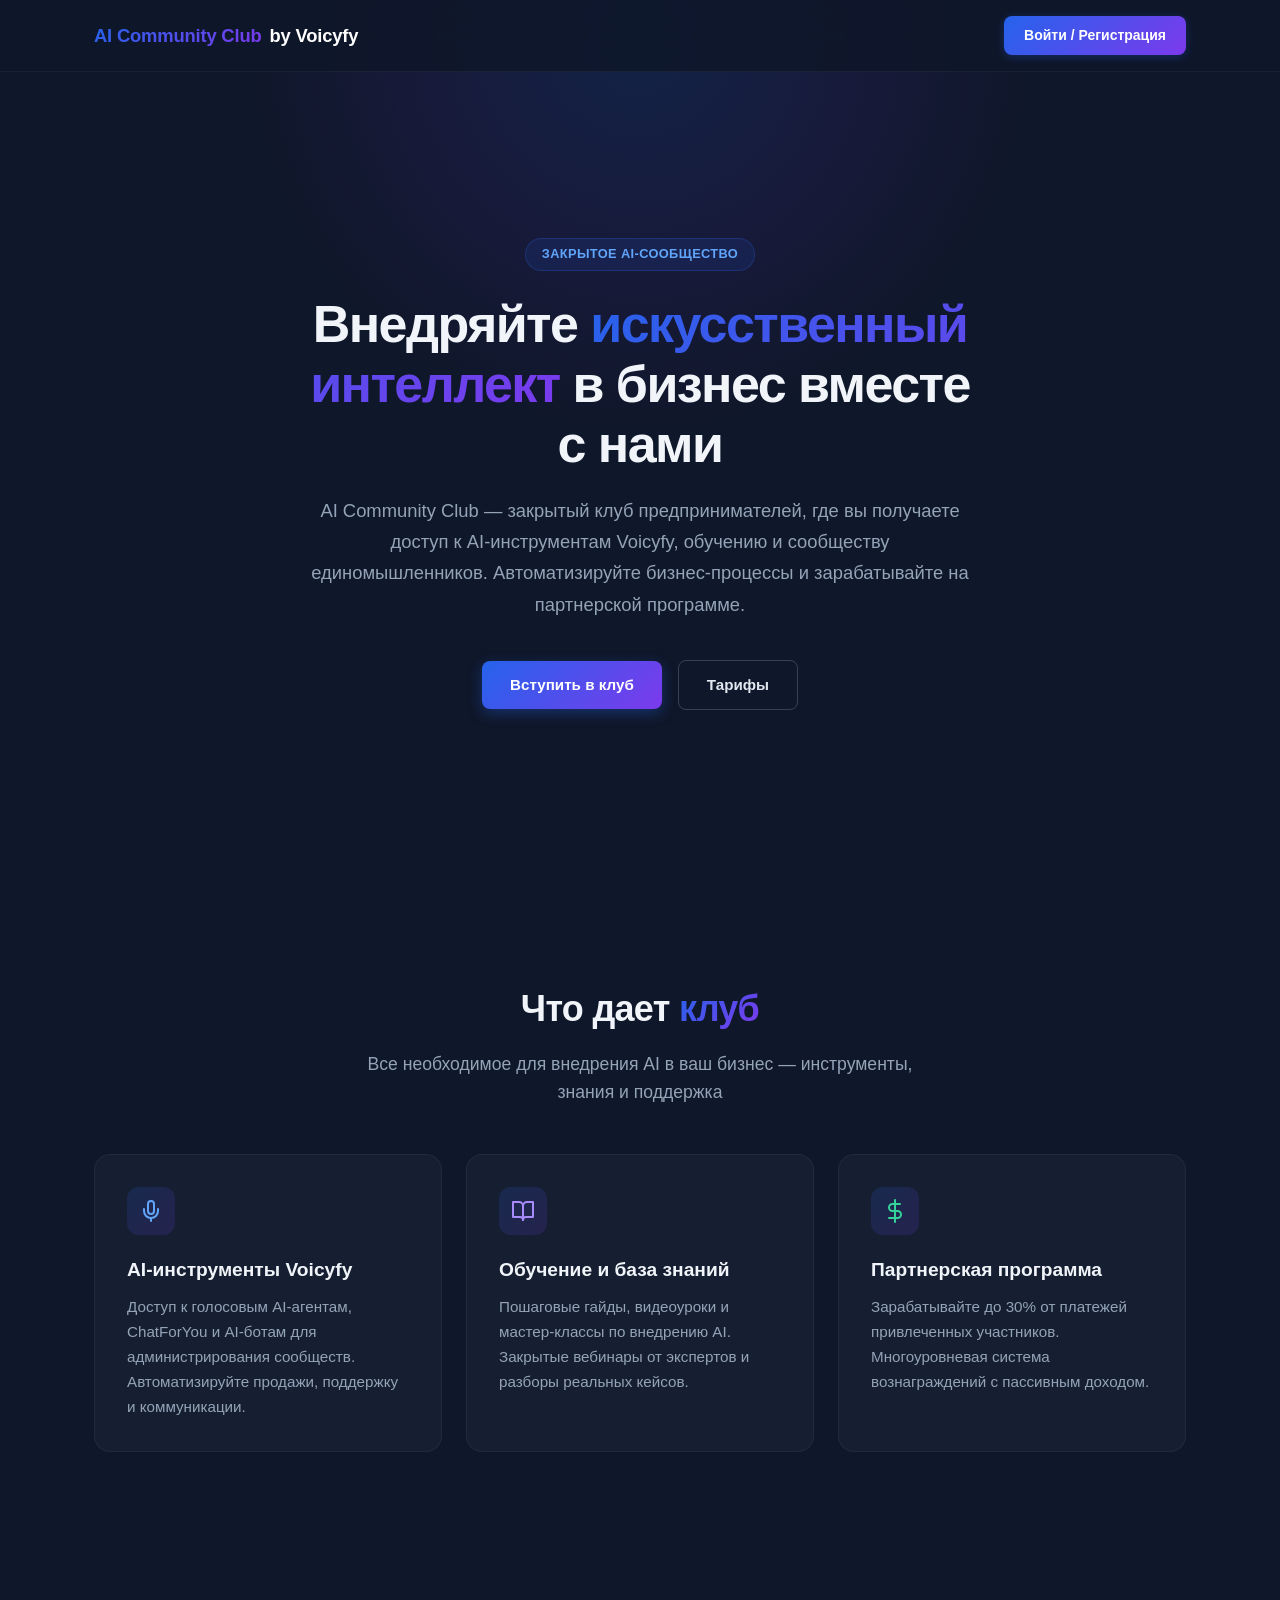
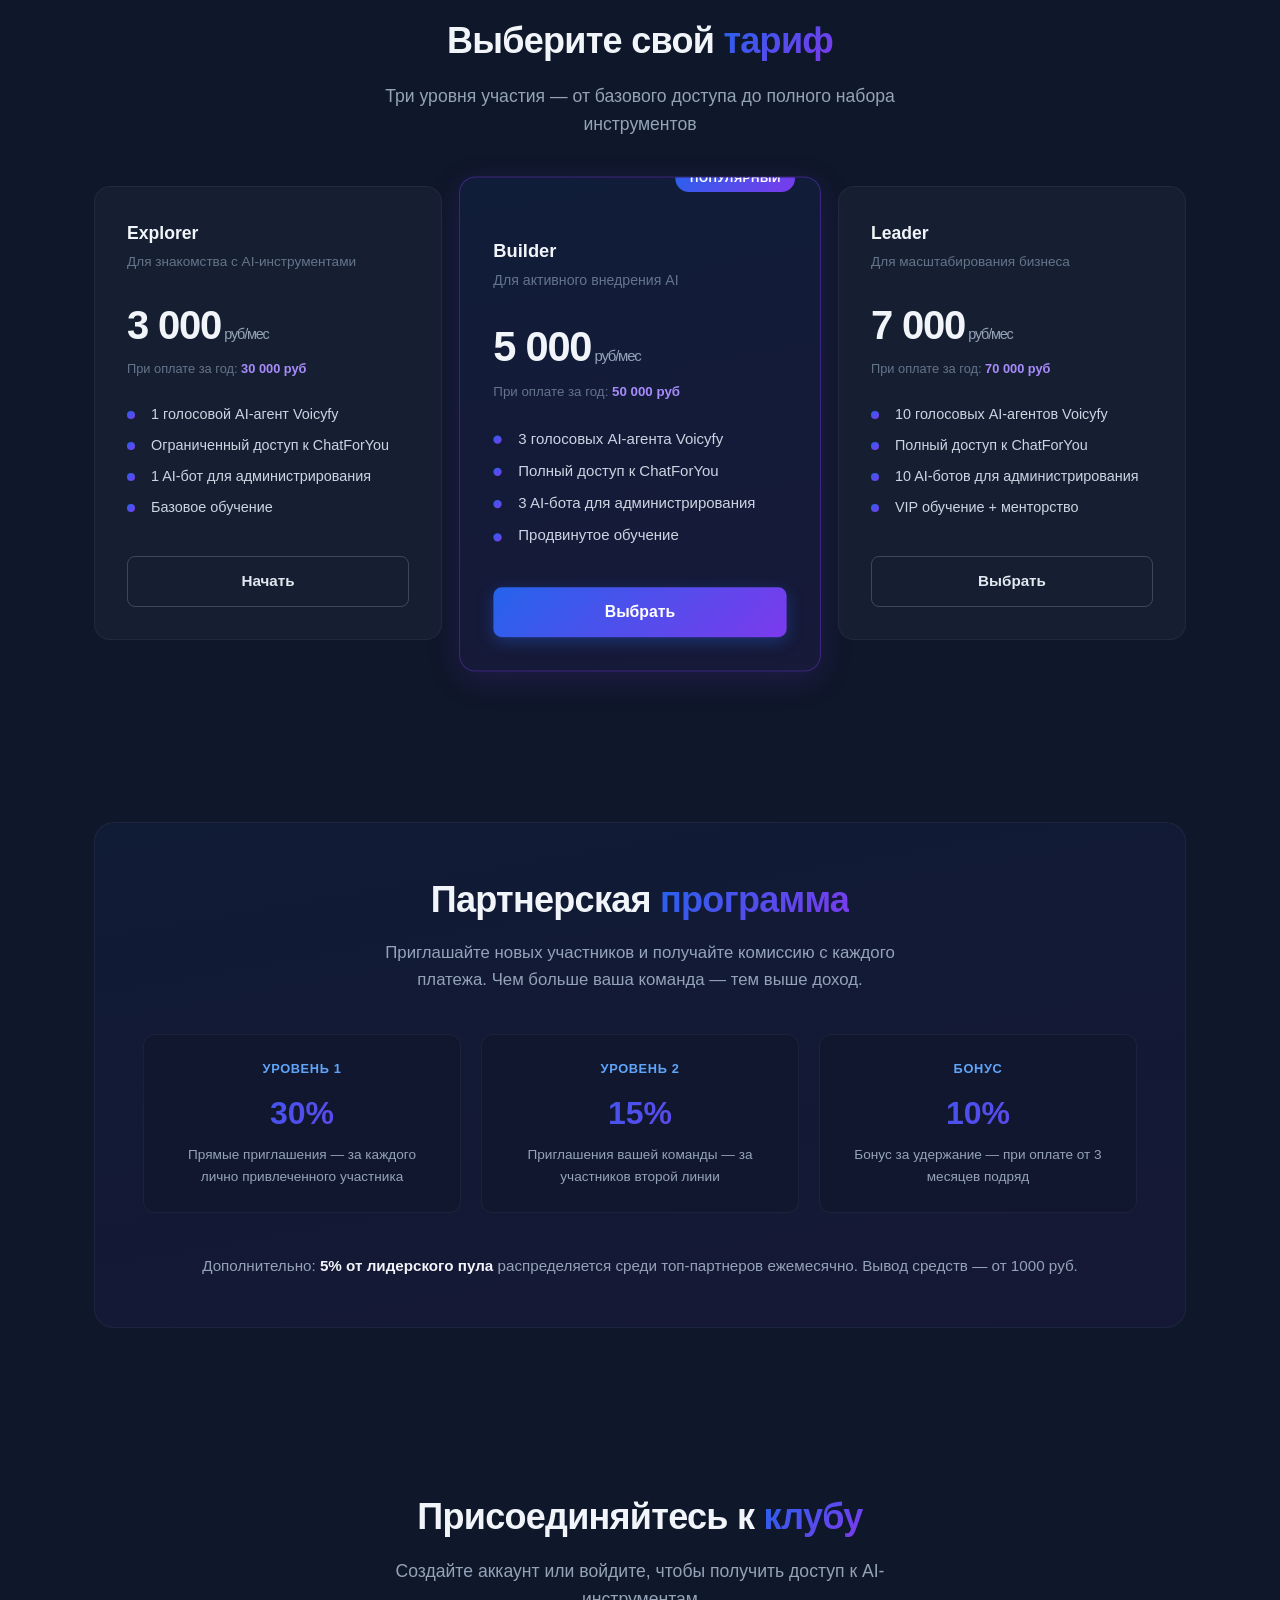
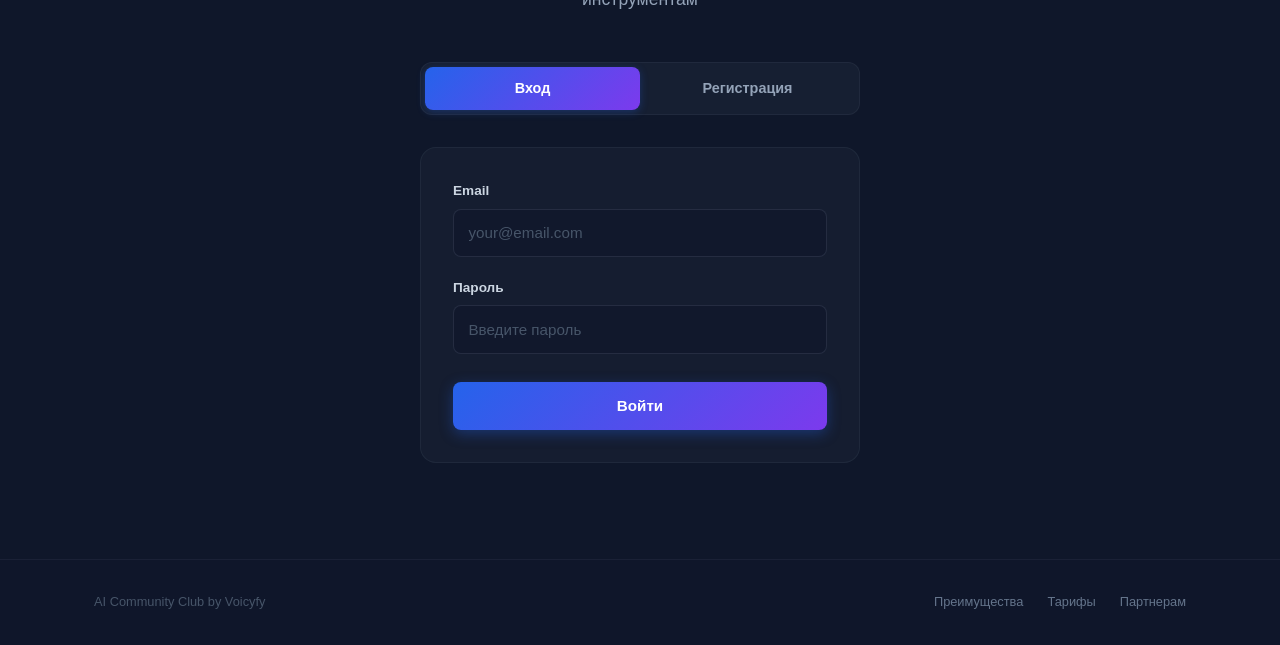
==== static/index.html @ d59add97 "Implement AI Community Club MVP platform Full SaaS platform with multi-level referral system:  Backe" ====
<!DOCTYPE html>
<html lang="ru">
<head>
    <meta charset="UTF-8">
    <meta name="viewport" content="width=device-width, initial-scale=1.0">
    <meta name="description" content="AI Community Club by Voicyfy — закрытое сообщество для предпринимателей, которые внедряют AI в бизнес">
    <title>AI Community Club by Voicyfy</title>
    <link rel="stylesheet" href="/static/css/styles.css">
    <style>
        /* ===== Reset & Base ===== */
        *, *::before, *::after {
            margin: 0;
            padding: 0;
            box-sizing: border-box;
        }

        html {
            scroll-behavior: smooth;
            font-size: 16px;
        }

        body {
            font-family: -apple-system, BlinkMacSystemFont, 'Segoe UI', Roboto, Oxygen,
                         Ubuntu, Cantarell, 'Helvetica Neue', Arial, sans-serif;
            background-color: #0f172a;
            color: #f1f5f9;
            line-height: 1.6;
            min-height: 100vh;
            -webkit-font-smoothing: antialiased;
            -moz-osx-font-smoothing: grayscale;
        }

        a {
            color: inherit;
            text-decoration: none;
        }

        button {
            cursor: pointer;
            border: none;
            background: none;
            font-family: inherit;
            font-size: inherit;
        }

        input {
            font-family: inherit;
            font-size: inherit;
        }

        /* ===== Utility ===== */
        .container {
            max-width: 1140px;
            margin: 0 auto;
            padding: 0 1.5rem;
        }

        .gradient-text {
            background: linear-gradient(135deg, #2563eb, #7c3aed);
            -webkit-background-clip: text;
            -webkit-text-fill-color: transparent;
            background-clip: text;
        }

        .btn-primary {
            display: inline-flex;
            align-items: center;
            justify-content: center;
            padding: 0.75rem 1.75rem;
            background: linear-gradient(135deg, #2563eb, #7c3aed);
            color: #ffffff;
            font-weight: 600;
            font-size: 0.95rem;
            border-radius: 0.5rem;
            transition: opacity 0.2s ease, transform 0.2s ease, box-shadow 0.2s ease;
            box-shadow: 0 4px 14px rgba(37, 99, 235, 0.35);
        }

        .btn-primary:hover {
            opacity: 0.92;
            transform: translateY(-1px);
            box-shadow: 0 6px 20px rgba(37, 99, 235, 0.45);
        }

        .btn-primary:active {
            transform: translateY(0);
        }

        .btn-primary:disabled {
            opacity: 0.5;
            cursor: not-allowed;
            transform: none;
        }

        .btn-outline {
            display: inline-flex;
            align-items: center;
            justify-content: center;
            padding: 0.75rem 1.75rem;
            background: transparent;
            color: #e2e8f0;
            font-weight: 600;
            font-size: 0.95rem;
            border-radius: 0.5rem;
            border: 1px solid rgba(148, 163, 184, 0.3);
            transition: border-color 0.2s ease, background 0.2s ease;
        }

        .btn-outline:hover {
            border-color: #7c3aed;
            background: rgba(124, 58, 237, 0.08);
        }

        .section-title {
            font-size: 2.25rem;
            font-weight: 800;
            text-align: center;
            margin-bottom: 0.75rem;
            letter-spacing: -0.02em;
        }

        .section-subtitle {
            text-align: center;
            color: #94a3b8;
            font-size: 1.1rem;
            max-width: 600px;
            margin: 0 auto 3rem;
        }

        /* ===== Navbar ===== */
        .navbar {
            position: fixed;
            top: 0;
            left: 0;
            right: 0;
            z-index: 1000;
            background: rgba(15, 23, 42, 0.85);
            backdrop-filter: blur(16px);
            -webkit-backdrop-filter: blur(16px);
            border-bottom: 1px solid rgba(148, 163, 184, 0.08);
        }

        .navbar__inner {
            display: flex;
            align-items: center;
            justify-content: space-between;
            height: 4rem;
        }

        .navbar__logo {
            font-size: 1.15rem;
            font-weight: 700;
            letter-spacing: -0.01em;
            white-space: nowrap;
        }

        .navbar__logo span {
            background: linear-gradient(135deg, #2563eb, #7c3aed);
            -webkit-background-clip: text;
            -webkit-text-fill-color: transparent;
            background-clip: text;
        }

        .navbar__auth-btn {
            padding: 0.5rem 1.25rem;
            font-size: 0.875rem;
            border-radius: 0.5rem;
            font-weight: 600;
            color: #ffffff;
            background: linear-gradient(135deg, #2563eb, #7c3aed);
            transition: opacity 0.2s ease, box-shadow 0.2s ease;
            box-shadow: 0 2px 8px rgba(37, 99, 235, 0.3);
        }

        .navbar__auth-btn:hover {
            opacity: 0.9;
            box-shadow: 0 4px 12px rgba(37, 99, 235, 0.45);
        }

        /* ===== Hero ===== */
        .hero {
            position: relative;
            padding: 8rem 0 5rem;
            overflow: hidden;
        }

        .hero::before {
            content: '';
            position: absolute;
            top: -40%;
            left: 50%;
            transform: translateX(-50%);
            width: 800px;
            height: 800px;
            background: radial-gradient(circle, rgba(37, 99, 235, 0.15) 0%, rgba(124, 58, 237, 0.08) 40%, transparent 70%);
            pointer-events: none;
        }

        .hero__content {
            position: relative;
            text-align: center;
            max-width: 720px;
            margin: 0 auto;
        }

        .hero__badge {
            display: inline-block;
            padding: 0.35rem 1rem;
            background: rgba(37, 99, 235, 0.12);
            border: 1px solid rgba(37, 99, 235, 0.25);
            border-radius: 2rem;
            font-size: 0.8rem;
            font-weight: 600;
            color: #60a5fa;
            margin-bottom: 1.5rem;
            letter-spacing: 0.03em;
            text-transform: uppercase;
        }

        .hero__title {
            font-size: 3.25rem;
            font-weight: 800;
            line-height: 1.15;
            letter-spacing: -0.03em;
            margin-bottom: 1.25rem;
        }

        .hero__description {
            font-size: 1.15rem;
            color: #94a3b8;
            line-height: 1.7;
            margin-bottom: 2.5rem;
        }

        .hero__actions {
            display: flex;
            gap: 1rem;
            justify-content: center;
            flex-wrap: wrap;
        }

        /* ===== Benefits ===== */
        .benefits {
            padding: 5rem 0;
        }

        .benefits__grid {
            display: grid;
            grid-template-columns: repeat(3, 1fr);
            gap: 1.5rem;
        }

        .benefit-card {
            position: relative;
            background: rgba(30, 41, 59, 0.5);
            border: 1px solid rgba(148, 163, 184, 0.08);
            border-radius: 1rem;
            padding: 2rem;
            transition: border-color 0.3s ease, transform 0.3s ease, box-shadow 0.3s ease;
        }

        .benefit-card:hover {
            border-color: rgba(124, 58, 237, 0.3);
            transform: translateY(-4px);
            box-shadow: 0 12px 40px rgba(0, 0, 0, 0.25);
        }

        .benefit-card__icon {
            width: 3rem;
            height: 3rem;
            display: flex;
            align-items: center;
            justify-content: center;
            border-radius: 0.75rem;
            background: linear-gradient(135deg, rgba(37, 99, 235, 0.15), rgba(124, 58, 237, 0.15));
            margin-bottom: 1.25rem;
            font-size: 1.35rem;
        }

        .benefit-card__title {
            font-size: 1.2rem;
            font-weight: 700;
            margin-bottom: 0.5rem;
            color: #f1f5f9;
        }

        .benefit-card__text {
            font-size: 0.95rem;
            color: #94a3b8;
            line-height: 1.65;
        }

        /* ===== Pricing ===== */
        .pricing {
            padding: 5rem 0;
        }

        .pricing__grid {
            display: grid;
            grid-template-columns: repeat(3, 1fr);
            gap: 1.5rem;
            align-items: start;
        }

        .pricing-card {
            position: relative;
            background: rgba(30, 41, 59, 0.5);
            border: 1px solid rgba(148, 163, 184, 0.08);
            border-radius: 1rem;
            padding: 2rem;
            transition: border-color 0.3s ease, transform 0.3s ease, box-shadow 0.3s ease;
        }

        .pricing-card:hover {
            border-color: rgba(124, 58, 237, 0.3);
            transform: translateY(-4px);
            box-shadow: 0 12px 40px rgba(0, 0, 0, 0.25);
        }

        .pricing-card--featured {
            border-color: rgba(124, 58, 237, 0.4);
            background: linear-gradient(170deg, rgba(37, 99, 235, 0.08), rgba(124, 58, 237, 0.08));
            box-shadow: 0 8px 32px rgba(124, 58, 237, 0.15);
        }

        .pricing-card__badge {
            position: absolute;
            top: -0.75rem;
            right: 1.5rem;
            padding: 0.25rem 0.85rem;
            background: linear-gradient(135deg, #2563eb, #7c3aed);
            color: #fff;
            font-size: 0.7rem;
            font-weight: 700;
            border-radius: 1rem;
            text-transform: uppercase;
            letter-spacing: 0.05em;
        }

        .pricing-card__name {
            font-size: 1.1rem;
            font-weight: 700;
            color: #f1f5f9;
            margin-bottom: 0.25rem;
        }

        .pricing-card__desc {
            font-size: 0.85rem;
            color: #64748b;
            margin-bottom: 1.25rem;
        }

        .pricing-card__price {
            font-size: 2.5rem;
            font-weight: 800;
            letter-spacing: -0.03em;
            color: #f1f5f9;
            margin-bottom: 0.15rem;
        }

        .pricing-card__price-suffix {
            font-size: 0.9rem;
            font-weight: 400;
            color: #94a3b8;
        }

        .pricing-card__yearly {
            font-size: 0.8rem;
            color: #64748b;
            margin-bottom: 1.5rem;
        }

        .pricing-card__yearly strong {
            color: #a78bfa;
        }

        .pricing-card__features {
            list-style: none;
            margin-bottom: 1.75rem;
        }

        .pricing-card__features li {
            position: relative;
            padding-left: 1.5rem;
            padding-bottom: 0.6rem;
            font-size: 0.9rem;
            color: #cbd5e1;
            line-height: 1.5;
        }

        .pricing-card__features li::before {
            content: '';
            position: absolute;
            left: 0;
            top: 0.45rem;
            width: 0.5rem;
            height: 0.5rem;
            border-radius: 50%;
            background: linear-gradient(135deg, #2563eb, #7c3aed);
        }

        .pricing-card__btn {
            width: 100%;
        }

        /* Skeleton loader for pricing */
        .pricing-skeleton {
            display: grid;
            grid-template-columns: repeat(3, 1fr);
            gap: 1.5rem;
        }

        .skeleton-card {
            background: rgba(30, 41, 59, 0.5);
            border: 1px solid rgba(148, 163, 184, 0.08);
            border-radius: 1rem;
            padding: 2rem;
            min-height: 380px;
        }

        .skeleton-line {
            height: 1rem;
            background: linear-gradient(90deg, rgba(148, 163, 184, 0.08) 25%, rgba(148, 163, 184, 0.15) 50%, rgba(148, 163, 184, 0.08) 75%);
            background-size: 200% 100%;
            animation: shimmer 1.5s infinite;
            border-radius: 0.25rem;
            margin-bottom: 0.75rem;
        }

        .skeleton-line--wide { width: 80%; }
        .skeleton-line--medium { width: 60%; }
        .skeleton-line--narrow { width: 40%; }
        .skeleton-line--price { height: 2.5rem; width: 50%; margin-bottom: 1rem; }

        @keyframes shimmer {
            0% { background-position: 200% 0; }
            100% { background-position: -200% 0; }
        }

        /* ===== Partner Program ===== */
        .partner {
            padding: 5rem 0;
        }

        .partner__wrapper {
            background: linear-gradient(170deg, rgba(37, 99, 235, 0.06), rgba(124, 58, 237, 0.06));
            border: 1px solid rgba(148, 163, 184, 0.08);
            border-radius: 1.25rem;
            padding: 3rem;
        }

        .partner__header {
            text-align: center;
            margin-bottom: 2.5rem;
        }

        .partner__header h2 {
            font-size: 2.25rem;
            font-weight: 800;
            letter-spacing: -0.02em;
            margin-bottom: 0.75rem;
        }

        .partner__header p {
            color: #94a3b8;
            font-size: 1.05rem;
            max-width: 550px;
            margin: 0 auto;
        }

        .partner__levels {
            display: grid;
            grid-template-columns: repeat(3, 1fr);
            gap: 1.25rem;
            margin-bottom: 2.5rem;
        }

        .partner__level {
            background: rgba(15, 23, 42, 0.6);
            border: 1px solid rgba(148, 163, 184, 0.08);
            border-radius: 0.75rem;
            padding: 1.5rem;
            text-align: center;
        }

        .partner__level-name {
            font-size: 0.8rem;
            font-weight: 600;
            text-transform: uppercase;
            letter-spacing: 0.05em;
            color: #60a5fa;
            margin-bottom: 0.5rem;
        }

        .partner__level-pct {
            font-size: 2rem;
            font-weight: 800;
            background: linear-gradient(135deg, #2563eb, #7c3aed);
            -webkit-background-clip: text;
            -webkit-text-fill-color: transparent;
            background-clip: text;
            margin-bottom: 0.35rem;
        }

        .partner__level-desc {
            font-size: 0.85rem;
            color: #94a3b8;
        }

        .partner__note {
            text-align: center;
            font-size: 0.95rem;
            color: #94a3b8;
            line-height: 1.7;
        }

        .partner__note strong {
            color: #f1f5f9;
        }

        /* ===== Auth Section ===== */
        .auth {
            padding: 5rem 0 6rem;
        }

        .auth__wrapper {
            max-width: 440px;
            margin: 0 auto;
        }

        .auth__tabs {
            display: flex;
            background: rgba(30, 41, 59, 0.5);
            border-radius: 0.75rem;
            padding: 0.25rem;
            margin-bottom: 2rem;
            border: 1px solid rgba(148, 163, 184, 0.08);
        }

        .auth__tab {
            flex: 1;
            padding: 0.65rem 1rem;
            text-align: center;
            font-weight: 600;
            font-size: 0.9rem;
            color: #94a3b8;
            border-radius: 0.5rem;
            transition: color 0.2s ease, background 0.2s ease;
        }

        .auth__tab--active {
            background: linear-gradient(135deg, #2563eb, #7c3aed);
            color: #ffffff;
            box-shadow: 0 2px 8px rgba(37, 99, 235, 0.3);
        }

        .auth__tab:not(.auth__tab--active):hover {
            color: #e2e8f0;
        }

        .auth__form-container {
            background: rgba(30, 41, 59, 0.4);
            border: 1px solid rgba(148, 163, 184, 0.08);
            border-radius: 1rem;
            padding: 2rem;
        }

        .auth__form {
            display: none;
        }

        .auth__form--active {
            display: block;
        }

        .auth__referral-banner {
            display: none;
            padding: 0.75rem 1rem;
            background: rgba(37, 99, 235, 0.1);
            border: 1px solid rgba(37, 99, 235, 0.25);
            border-radius: 0.5rem;
            margin-bottom: 1.5rem;
            font-size: 0.85rem;
            color: #60a5fa;
            text-align: center;
        }

        .auth__referral-banner--visible {
            display: block;
        }

        .form-group {
            margin-bottom: 1.25rem;
        }

        .form-group label {
            display: block;
            font-size: 0.85rem;
            font-weight: 600;
            color: #cbd5e1;
            margin-bottom: 0.4rem;
        }

        .form-group input {
            width: 100%;
            padding: 0.7rem 0.9rem;
            background: rgba(15, 23, 42, 0.6);
            border: 1px solid rgba(148, 163, 184, 0.15);
            border-radius: 0.5rem;
            color: #f1f5f9;
            font-size: 0.95rem;
            transition: border-color 0.2s ease, box-shadow 0.2s ease;
            outline: none;
        }

        .form-group input::placeholder {
            color: #475569;
        }

        .form-group input:focus {
            border-color: #2563eb;
            box-shadow: 0 0 0 3px rgba(37, 99, 235, 0.15);
        }

        .form-group__hint {
            font-size: 0.75rem;
            color: #64748b;
            margin-top: 0.3rem;
        }

        .auth__error {
            display: none;
            padding: 0.65rem 1rem;
            background: rgba(239, 68, 68, 0.1);
            border: 1px solid rgba(239, 68, 68, 0.3);
            border-radius: 0.5rem;
            font-size: 0.85rem;
            color: #fca5a5;
            margin-bottom: 1rem;
        }

        .auth__error--visible {
            display: block;
        }

        .auth__submit {
            width: 100%;
            margin-top: 0.5rem;
        }

        .auth__submit--loading {
            pointer-events: none;
            opacity: 0.7;
        }

        /* ===== Footer ===== */
        .footer {
            border-top: 1px solid rgba(148, 163, 184, 0.08);
            padding: 2rem 0;
        }

        .footer__inner {
            display: flex;
            align-items: center;
            justify-content: space-between;
            font-size: 0.8rem;
            color: #475569;
        }

        .footer__links {
            display: flex;
            gap: 1.5rem;
        }

        .footer__links a {
            color: #64748b;
            transition: color 0.2s ease;
        }

        .footer__links a:hover {
            color: #94a3b8;
        }

        /* ===== Responsive ===== */
        @media (max-width: 1024px) {
            .hero__title {
                font-size: 2.5rem;
            }
        }

        @media (max-width: 768px) {
            .hero {
                padding: 7rem 0 3.5rem;
            }

            .hero__title {
                font-size: 2rem;
            }

            .hero__description {
                font-size: 1rem;
            }

            .benefits__grid,
            .pricing__grid,
            .pricing-skeleton,
            .partner__levels {
                grid-template-columns: 1fr;
            }

            .section-title {
                font-size: 1.75rem;
            }

            .partner__wrapper {
                padding: 2rem 1.25rem;
            }

            .partner__header h2 {
                font-size: 1.75rem;
            }

            .footer__inner {
                flex-direction: column;
                gap: 0.75rem;
                text-align: center;
            }
        }

        @media (max-width: 480px) {
            html {
                font-size: 15px;
            }

            .hero__title {
                font-size: 1.75rem;
            }

            .hero__actions {
                flex-direction: column;
                align-items: stretch;
            }

            .auth__form-container {
                padding: 1.5rem;
            }
        }
    </style>
</head>
<body>

    <!-- ====== Navbar ====== -->
    <nav class="navbar" role="navigation" aria-label="main navigation">
        <div class="container navbar__inner">
            <a href="/" class="navbar__logo">
                <span>AI Community Club</span> by Voicyfy
            </a>
            <button class="navbar__auth-btn" id="navAuthBtn" type="button">
                Войти / Регистрация
            </button>
        </div>
    </nav>

    <main>
        <!-- ====== Hero ====== -->
        <section class="hero" id="hero">
            <div class="container hero__content">
                <div class="hero__badge">Закрытое AI-сообщество</div>
                <h1 class="hero__title">
                    Внедряйте <span class="gradient-text">искусственный интеллект</span> в бизнес вместе с нами
                </h1>
                <p class="hero__description">
                    AI Community Club — закрытый клуб предпринимателей, где вы получаете доступ к
                    AI-инструментам Voicyfy, обучению и сообществу единомышленников. Автоматизируйте
                    бизнес-процессы и зарабатывайте на партнерской программе.
                </p>
                <div class="hero__actions">
                    <a href="#auth" class="btn-primary">Вступить в клуб</a>
                    <a href="#pricing" class="btn-outline">Тарифы</a>
                </div>
            </div>
        </section>

        <!-- ====== Benefits ====== -->
        <section class="benefits" id="benefits">
            <div class="container">
                <h2 class="section-title">Что дает <span class="gradient-text">клуб</span></h2>
                <p class="section-subtitle">
                    Все необходимое для внедрения AI в ваш бизнес — инструменты, знания и поддержка
                </p>

                <div class="benefits__grid">
                    <!-- Card 1 -->
                    <article class="benefit-card">
                        <div class="benefit-card__icon" aria-hidden="true">
                            <svg width="24" height="24" viewBox="0 0 24 24" fill="none" stroke="#60a5fa" stroke-width="2" stroke-linecap="round" stroke-linejoin="round">
                                <path d="M12 2a3 3 0 0 0-3 3v7a3 3 0 0 0 6 0V5a3 3 0 0 0-3-3Z"/>
                                <path d="M19 10v2a7 7 0 0 1-14 0v-2"/>
                                <line x1="12" y1="19" x2="12" y2="22"/>
                            </svg>
                        </div>
                        <h3 class="benefit-card__title">AI-инструменты Voicyfy</h3>
                        <p class="benefit-card__text">
                            Доступ к голосовым AI-агентам, ChatForYou и AI-ботам для администрирования
                            сообществ. Автоматизируйте продажи, поддержку и коммуникации.
                        </p>
                    </article>

                    <!-- Card 2 -->
                    <article class="benefit-card">
                        <div class="benefit-card__icon" aria-hidden="true">
                            <svg width="24" height="24" viewBox="0 0 24 24" fill="none" stroke="#a78bfa" stroke-width="2" stroke-linecap="round" stroke-linejoin="round">
                                <path d="M2 3h6a4 4 0 0 1 4 4v14a3 3 0 0 0-3-3H2z"/>
                                <path d="M22 3h-6a4 4 0 0 0-4 4v14a3 3 0 0 1 3-3h7z"/>
                            </svg>
                        </div>
                        <h3 class="benefit-card__title">Обучение и база знаний</h3>
                        <p class="benefit-card__text">
                            Пошаговые гайды, видеоуроки и мастер-классы по внедрению AI.
                            Закрытые вебинары от экспертов и разборы реальных кейсов.
                        </p>
                    </article>

                    <!-- Card 3 -->
                    <article class="benefit-card">
                        <div class="benefit-card__icon" aria-hidden="true">
                            <svg width="24" height="24" viewBox="0 0 24 24" fill="none" stroke="#34d399" stroke-width="2" stroke-linecap="round" stroke-linejoin="round">
                                <line x1="12" y1="1" x2="12" y2="23"/>
                                <path d="M17 5H9.5a3.5 3.5 0 0 0 0 7h5a3.5 3.5 0 0 1 0 7H6"/>
                            </svg>
                        </div>
                        <h3 class="benefit-card__title">Партнерская программа</h3>
                        <p class="benefit-card__text">
                            Зарабатывайте до 30% от платежей привлеченных участников.
                            Многоуровневая система вознаграждений с пассивным доходом.
                        </p>
                    </article>
                </div>
            </div>
        </section>

        <!-- ====== Pricing ====== -->
        <section class="pricing" id="pricing">
            <div class="container">
                <h2 class="section-title">Выберите свой <span class="gradient-text">тариф</span></h2>
                <p class="section-subtitle">
                    Три уровня участия — от базового доступа до полного набора инструментов
                </p>

                <!-- Skeleton loader shown while API loads -->
                <div class="pricing-skeleton" id="pricingSkeleton">
                    <div class="skeleton-card">
                        <div class="skeleton-line skeleton-line--medium"></div>
                        <div class="skeleton-line skeleton-line--narrow"></div>
                        <div class="skeleton-line skeleton-line--price"></div>
                        <div class="skeleton-line skeleton-line--wide"></div>
                        <div class="skeleton-line skeleton-line--wide"></div>
                        <div class="skeleton-line skeleton-line--medium"></div>
                        <div class="skeleton-line skeleton-line--wide"></div>
                    </div>
                    <div class="skeleton-card">
                        <div class="skeleton-line skeleton-line--medium"></div>
                        <div class="skeleton-line skeleton-line--narrow"></div>
                        <div class="skeleton-line skeleton-line--price"></div>
                        <div class="skeleton-line skeleton-line--wide"></div>
                        <div class="skeleton-line skeleton-line--wide"></div>
                        <div class="skeleton-line skeleton-line--medium"></div>
                        <div class="skeleton-line skeleton-line--wide"></div>
                    </div>
                    <div class="skeleton-card">
                        <div class="skeleton-line skeleton-line--medium"></div>
                        <div class="skeleton-line skeleton-line--narrow"></div>
                        <div class="skeleton-line skeleton-line--price"></div>
                        <div class="skeleton-line skeleton-line--wide"></div>
                        <div class="skeleton-line skeleton-line--wide"></div>
                        <div class="skeleton-line skeleton-line--medium"></div>
                        <div class="skeleton-line skeleton-line--wide"></div>
                    </div>
                </div>

                <!-- Pricing cards rendered by JS -->
                <div class="pricing__grid" id="pricingGrid" style="display:none;"></div>

                <!-- Fallback static pricing if API fails -->
                <div class="pricing__grid" id="pricingFallback" style="display:none;">
                    <article class="pricing-card">
                        <h3 class="pricing-card__name">Explorer</h3>
                        <p class="pricing-card__desc">Для знакомства с AI-инструментами</p>
                        <div class="pricing-card__price">3 000 <span class="pricing-card__price-suffix">руб/мес</span></div>
                        <p class="pricing-card__yearly">При оплате за год: <strong>30 000 руб</strong></p>
                        <ul class="pricing-card__features">
                            <li>1 голосовой AI-агент Voicyfy</li>
                            <li>Ограниченный доступ к ChatForYou</li>
                            <li>1 AI-бот для администрирования</li>
                            <li>Базовое обучение</li>
                        </ul>
                        <a href="#auth" class="btn-outline pricing-card__btn">Начать</a>
                    </article>

                    <article class="pricing-card pricing-card--featured">
                        <div class="pricing-card__badge">Популярный</div>
                        <h3 class="pricing-card__name">Builder</h3>
                        <p class="pricing-card__desc">Для активного внедрения AI</p>
                        <div class="pricing-card__price">5 000 <span class="pricing-card__price-suffix">руб/мес</span></div>
                        <p class="pricing-card__yearly">При оплате за год: <strong>50 000 руб</strong></p>
                        <ul class="pricing-card__features">
                            <li>3 голосовых AI-агента Voicyfy</li>
                            <li>Полный доступ к ChatForYou</li>
                            <li>3 AI-бота для администрирования</li>
                            <li>Продвинутое обучение</li>
                        </ul>
                        <a href="#auth" class="btn-primary pricing-card__btn">Выбрать</a>
                    </article>

                    <article class="pricing-card">
                        <h3 class="pricing-card__name">Leader</h3>
                        <p class="pricing-card__desc">Для масштабирования бизнеса</p>
                        <div class="pricing-card__price">7 000 <span class="pricing-card__price-suffix">руб/мес</span></div>
                        <p class="pricing-card__yearly">При оплате за год: <strong>70 000 руб</strong></p>
                        <ul class="pricing-card__features">
                            <li>10 голосовых AI-агентов Voicyfy</li>
                            <li>Полный доступ к ChatForYou</li>
                            <li>10 AI-ботов для администрирования</li>
                            <li>VIP обучение + менторство</li>
                        </ul>
                        <a href="#auth" class="btn-outline pricing-card__btn">Выбрать</a>
                    </article>
                </div>
            </div>
        </section>

        <!-- ====== Partner Program ====== -->
        <section class="partner" id="partner">
            <div class="container">
                <div class="partner__wrapper">
                    <div class="partner__header">
                        <h2>Партнерская <span class="gradient-text">программа</span></h2>
                        <p>
                            Приглашайте новых участников и получайте комиссию с каждого платежа.
                            Чем больше ваша команда — тем выше доход.
                        </p>
                    </div>

                    <div class="partner__levels">
                        <div class="partner__level">
                            <div class="partner__level-name">Уровень 1</div>
                            <div class="partner__level-pct">30%</div>
                            <p class="partner__level-desc">Прямые приглашения — за каждого лично привлеченного участника</p>
                        </div>
                        <div class="partner__level">
                            <div class="partner__level-name">Уровень 2</div>
                            <div class="partner__level-pct">15%</div>
                            <p class="partner__level-desc">Приглашения вашей команды — за участников второй линии</p>
                        </div>
                        <div class="partner__level">
                            <div class="partner__level-name">Бонус</div>
                            <div class="partner__level-pct">10%</div>
                            <p class="partner__level-desc">Бонус за удержание — при оплате от 3 месяцев подряд</p>
                        </div>
                    </div>

                    <p class="partner__note">
                        Дополнительно: <strong>5% от лидерского пула</strong> распределяется среди
                        топ-партнеров ежемесячно. Вывод средств — от 1000 руб.
                    </p>
                </div>
            </div>
        </section>

        <!-- ====== Auth Section ====== -->
        <section class="auth" id="auth">
            <div class="container">
                <h2 class="section-title">Присоединяйтесь к <span class="gradient-text">клубу</span></h2>
                <p class="section-subtitle">
                    Создайте аккаунт или войдите, чтобы получить доступ к AI-инструментам
                </p>

                <div class="auth__wrapper">
                    <!-- Referral banner -->
                    <div class="auth__referral-banner" id="referralBanner">
                        Вас пригласил участник клуба. Реферальный код: <strong id="referralCodeDisplay"></strong>
                    </div>

                    <!-- Tabs -->
                    <div class="auth__tabs" role="tablist">
                        <button class="auth__tab auth__tab--active"
                                id="tabLogin"
                                role="tab"
                                aria-selected="true"
                                aria-controls="formLogin"
                                type="button">
                            Вход
                        </button>
                        <button class="auth__tab"
                                id="tabRegister"
                                role="tab"
                                aria-selected="false"
                                aria-controls="formRegister"
                                type="button">
                            Регистрация
                        </button>
                    </div>

                    <div class="auth__form-container">
                        <!-- Login Form -->
                        <form class="auth__form auth__form--active"
                              id="formLogin"
                              role="tabpanel"
                              aria-labelledby="tabLogin"
                              novalidate>
                            <div class="auth__error" id="loginError" role="alert"></div>

                            <div class="form-group">
                                <label for="loginEmail">Email</label>
                                <input type="email"
                                       id="loginEmail"
                                       name="email"
                                       placeholder="your@email.com"
                                       autocomplete="email"
                                       required>
                            </div>

                            <div class="form-group">
                                <label for="loginPassword">Пароль</label>
                                <input type="password"
                                       id="loginPassword"
                                       name="password"
                                       placeholder="Введите пароль"
                                       autocomplete="current-password"
                                       required>
                            </div>

                            <button type="submit" class="btn-primary auth__submit" id="loginSubmit">
                                Войти
                            </button>
                        </form>

                        <!-- Register Form -->
                        <form class="auth__form"
                              id="formRegister"
                              role="tabpanel"
                              aria-labelledby="tabRegister"
                              novalidate>
                            <div class="auth__error" id="registerError" role="alert"></div>

                            <div class="form-group">
                                <label for="registerName">Имя</label>
                                <input type="text"
                                       id="registerName"
                                       name="first_name"
                                       placeholder="Ваше имя"
                                       autocomplete="given-name">
                            </div>

                            <div class="form-group">
                                <label for="registerEmail">Email</label>
                                <input type="email"
                                       id="registerEmail"
                                       name="email"
                                       placeholder="your@email.com"
                                       autocomplete="email"
                                       required>
                            </div>

                            <div class="form-group">
                                <label for="registerPassword">Пароль</label>
                                <input type="password"
                                       id="registerPassword"
                                       name="password"
                                       placeholder="Минимум 6 символов"
                                       autocomplete="new-password"
                                       minlength="6"
                                       required>
                                <p class="form-group__hint">Минимум 6 символов</p>
                            </div>

                            <div class="form-group">
                                <label for="registerReferral">Реферальный код <span style="color:#64748b;font-weight:400;">(необязательно)</span></label>
                                <input type="text"
                                       id="registerReferral"
                                       name="referral_code"
                                       placeholder="Например: ABC123"
                                       autocomplete="off">
                            </div>

                            <button type="submit" class="btn-primary auth__submit" id="registerSubmit">
                                Создать аккаунт
                            </button>
                        </form>
                    </div>
                </div>
            </div>
        </section>
    </main>

    <!-- ====== Footer ====== -->
    <footer class="footer">
        <div class="container footer__inner">
            <p>AI Community Club by Voicyfy</p>
            <nav class="footer__links" aria-label="footer">
                <a href="#benefits">Преимущества</a>
                <a href="#pricing">Тарифы</a>
                <a href="#partner">Партнерам</a>
            </nav>
        </div>
    </footer>

    <!-- ====== Inline Script (page-specific logic) ====== -->
    <script>
    (function () {
        'use strict';

        /* ---------- Constants ---------- */
        var API_BASE = '/api';
        var TOKEN_KEY = 'token';
        var USER_KEY = 'user';
        var REF_KEY = 'referral_code';
        var DASHBOARD_URL = '/static/dashboard.html';

        /* ---------- DOM refs ---------- */
        var navAuthBtn        = document.getElementById('navAuthBtn');
        var tabLogin          = document.getElementById('tabLogin');
        var tabRegister       = document.getElementById('tabRegister');
        var formLogin         = document.getElementById('formLogin');
        var formRegister      = document.getElementById('formRegister');
        var loginError        = document.getElementById('loginError');
        var registerError     = document.getElementById('registerError');
        var loginSubmit       = document.getElementById('loginSubmit');
        var registerSubmit    = document.getElementById('registerSubmit');
        var referralBanner    = document.getElementById('referralBanner');
        var referralCodeDisp  = document.getElementById('referralCodeDisplay');
        var pricingSkeleton   = document.getElementById('pricingSkeleton');
        var pricingGrid       = document.getElementById('pricingGrid');
        var pricingFallback   = document.getElementById('pricingFallback');
        var registerReferral  = document.getElementById('registerReferral');

        /* ---------- Helpers ---------- */

        /** Simple email validation */
        function isValidEmail(email) {
            return /^[^\s@]+@[^\s@]+\.[^\s@]+$/.test(email);
        }

        /** Show error message in an error element */
        function showError(el, msg) {
            el.textContent = msg;
            el.classList.add('auth__error--visible');
        }

        /** Hide error message */
        function hideError(el) {
            el.textContent = '';
            el.classList.remove('auth__error--visible');
        }

        /** Set loading state on a button */
        function setLoading(btn, loading, originalText) {
            if (loading) {
                btn.dataset.originalText = btn.textContent;
                btn.textContent = 'Подождите...';
                btn.classList.add('auth__submit--loading');
                btn.disabled = true;
            } else {
                btn.textContent = btn.dataset.originalText || originalText || 'Отправить';
                btn.classList.remove('auth__submit--loading');
                btn.disabled = false;
            }
        }

        /** Generic JSON fetch wrapper */
        function apiRequest(method, path, body) {
            var opts = {
                method: method,
                headers: { 'Content-Type': 'application/json' }
            };
            if (body) {
                opts.body = JSON.stringify(body);
            }
            var token = localStorage.getItem(TOKEN_KEY);
            if (token) {
                opts.headers['Authorization'] = 'Bearer ' + token;
            }
            return fetch(API_BASE + path, opts).then(function (res) {
                return res.json().then(function (data) {
                    if (!res.ok) {
                        var errMsg = data.detail || data.message || 'Произошла ошибка';
                        throw new Error(errMsg);
                    }
                    return data;
                });
            });
        }

        /** Save auth data and redirect */
        function handleAuthSuccess(data) {
            localStorage.setItem(TOKEN_KEY, data.token);
            localStorage.setItem(USER_KEY, JSON.stringify(data.user));
            window.location.href = DASHBOARD_URL;
        }

        /** Format number with spaces (e.g. 3000 -> "3 000") */
        function formatPrice(num) {
            return Math.round(num).toString().replace(/\B(?=(\d{3})+(?!\d))/g, ' ');
        }

        /* ---------- Referral code handling ---------- */

        function initReferral() {
            // Read ?ref= from URL
            var params = new URLSearchParams(window.location.search);
            var refFromURL = params.get('ref');

            if (refFromURL) {
                refFromURL = refFromURL.trim().toUpperCase();
                localStorage.setItem(REF_KEY, refFromURL);
            }

            var savedRef = localStorage.getItem(REF_KEY);

            if (savedRef) {
                // Show banner
                referralCodeDisp.textContent = savedRef;
                referralBanner.classList.add('auth__referral-banner--visible');

                // Pre-fill referral input
                if (registerReferral) {
                    registerReferral.value = savedRef;
                }

                // Auto-switch to register tab if coming via referral link
                if (refFromURL) {
                    switchTab('register');
                }
            }
        }

        /* ---------- Auth redirect check ---------- */

        function checkExistingAuth() {
            var token = localStorage.getItem(TOKEN_KEY);
            if (token) {
                window.location.href = DASHBOARD_URL;
            }
        }

        /* ---------- Tab switching ---------- */

        function switchTab(tab) {
            if (tab === 'login') {
                tabLogin.classList.add('auth__tab--active');
                tabLogin.setAttribute('aria-selected', 'true');
                tabRegister.classList.remove('auth__tab--active');
                tabRegister.setAttribute('aria-selected', 'false');
                formLogin.classList.add('auth__form--active');
                formRegister.classList.remove('auth__form--active');
                hideError(loginError);
            } else {
                tabRegister.classList.add('auth__tab--active');
                tabRegister.setAttribute('aria-selected', 'true');
                tabLogin.classList.remove('auth__tab--active');
                tabLogin.setAttribute('aria-selected', 'false');
                formRegister.classList.add('auth__form--active');
                formLogin.classList.remove('auth__form--active');
                hideError(registerError);
            }
        }

        tabLogin.addEventListener('click', function () { switchTab('login'); });
        tabRegister.addEventListener('click', function () { switchTab('register'); });

        /* ---------- Navbar scroll to auth ---------- */

        navAuthBtn.addEventListener('click', function () {
            document.getElementById('auth').scrollIntoView({ behavior: 'smooth' });
        });

        /* ---------- Login form ---------- */

        formLogin.addEventListener('submit', function (e) {
            e.preventDefault();
            hideError(loginError);

            var email = document.getElementById('loginEmail').value.trim();
            var password = document.getElementById('loginPassword').value;

            // Client validation
            if (!email || !isValidEmail(email)) {
                showError(loginError, 'Введите корректный email');
                return;
            }
            if (!password) {
                showError(loginError, 'Введите пароль');
                return;
            }

            setLoading(loginSubmit, true);

            apiRequest('POST', '/auth/login', {
                email: email,
                password: password
            })
            .then(function (data) {
                handleAuthSuccess(data);
            })
            .catch(function (err) {
                setLoading(loginSubmit, false, 'Войти');
                showError(loginError, err.message);
            });
        });

        /* ---------- Register form ---------- */

        formRegister.addEventListener('submit', function (e) {
            e.preventDefault();
            hideError(registerError);

            var firstName = document.getElementById('registerName').value.trim();
            var email = document.getElementById('registerEmail').value.trim();
            var password = document.getElementById('registerPassword').value;
            var referralCode = document.getElementById('registerReferral').value.trim();

            // Client validation
            if (!email || !isValidEmail(email)) {
                showError(registerError, 'Введите корректный email');
                return;
            }
            if (!password || password.length < 6) {
                showError(registerError, 'Пароль должен быть не менее 6 символов');
                return;
            }

            setLoading(registerSubmit, true);

            var body = {
                email: email,
                password: password
            };
            if (firstName) body.first_name = firstName;
            if (referralCode) body.referral_code = referralCode;

            apiRequest('POST', '/auth/register', body)
            .then(function (data) {
                // Clear saved referral code on successful registration
                localStorage.removeItem(REF_KEY);
                handleAuthSuccess(data);
            })
            .catch(function (err) {
                setLoading(registerSubmit, false, 'Создать аккаунт');
                showError(registerError, err.message);
            });
        });

        /* ---------- Load pricing from API ---------- */

        function renderPricingCards(plans) {
            pricingSkeleton.style.display = 'none';

            if (!plans || plans.length === 0) {
                pricingFallback.style.display = 'grid';
                return;
            }

            var html = '';
            plans.forEach(function (plan, idx) {
                var isFeatured = idx === 1 || plan.code === 'builder';
                var cardClass = 'pricing-card' + (isFeatured ? ' pricing-card--featured' : '');

                html += '<article class="' + cardClass + '">';

                if (isFeatured) {
                    html += '<div class="pricing-card__badge">Популярный</div>';
                }

                html += '<h3 class="pricing-card__name">' + escapeHtml(plan.name) + '</h3>';

                if (plan.description) {
                    html += '<p class="pricing-card__desc">' + escapeHtml(plan.description) + '</p>';
                }

                html += '<div class="pricing-card__price">' + formatPrice(plan.price_monthly) + ' <span class="pricing-card__price-suffix">руб/мес</span></div>';

                if (plan.price_yearly) {
                    html += '<p class="pricing-card__yearly">При оплате за год: <strong>' + formatPrice(plan.price_yearly) + ' руб</strong>';
                    if (plan.yearly_savings && plan.yearly_savings > 0) {
                        html += ' (экономия ' + formatPrice(plan.yearly_savings) + ' руб)';
                    }
                    html += '</p>';
                }

                if (plan.features && plan.features.length > 0) {
                    html += '<ul class="pricing-card__features">';
                    plan.features.forEach(function (f) {
                        html += '<li>' + escapeHtml(f) + '</li>';
                    });
                    html += '</ul>';
                } else {
                    // Default features based on limits
                    html += '<ul class="pricing-card__features">';
                    if (plan.max_voicyfy_agents !== undefined) {
                        html += '<li>' + plan.max_voicyfy_agents + ' голосов' + agentSuffix(plan.max_voicyfy_agents) + ' AI-агент' + agentSuffix(plan.max_voicyfy_agents) + ' Voicyfy</li>';
                    }
                    if (plan.max_chatforyou_access) {
                        var accessLabel = plan.max_chatforyou_access === 'full' ? 'Полный' : 'Ограниченный';
                        html += '<li>' + accessLabel + ' доступ к ChatForYou</li>';
                    }
                    if (plan.max_ai_admin_bots !== undefined) {
                        html += '<li>' + plan.max_ai_admin_bots + ' AI-бот' + botSuffix(plan.max_ai_admin_bots) + ' для администрирования</li>';
                    }
                    html += '</ul>';
                }

                var btnClass = isFeatured ? 'btn-primary' : 'btn-outline';
                var btnText = isFeatured ? 'Выбрать' : (idx === 0 ? 'Начать' : 'Выбрать');
                html += '<a href="#auth" class="' + btnClass + ' pricing-card__btn">' + btnText + '</a>';

                html += '</article>';
            });

            pricingGrid.innerHTML = html;
            pricingGrid.style.display = 'grid';
        }

        /** Escape HTML entities */
        function escapeHtml(str) {
            var div = document.createElement('div');
            div.appendChild(document.createTextNode(str));
            return div.innerHTML;
        }

        /** Russian plural suffix helpers */
        function agentSuffix(n) {
            if (n === 1) return '';
            return n >= 2 && n <= 4 ? 'ых' : 'ых';
        }

        function botSuffix(n) {
            if (n === 1) return '';
            if (n >= 2 && n <= 4) return 'а';
            return 'ов';
        }

        function loadPricing() {
            apiRequest('GET', '/subscriptions/plans')
            .then(function (data) {
                renderPricingCards(data.plans);
            })
            .catch(function () {
                // Show fallback static pricing
                pricingSkeleton.style.display = 'none';
                pricingFallback.style.display = 'grid';
            });
        }

        /* ---------- Init ---------- */

        checkExistingAuth();
        initReferral();
        loadPricing();
    })();
    </script>

    <!-- External JS modules -->
    <script src="/static/js/utils.js"></script>
    <script src="/static/js/api.js"></script>
    <script src="/static/js/app.js"></script>
</body>
</html>
---- static/css/styles.css ----
/* ============================================================
   AI Community Club - Main Styles
   Landing page, shared components, auth, pricing, partners
   ============================================================ */

/* ----- Reset / Normalize ----- */
*,
*::before,
*::after {
  margin: 0;
  padding: 0;
  box-sizing: border-box;
}

html {
  scroll-behavior: smooth;
  -webkit-text-size-adjust: 100%;
  font-size: 16px;
}

body {
  font-family: 'Inter', -apple-system, BlinkMacSystemFont, 'Segoe UI', Roboto,
    Oxygen, Ubuntu, Cantarell, 'Helvetica Neue', sans-serif;
  background-color: #0f172a;
  color: #e2e8f0;
  line-height: 1.6;
  min-height: 100vh;
  overflow-x: hidden;
  -webkit-font-smoothing: antialiased;
  -moz-osx-font-smoothing: grayscale;
}

a {
  color: inherit;
  text-decoration: none;
}

ul, ol {
  list-style: none;
}

img, svg {
  display: block;
  max-width: 100%;
  height: auto;
}

button, input, select, textarea {
  font: inherit;
  color: inherit;
  border: none;
  outline: none;
  background: none;
}

button {
  cursor: pointer;
}

/* ----- CSS Custom Properties ----- */
:root {
  /* Colors */
  --color-bg: #0f172a;
  --color-bg-light: #1e293b;
  --color-bg-lighter: #334155;
  --color-surface: rgba(255, 255, 255, 0.05);
  --color-surface-hover: rgba(255, 255, 255, 0.08);
  --color-border: rgba(255, 255, 255, 0.1);
  --color-border-hover: rgba(255, 255, 255, 0.2);
  --color-primary: #2563eb;
  --color-secondary: #7c3aed;
  --color-accent: #06b6d4;
  --color-success: #22c55e;
  --color-error: #ef4444;
  --color-warning: #f59e0b;
  --color-text: #e2e8f0;
  --color-text-muted: #94a3b8;
  --color-text-dim: #64748b;
  --color-white: #ffffff;

  /* Gradients */
  --gradient-primary: linear-gradient(135deg, #2563eb, #7c3aed);
  --gradient-primary-hover: linear-gradient(135deg, #3b82f6, #8b5cf6);
  --gradient-hero: linear-gradient(135deg, #2563eb 0%, #7c3aed 50%, #06b6d4 100%);
  --gradient-bg-radial: radial-gradient(ellipse at 50% 0%, rgba(37, 99, 235, 0.15) 0%, transparent 60%);

  /* Spacing */
  --space-xs: 0.25rem;
  --space-sm: 0.5rem;
  --space-md: 1rem;
  --space-lg: 1.5rem;
  --space-xl: 2rem;
  --space-2xl: 3rem;
  --space-3xl: 4rem;
  --space-4xl: 6rem;

  /* Border Radius */
  --radius-sm: 6px;
  --radius-md: 10px;
  --radius-lg: 12px;
  --radius-xl: 16px;
  --radius-full: 9999px;

  /* Shadows */
  --shadow-sm: 0 1px 2px rgba(0, 0, 0, 0.3);
  --shadow-md: 0 4px 12px rgba(0, 0, 0, 0.3);
  --shadow-lg: 0 8px 30px rgba(0, 0, 0, 0.4);
  --shadow-xl: 0 16px 50px rgba(0, 0, 0, 0.5);
  --shadow-glow: 0 0 40px rgba(37, 99, 235, 0.15);
  --shadow-glow-lg: 0 0 80px rgba(37, 99, 235, 0.2);

  /* Transitions */
  --transition-fast: 150ms ease;
  --transition-base: 250ms ease;
  --transition-slow: 400ms ease;

  /* Layout */
  --navbar-height: 72px;
  --container-max: 1200px;
  --container-narrow: 720px;
}

/* ----- Utility Classes ----- */
.container {
  width: 100%;
  max-width: var(--container-max);
  margin: 0 auto;
  padding: 0 var(--space-lg);
}

.container--narrow {
  max-width: var(--container-narrow);
}

.text-gradient {
  background: var(--gradient-hero);
  -webkit-background-clip: text;
  -webkit-text-fill-color: transparent;
  background-clip: text;
}

.text-center {
  text-align: center;
}

.text-muted {
  color: var(--color-text-muted);
}

.sr-only {
  position: absolute;
  width: 1px;
  height: 1px;
  padding: 0;
  margin: -1px;
  overflow: hidden;
  clip: rect(0, 0, 0, 0);
  white-space: nowrap;
  border: 0;
}

/* ----- Background Decorations ----- */
.bg-glow {
  position: fixed;
  top: 0;
  left: 0;
  width: 100%;
  height: 100%;
  pointer-events: none;
  z-index: -1;
  background: var(--gradient-bg-radial);
}

/* ============================================================
   NAVBAR
   ============================================================ */
.navbar {
  position: fixed;
  top: 0;
  left: 0;
  right: 0;
  height: var(--navbar-height);
  display: flex;
  align-items: center;
  justify-content: space-between;
  padding: 0 var(--space-xl);
  background: rgba(15, 23, 42, 0.85);
  backdrop-filter: blur(16px);
  -webkit-backdrop-filter: blur(16px);
  border-bottom: 1px solid var(--color-border);
  z-index: 1000;
  transition: background var(--transition-base), box-shadow var(--transition-base);
}

.navbar.scrolled {
  background: rgba(15, 23, 42, 0.95);
  box-shadow: var(--shadow-lg);
}

.navbar__logo {
  display: flex;
  align-items: center;
  gap: var(--space-sm);
  font-size: 1.25rem;
  font-weight: 700;
  color: var(--color-white);
  letter-spacing: -0.02em;
}

.navbar__logo-icon {
  width: 36px;
  height: 36px;
  border-radius: var(--radius-md);
  background: var(--gradient-primary);
  display: flex;
  align-items: center;
  justify-content: center;
  font-size: 1.1rem;
}

.navbar__links {
  display: flex;
  align-items: center;
  gap: var(--space-xl);
}

.navbar__link {
  font-size: 0.9rem;
  font-weight: 500;
  color: var(--color-text-muted);
  transition: color var(--transition-fast);
  position: relative;
}

.navbar__link:hover,
.navbar__link.active {
  color: var(--color-white);
}

.navbar__link::after {
  content: '';
  position: absolute;
  bottom: -4px;
  left: 0;
  width: 0;
  height: 2px;
  background: var(--gradient-primary);
  border-radius: var(--radius-full);
  transition: width var(--transition-base);
}

.navbar__link:hover::after,
.navbar__link.active::after {
  width: 100%;
}

.navbar__actions {
  display: flex;
  align-items: center;
  gap: var(--space-md);
}

/* Hamburger toggle for mobile */
.navbar__toggle {
  display: none;
  flex-direction: column;
  gap: 5px;
  padding: var(--space-sm);
}

.navbar__toggle span {
  display: block;
  width: 24px;
  height: 2px;
  background: var(--color-white);
  border-radius: var(--radius-full);
  transition: transform var(--transition-base), opacity var(--transition-fast);
}

.navbar__toggle.open span:nth-child(1) {
  transform: translateY(7px) rotate(45deg);
}

.navbar__toggle.open span:nth-child(2) {
  opacity: 0;
}

.navbar__toggle.open span:nth-child(3) {
  transform: translateY(-7px) rotate(-45deg);
}

/* ============================================================
   BUTTONS
   ============================================================ */
.btn {
  display: inline-flex;
  align-items: center;
  justify-content: center;
  gap: var(--space-sm);
  padding: 0.65rem 1.5rem;
  font-size: 0.9rem;
  font-weight: 600;
  border-radius: var(--radius-md);
  transition: all var(--transition-base);
  white-space: nowrap;
  position: relative;
  overflow: hidden;
}

.btn::before {
  content: '';
  position: absolute;
  inset: 0;
  background: rgba(255, 255, 255, 0);
  transition: background var(--transition-fast);
}

.btn:hover::before {
  background: rgba(255, 255, 255, 0.05);
}

.btn:active {
  transform: scale(0.97);
}

/* Primary - Gradient */
.btn-primary {
  background: var(--gradient-primary);
  color: var(--color-white);
  box-shadow: 0 4px 15px rgba(37, 99, 235, 0.3);
}

.btn-primary:hover {
  background: var(--gradient-primary-hover);
  box-shadow: 0 6px 25px rgba(37, 99, 235, 0.4);
  transform: translateY(-1px);
}

.btn-primary:active {
  transform: translateY(0) scale(0.97);
}

/* Secondary - Outline */
.btn-secondary {
  background: transparent;
  color: var(--color-white);
  border: 1px solid var(--color-border-hover);
}

.btn-secondary:hover {
  border-color: var(--color-primary);
  background: rgba(37, 99, 235, 0.1);
  color: var(--color-white);
  transform: translateY(-1px);
}

/* Ghost */
.btn-ghost {
  background: transparent;
  color: var(--color-text-muted);
}

.btn-ghost:hover {
  color: var(--color-white);
  background: var(--color-surface);
}

/* Sizes */
.btn-sm {
  padding: 0.45rem 1rem;
  font-size: 0.82rem;
}

.btn-lg {
  padding: 0.85rem 2rem;
  font-size: 1rem;
}

.btn-xl {
  padding: 1rem 2.5rem;
  font-size: 1.1rem;
  border-radius: var(--radius-lg);
}

.btn-block {
  width: 100%;
}

/* Danger */
.btn-danger {
  background: var(--color-error);
  color: var(--color-white);
}

.btn-danger:hover {
  background: #dc2626;
  box-shadow: 0 4px 15px rgba(239, 68, 68, 0.3);
}

/* ============================================================
   HERO SECTION
   ============================================================ */
.hero {
  position: relative;
  min-height: 100vh;
  display: flex;
  align-items: center;
  justify-content: center;
  padding: calc(var(--navbar-height) + var(--space-3xl)) var(--space-lg) var(--space-4xl);
  text-align: center;
  overflow: hidden;
}

.hero__bg {
  position: absolute;
  inset: 0;
  z-index: -1;
}

.hero__bg::before {
  content: '';
  position: absolute;
  top: -40%;
  left: 50%;
  transform: translateX(-50%);
  width: 800px;
  height: 800px;
  border-radius: 50%;
  background: radial-gradient(circle, rgba(37, 99, 235, 0.12) 0%, rgba(124, 58, 237, 0.08) 40%, transparent 70%);
  filter: blur(40px);
  animation: heroPulse 8s ease-in-out infinite alternate;
}

@keyframes heroPulse {
  0% { opacity: 0.6; transform: translateX(-50%) scale(1); }
  100% { opacity: 1; transform: translateX(-50%) scale(1.15); }
}

.hero__content {
  max-width: 820px;
  position: relative;
  z-index: 1;
}

.hero__badge {
  display: inline-flex;
  align-items: center;
  gap: var(--space-sm);
  padding: 0.4rem 1rem;
  background: var(--color-surface);
  border: 1px solid var(--color-border);
  border-radius: var(--radius-full);
  font-size: 0.82rem;
  font-weight: 500;
  color: var(--color-text-muted);
  margin-bottom: var(--space-xl);
  animation: fadeInUp 0.6s ease backwards;
}

.hero__badge-dot {
  width: 8px;
  height: 8px;
  border-radius: 50%;
  background: var(--color-success);
  animation: pulse 2s ease-in-out infinite;
}

@keyframes pulse {
  0%, 100% { opacity: 1; }
  50% { opacity: 0.4; }
}

.hero__title {
  font-size: clamp(2.5rem, 6vw, 4.5rem);
  font-weight: 800;
  line-height: 1.1;
  letter-spacing: -0.03em;
  margin-bottom: var(--space-lg);
  animation: fadeInUp 0.6s ease 0.1s backwards;
}

.hero__subtitle {
  font-size: clamp(1rem, 2vw, 1.25rem);
  color: var(--color-text-muted);
  max-width: 600px;
  margin: 0 auto var(--space-2xl);
  line-height: 1.7;
  animation: fadeInUp 0.6s ease 0.2s backwards;
}

.hero__actions {
  display: flex;
  align-items: center;
  justify-content: center;
  gap: var(--space-md);
  flex-wrap: wrap;
  animation: fadeInUp 0.6s ease 0.3s backwards;
}

.hero__stats {
  display: flex;
  align-items: center;
  justify-content: center;
  gap: var(--space-3xl);
  margin-top: var(--space-4xl);
  animation: fadeInUp 0.6s ease 0.4s backwards;
}

.hero__stat {
  text-align: center;
}

.hero__stat-value {
  font-size: 2rem;
  font-weight: 800;
  color: var(--color-white);
}

.hero__stat-label {
  font-size: 0.85rem;
  color: var(--color-text-muted);
  margin-top: var(--space-xs);
}

@keyframes fadeInUp {
  from {
    opacity: 0;
    transform: translateY(24px);
  }
  to {
    opacity: 1;
    transform: translateY(0);
  }
}

/* ============================================================
   SECTIONS (general)
   ============================================================ */
.section {
  padding: var(--space-4xl) var(--space-lg);
  position: relative;
}

.section__header {
  text-align: center;
  max-width: 640px;
  margin: 0 auto var(--space-3xl);
}

.section__label {
  display: inline-block;
  font-size: 0.8rem;
  font-weight: 600;
  text-transform: uppercase;
  letter-spacing: 0.1em;
  color: var(--color-primary);
  margin-bottom: var(--space-md);
}

.section__title {
  font-size: clamp(1.75rem, 4vw, 2.75rem);
  font-weight: 800;
  letter-spacing: -0.02em;
  color: var(--color-white);
  margin-bottom: var(--space-md);
}

.section__description {
  font-size: 1.05rem;
  color: var(--color-text-muted);
  line-height: 1.7;
}

/* ============================================================
   CARDS (generic)
   ============================================================ */
.card {
  background: var(--color-surface);
  border: 1px solid var(--color-border);
  border-radius: var(--radius-xl);
  padding: var(--space-xl);
  transition: all var(--transition-base);
  position: relative;
  overflow: hidden;
}

.card::before {
  content: '';
  position: absolute;
  inset: 0;
  background: linear-gradient(135deg, rgba(37, 99, 235, 0.03), rgba(124, 58, 237, 0.03));
  opacity: 0;
  transition: opacity var(--transition-base);
}

.card:hover {
  border-color: var(--color-border-hover);
  transform: translateY(-4px);
  box-shadow: var(--shadow-lg), var(--shadow-glow);
}

.card:hover::before {
  opacity: 1;
}

.card__icon {
  width: 48px;
  height: 48px;
  border-radius: var(--radius-lg);
  background: var(--gradient-primary);
  display: flex;
  align-items: center;
  justify-content: center;
  font-size: 1.3rem;
  margin-bottom: var(--space-lg);
  position: relative;
  z-index: 1;
}

.card__title {
  font-size: 1.15rem;
  font-weight: 700;
  color: var(--color-white);
  margin-bottom: var(--space-sm);
  position: relative;
  z-index: 1;
}

.card__text {
  font-size: 0.92rem;
  color: var(--color-text-muted);
  line-height: 1.6;
  position: relative;
  z-index: 1;
}

/* Features grid */
.features-grid {
  display: grid;
  grid-template-columns: repeat(auto-fit, minmax(280px, 1fr));
  gap: var(--space-xl);
  max-width: var(--container-max);
  margin: 0 auto;
}

/* ============================================================
   PRICING CARDS
   ============================================================ */
.pricing {
  padding: var(--space-4xl) var(--space-lg);
}

.pricing-grid {
  display: grid;
  grid-template-columns: repeat(3, 1fr);
  gap: var(--space-xl);
  max-width: 1080px;
  margin: 0 auto;
  align-items: stretch;
}

.pricing-card {
  background: var(--color-surface);
  border: 1px solid var(--color-border);
  border-radius: var(--radius-xl);
  padding: var(--space-2xl);
  display: flex;
  flex-direction: column;
  transition: all var(--transition-base);
  position: relative;
  overflow: hidden;
}

.pricing-card:hover {
  border-color: var(--color-border-hover);
  transform: translateY(-4px);
  box-shadow: var(--shadow-lg);
}

/* Highlighted / Featured tier */
.pricing-card--featured {
  border-color: rgba(37, 99, 235, 0.4);
  background: rgba(37, 99, 235, 0.06);
  transform: scale(1.04);
  box-shadow: var(--shadow-xl), var(--shadow-glow-lg);
}

.pricing-card--featured:hover {
  transform: scale(1.04) translateY(-4px);
}

.pricing-card__popular {
  position: absolute;
  top: 0;
  left: 0;
  right: 0;
  padding: 0.35rem;
  text-align: center;
  background: var(--gradient-primary);
  font-size: 0.75rem;
  font-weight: 700;
  text-transform: uppercase;
  letter-spacing: 0.08em;
  color: var(--color-white);
}

.pricing-card__name {
  font-size: 1.1rem;
  font-weight: 600;
  color: var(--color-text-muted);
  margin-bottom: var(--space-md);
}

.pricing-card--featured .pricing-card__name {
  margin-top: var(--space-lg);
}

.pricing-card__price {
  display: flex;
  align-items: baseline;
  gap: 0.2rem;
  margin-bottom: var(--space-sm);
}

.pricing-card__currency {
  font-size: 1.4rem;
  font-weight: 700;
  color: var(--color-white);
}

.pricing-card__amount {
  font-size: 3rem;
  font-weight: 800;
  color: var(--color-white);
  line-height: 1;
  letter-spacing: -0.03em;
}

.pricing-card__period {
  font-size: 0.9rem;
  color: var(--color-text-dim);
  font-weight: 400;
}

.pricing-card__description {
  font-size: 0.9rem;
  color: var(--color-text-muted);
  margin-bottom: var(--space-xl);
  line-height: 1.5;
}

.pricing-card__features {
  flex: 1;
  margin-bottom: var(--space-xl);
}

.pricing-card__feature {
  display: flex;
  align-items: center;
  gap: var(--space-sm);
  padding: var(--space-sm) 0;
  font-size: 0.9rem;
  color: var(--color-text);
}

.pricing-card__feature-check {
  width: 20px;
  height: 20px;
  border-radius: 50%;
  background: rgba(34, 197, 94, 0.15);
  color: var(--color-success);
  display: flex;
  align-items: center;
  justify-content: center;
  font-size: 0.7rem;
  flex-shrink: 0;
}

.pricing-card__cta {
  margin-top: auto;
}

/* ============================================================
   FORMS
   ============================================================ */
.form-group {
  margin-bottom: var(--space-lg);
}

.form-label {
  display: block;
  font-size: 0.85rem;
  font-weight: 600;
  color: var(--color-text);
  margin-bottom: var(--space-sm);
}

.form-input,
.form-select,
.form-textarea {
  width: 100%;
  padding: 0.75rem 1rem;
  background: var(--color-bg-light);
  border: 1px solid var(--color-border);
  border-radius: var(--radius-md);
  color: var(--color-white);
  font-size: 0.92rem;
  transition: border-color var(--transition-fast), box-shadow var(--transition-fast);
}

.form-input::placeholder,
.form-textarea::placeholder {
  color: var(--color-text-dim);
}

.form-input:focus,
.form-select:focus,
.form-textarea:focus {
  border-color: var(--color-primary);
  box-shadow: 0 0 0 3px rgba(37, 99, 235, 0.15);
}

.form-input.error,
.form-textarea.error {
  border-color: var(--color-error);
  box-shadow: 0 0 0 3px rgba(239, 68, 68, 0.1);
}

.form-textarea {
  resize: vertical;
  min-height: 120px;
}

.form-select {
  appearance: none;
  background-image: url("data:image/svg+xml,%3Csvg xmlns='http://www.w3.org/2000/svg' width='12' height='12' fill='%2394a3b8' viewBox='0 0 16 16'%3E%3Cpath d='M8 11L3 6h10l-5 5z'/%3E%3C/svg%3E");
  background-repeat: no-repeat;
  background-position: right 1rem center;
  padding-right: 2.5rem;
}

.form-hint {
  font-size: 0.8rem;
  color: var(--color-text-dim);
  margin-top: var(--space-xs);
}

.form-error {
  font-size: 0.8rem;
  color: var(--color-error);
  margin-top: var(--space-xs);
}

.form-check {
  display: flex;
  align-items: center;
  gap: var(--space-sm);
  font-size: 0.9rem;
  color: var(--color-text-muted);
  cursor: pointer;
}

.form-check input[type="checkbox"] {
  width: 18px;
  height: 18px;
  accent-color: var(--color-primary);
  cursor: pointer;
}

/* ============================================================
   AUTH SECTION (Login / Register with Tabs)
   ============================================================ */
.auth-section {
  min-height: 100vh;
  display: flex;
  align-items: center;
  justify-content: center;
  padding: calc(var(--navbar-height) + var(--space-2xl)) var(--space-lg) var(--space-2xl);
}

.auth-card {
  width: 100%;
  max-width: 440px;
  background: var(--color-surface);
  border: 1px solid var(--color-border);
  border-radius: var(--radius-xl);
  padding: var(--space-2xl);
  backdrop-filter: blur(12px);
  -webkit-backdrop-filter: blur(12px);
  box-shadow: var(--shadow-xl);
}

.auth-card__header {
  text-align: center;
  margin-bottom: var(--space-xl);
}

.auth-card__title {
  font-size: 1.5rem;
  font-weight: 700;
  color: var(--color-white);
  margin-bottom: var(--space-xs);
}

.auth-card__subtitle {
  font-size: 0.9rem;
  color: var(--color-text-muted);
}

/* Tab switches for Login/Register */
.auth-tabs {
  display: flex;
  background: var(--color-bg);
  border-radius: var(--radius-md);
  padding: 4px;
  margin-bottom: var(--space-xl);
}

.auth-tab {
  flex: 1;
  padding: 0.6rem;
  text-align: center;
  font-size: 0.88rem;
  font-weight: 600;
  color: var(--color-text-muted);
  border-radius: var(--radius-sm);
  transition: all var(--transition-fast);
  cursor: pointer;
}

.auth-tab:hover {
  color: var(--color-text);
}

.auth-tab.active {
  background: var(--gradient-primary);
  color: var(--color-white);
  box-shadow: var(--shadow-sm);
}

.auth-form {
  display: none;
}

.auth-form.active {
  display: block;
  animation: fadeInUp 0.3s ease;
}

.auth-divider {
  display: flex;
  align-items: center;
  gap: var(--space-md);
  margin: var(--space-xl) 0;
  color: var(--color-text-dim);
  font-size: 0.82rem;
}

.auth-divider::before,
.auth-divider::after {
  content: '';
  flex: 1;
  height: 1px;
  background: var(--color-border);
}

.auth-footer {
  text-align: center;
  margin-top: var(--space-xl);
  font-size: 0.85rem;
  color: var(--color-text-muted);
}

.auth-footer a {
  color: var(--color-primary);
  font-weight: 600;
  transition: color var(--transition-fast);
}

.auth-footer a:hover {
  color: #3b82f6;
}

/* ============================================================
   PARTNER PROGRAM SECTION
   ============================================================ */
.partner-section {
  padding: var(--space-4xl) var(--space-lg);
  background: linear-gradient(180deg, transparent 0%, rgba(37, 99, 235, 0.04) 50%, transparent 100%);
}

.partner-grid {
  display: grid;
  grid-template-columns: repeat(auto-fit, minmax(260px, 1fr));
  gap: var(--space-xl);
  max-width: var(--container-max);
  margin: 0 auto;
}

.partner-card {
  background: var(--color-surface);
  border: 1px solid var(--color-border);
  border-radius: var(--radius-xl);
  padding: var(--space-xl);
  text-align: center;
  transition: all var(--transition-base);
}

.partner-card:hover {
  border-color: var(--color-border-hover);
  transform: translateY(-4px);
  box-shadow: var(--shadow-lg);
}

.partner-card__step {
  width: 44px;
  height: 44px;
  border-radius: 50%;
  background: var(--gradient-primary);
  color: var(--color-white);
  font-size: 1.1rem;
  font-weight: 800;
  display: flex;
  align-items: center;
  justify-content: center;
  margin: 0 auto var(--space-lg);
}

.partner-card__title {
  font-size: 1.1rem;
  font-weight: 700;
  color: var(--color-white);
  margin-bottom: var(--space-sm);
}

.partner-card__text {
  font-size: 0.9rem;
  color: var(--color-text-muted);
  line-height: 1.6;
}

/* Partner tiers */
.partner-tiers {
  display: grid;
  grid-template-columns: repeat(auto-fit, minmax(200px, 1fr));
  gap: var(--space-lg);
  max-width: var(--container-max);
  margin: var(--space-3xl) auto 0;
}

.partner-tier {
  background: var(--color-surface);
  border: 1px solid var(--color-border);
  border-radius: var(--radius-lg);
  padding: var(--space-xl);
  text-align: center;
  transition: all var(--transition-base);
}

.partner-tier:hover {
  transform: translateY(-2px);
  box-shadow: var(--shadow-md);
}

.partner-tier__name {
  font-size: 0.9rem;
  font-weight: 700;
  text-transform: uppercase;
  letter-spacing: 0.06em;
  margin-bottom: var(--space-sm);
}

.partner-tier--bronze .partner-tier__name { color: #cd7f32; }
.partner-tier--silver .partner-tier__name { color: #c0c0c0; }
.partner-tier--gold .partner-tier__name { color: #ffd700; }
.partner-tier--platinum .partner-tier__name { color: #e5e4e2; }

.partner-tier__commission {
  font-size: 2rem;
  font-weight: 800;
  color: var(--color-white);
  line-height: 1;
}

.partner-tier__desc {
  font-size: 0.82rem;
  color: var(--color-text-dim);
  margin-top: var(--space-sm);
}

/* ============================================================
   NOTIFICATIONS / TOASTS
   ============================================================ */
.toast-container {
  position: fixed;
  top: calc(var(--navbar-height) + var(--space-md));
  right: var(--space-lg);
  z-index: 9999;
  display: flex;
  flex-direction: column;
  gap: var(--space-sm);
  pointer-events: none;
}

.toast {
  display: flex;
  align-items: center;
  gap: var(--space-md);
  padding: 0.85rem 1.25rem;
  border-radius: var(--radius-md);
  background: var(--color-bg-light);
  border: 1px solid var(--color-border);
  box-shadow: var(--shadow-lg);
  font-size: 0.9rem;
  font-weight: 500;
  color: var(--color-text);
  pointer-events: auto;
  animation: toastIn 0.35s ease forwards;
  max-width: 400px;
}

.toast.removing {
  animation: toastOut 0.3s ease forwards;
}

.toast--success {
  border-left: 3px solid var(--color-success);
}

.toast--success .toast__icon {
  color: var(--color-success);
}

.toast--error {
  border-left: 3px solid var(--color-error);
}

.toast--error .toast__icon {
  color: var(--color-error);
}

.toast--warning {
  border-left: 3px solid var(--color-warning);
}

.toast--warning .toast__icon {
  color: var(--color-warning);
}

.toast__icon {
  font-size: 1.1rem;
  flex-shrink: 0;
}

.toast__message {
  flex: 1;
}

.toast__close {
  padding: var(--space-xs);
  color: var(--color-text-dim);
  transition: color var(--transition-fast);
  flex-shrink: 0;
}

.toast__close:hover {
  color: var(--color-white);
}

@keyframes toastIn {
  from {
    opacity: 0;
    transform: translateX(40px);
  }
  to {
    opacity: 1;
    transform: translateX(0);
  }
}

@keyframes toastOut {
  from {
    opacity: 1;
    transform: translateX(0);
  }
  to {
    opacity: 0;
    transform: translateX(40px);
  }
}

/* ============================================================
   FOOTER
   ============================================================ */
.footer {
  padding: var(--space-3xl) var(--space-lg) var(--space-xl);
  border-top: 1px solid var(--color-border);
  background: rgba(15, 23, 42, 0.6);
}

.footer__grid {
  display: grid;
  grid-template-columns: 2fr repeat(3, 1fr);
  gap: var(--space-2xl);
  max-width: var(--container-max);
  margin: 0 auto var(--space-2xl);
}

.footer__brand-desc {
  font-size: 0.9rem;
  color: var(--color-text-muted);
  margin-top: var(--space-md);
  line-height: 1.6;
  max-width: 300px;
}

.footer__col-title {
  font-size: 0.82rem;
  font-weight: 700;
  text-transform: uppercase;
  letter-spacing: 0.08em;
  color: var(--color-text);
  margin-bottom: var(--space-lg);
}

.footer__link {
  display: block;
  font-size: 0.9rem;
  color: var(--color-text-muted);
  padding: var(--space-xs) 0;
  transition: color var(--transition-fast);
}

.footer__link:hover {
  color: var(--color-white);
}

.footer__bottom {
  max-width: var(--container-max);
  margin: 0 auto;
  padding-top: var(--space-xl);
  border-top: 1px solid var(--color-border);
  display: flex;
  align-items: center;
  justify-content: space-between;
  font-size: 0.82rem;
  color: var(--color-text-dim);
}

.footer__socials {
  display: flex;
  gap: var(--space-md);
}

.footer__social {
  width: 36px;
  height: 36px;
  border-radius: 50%;
  background: var(--color-surface);
  border: 1px solid var(--color-border);
  display: flex;
  align-items: center;
  justify-content: center;
  font-size: 0.9rem;
  color: var(--color-text-muted);
  transition: all var(--transition-fast);
}

.footer__social:hover {
  background: var(--gradient-primary);
  border-color: transparent;
  color: var(--color-white);
  transform: translateY(-2px);
}

/* ============================================================
   ALERT / INLINE MESSAGES
   ============================================================ */
.alert {
  padding: var(--space-md) var(--space-lg);
  border-radius: var(--radius-md);
  font-size: 0.9rem;
  font-weight: 500;
  display: flex;
  align-items: center;
  gap: var(--space-sm);
  margin-bottom: var(--space-lg);
}

.alert--success {
  background: rgba(34, 197, 94, 0.1);
  border: 1px solid rgba(34, 197, 94, 0.25);
  color: var(--color-success);
}

.alert--error {
  background: rgba(239, 68, 68, 0.1);
  border: 1px solid rgba(239, 68, 68, 0.25);
  color: var(--color-error);
}

.alert--warning {
  background: rgba(245, 158, 11, 0.1);
  border: 1px solid rgba(245, 158, 11, 0.25);
  color: var(--color-warning);
}

.alert--info {
  background: rgba(6, 182, 212, 0.1);
  border: 1px solid rgba(6, 182, 212, 0.25);
  color: var(--color-accent);
}

/* ============================================================
   LOADING SPINNER
   ============================================================ */
.spinner {
  width: 20px;
  height: 20px;
  border: 2px solid var(--color-border);
  border-top-color: var(--color-primary);
  border-radius: 50%;
  animation: spin 0.7s linear infinite;
}

.spinner--lg {
  width: 40px;
  height: 40px;
  border-width: 3px;
}

@keyframes spin {
  to { transform: rotate(360deg); }
}

.loading-overlay {
  position: fixed;
  inset: 0;
  background: rgba(15, 23, 42, 0.8);
  display: flex;
  align-items: center;
  justify-content: center;
  z-index: 9998;
  backdrop-filter: blur(4px);
}

/* ============================================================
   MODAL
   ============================================================ */
.modal-backdrop {
  position: fixed;
  inset: 0;
  background: rgba(0, 0, 0, 0.6);
  z-index: 5000;
  display: flex;
  align-items: center;
  justify-content: center;
  padding: var(--space-lg);
  opacity: 0;
  visibility: hidden;
  transition: all var(--transition-base);
}

.modal-backdrop.open {
  opacity: 1;
  visibility: visible;
}

.modal {
  background: var(--color-bg-light);
  border: 1px solid var(--color-border);
  border-radius: var(--radius-xl);
  padding: var(--space-2xl);
  max-width: 520px;
  width: 100%;
  max-height: 90vh;
  overflow-y: auto;
  transform: translateY(16px) scale(0.97);
  transition: transform var(--transition-base);
  box-shadow: var(--shadow-xl);
}

.modal-backdrop.open .modal {
  transform: translateY(0) scale(1);
}

.modal__header {
  display: flex;
  align-items: center;
  justify-content: space-between;
  margin-bottom: var(--space-xl);
}

.modal__title {
  font-size: 1.25rem;
  font-weight: 700;
  color: var(--color-white);
}

.modal__close {
  width: 32px;
  height: 32px;
  border-radius: 50%;
  display: flex;
  align-items: center;
  justify-content: center;
  color: var(--color-text-muted);
  transition: all var(--transition-fast);
}

.modal__close:hover {
  background: var(--color-surface);
  color: var(--color-white);
}

/* ============================================================
   RESPONSIVE - Tablet (768px)
   ============================================================ */
@media (max-width: 768px) {
  :root {
    --navbar-height: 64px;
  }

  .navbar__links {
    display: none;
    position: fixed;
    top: var(--navbar-height);
    left: 0;
    right: 0;
    bottom: 0;
    flex-direction: column;
    background: rgba(15, 23, 42, 0.98);
    backdrop-filter: blur(16px);
    padding: var(--space-2xl);
    gap: var(--space-lg);
    align-items: flex-start;
  }

  .navbar__links.open {
    display: flex;
    animation: fadeInUp 0.3s ease;
  }

  .navbar__link {
    font-size: 1.1rem;
    width: 100%;
    padding: var(--space-sm) 0;
  }

  .navbar__toggle {
    display: flex;
  }

  .hero__stats {
    gap: var(--space-xl);
  }

  .hero__stat-value {
    font-size: 1.5rem;
  }

  .pricing-grid {
    grid-template-columns: 1fr;
    max-width: 420px;
  }

  .pricing-card--featured {
    transform: none;
  }

  .pricing-card--featured:hover {
    transform: translateY(-4px);
  }

  .footer__grid {
    grid-template-columns: 1fr 1fr;
    gap: var(--space-xl);
  }

  .footer__bottom {
    flex-direction: column;
    gap: var(--space-md);
    text-align: center;
  }

  .toast-container {
    left: var(--space-md);
    right: var(--space-md);
  }

  .toast {
    max-width: 100%;
  }
}

/* ============================================================
   RESPONSIVE - Desktop (1024px)
   ============================================================ */
@media (max-width: 1024px) {
  .pricing-grid {
    grid-template-columns: repeat(auto-fit, minmax(280px, 1fr));
  }

  .features-grid {
    grid-template-columns: repeat(auto-fit, minmax(260px, 1fr));
  }

  .partner-tiers {
    grid-template-columns: repeat(2, 1fr);
  }
}

/* Small mobile */
@media (max-width: 480px) {
  .hero__actions {
    flex-direction: column;
    width: 100%;
  }

  .hero__actions .btn {
    width: 100%;
  }

  .hero__stats {
    flex-direction: column;
    gap: var(--space-lg);
  }

  .auth-card {
    padding: var(--space-xl);
  }

  .partner-grid {
    grid-template-columns: 1fr;
  }

  .partner-tiers {
    grid-template-columns: 1fr;
  }

  .footer__grid {
    grid-template-columns: 1fr;
  }
}

/* ============================================================
   SCROLLBAR (WebKit)
   ============================================================ */
::-webkit-scrollbar {
  width: 8px;
  height: 8px;
}

::-webkit-scrollbar-track {
  background: var(--color-bg);
}

::-webkit-scrollbar-thumb {
  background: var(--color-bg-lighter);
  border-radius: var(--radius-full);
}

::-webkit-scrollbar-thumb:hover {
  background: var(--color-text-dim);
}

/* Firefox scrollbar */
* {
  scrollbar-width: thin;
  scrollbar-color: var(--color-bg-lighter) var(--color-bg);
}

/* ============================================================
   SELECTION
   ============================================================ */
::selection {
  background: rgba(37, 99, 235, 0.3);
  color: var(--color-white);
}
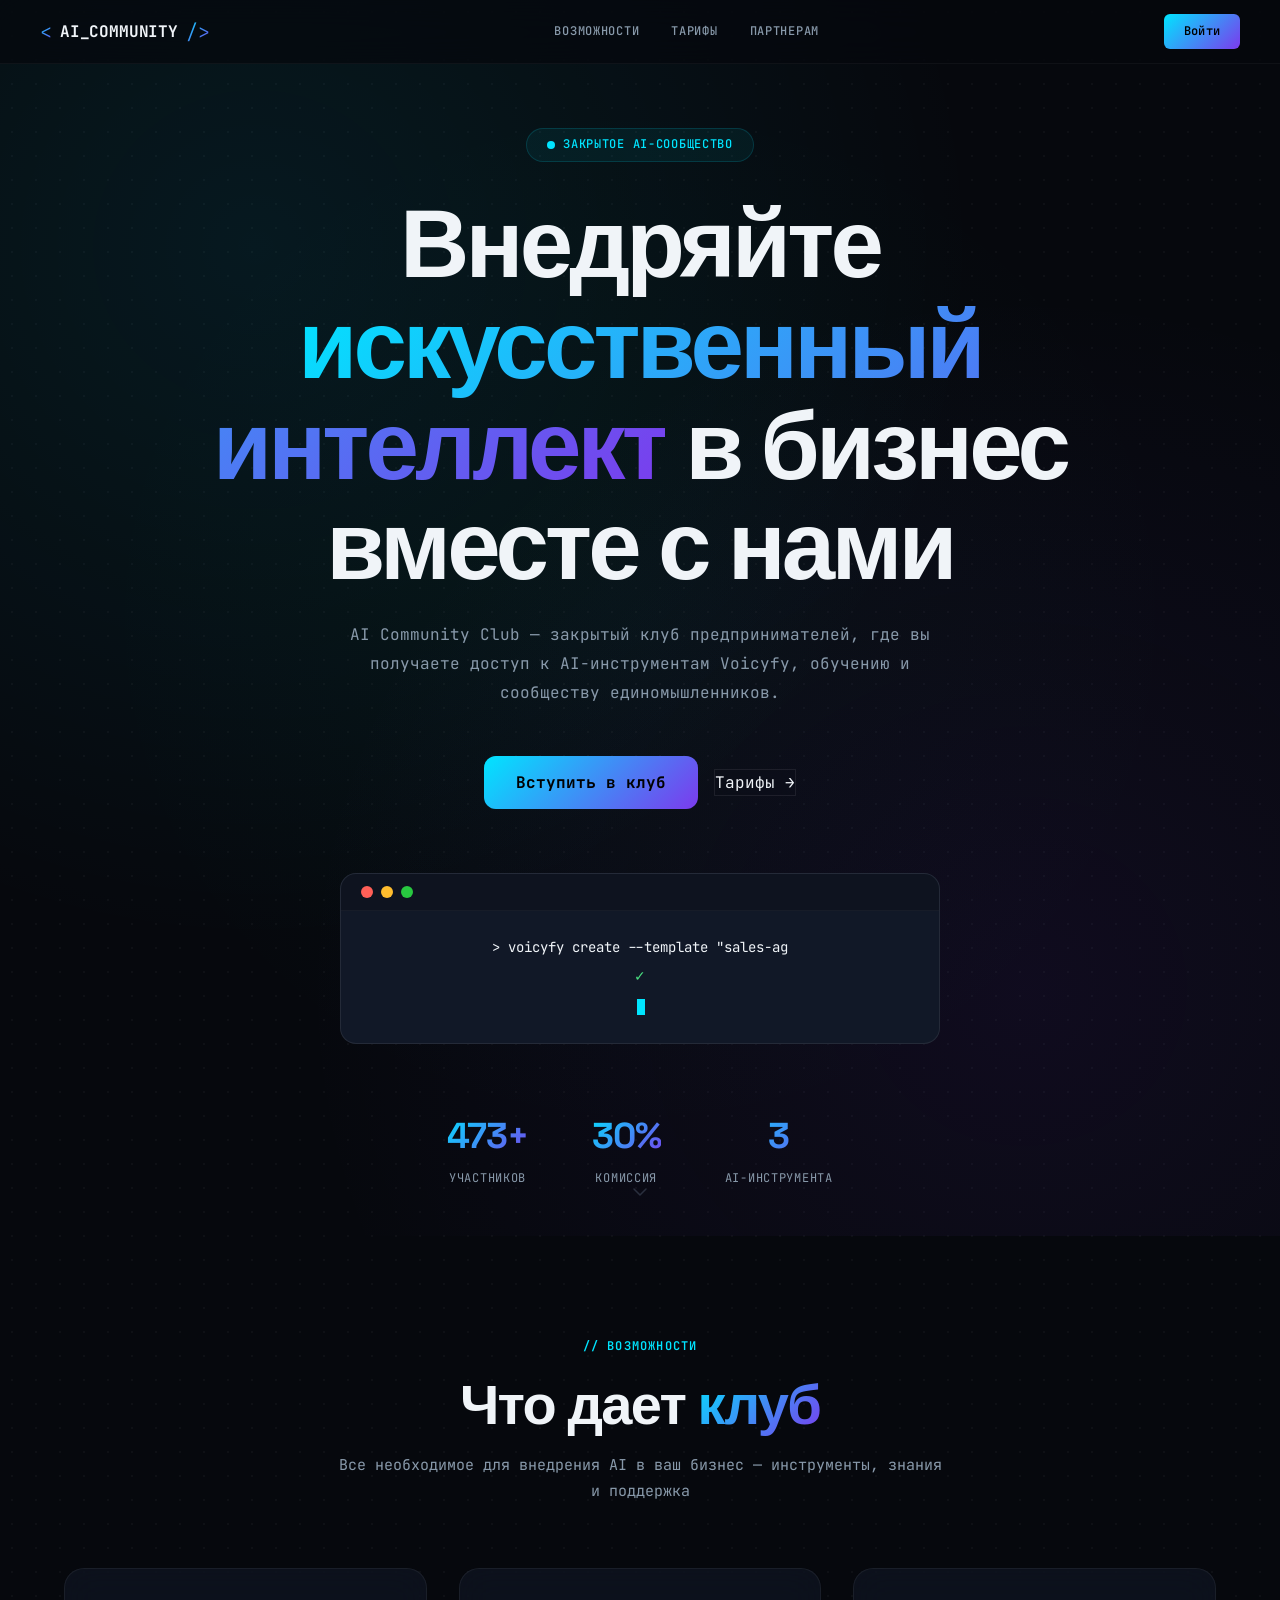
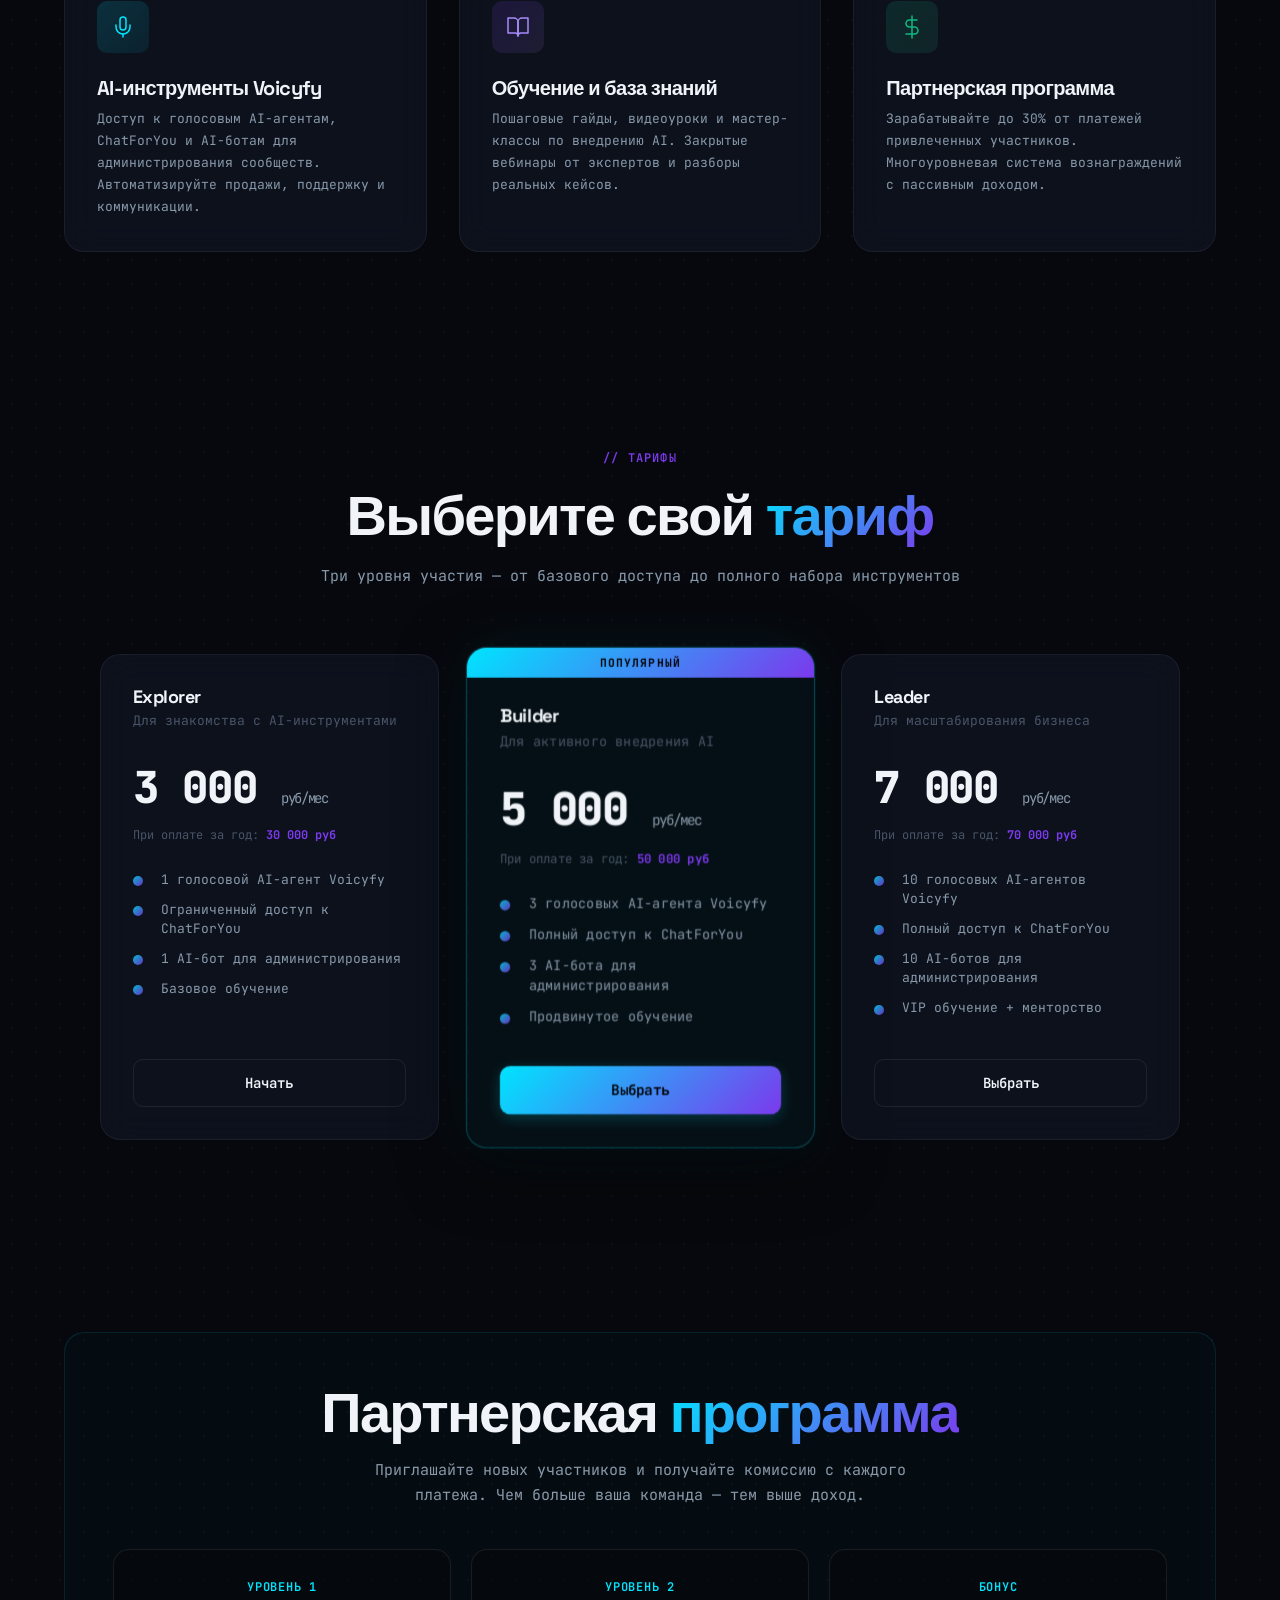
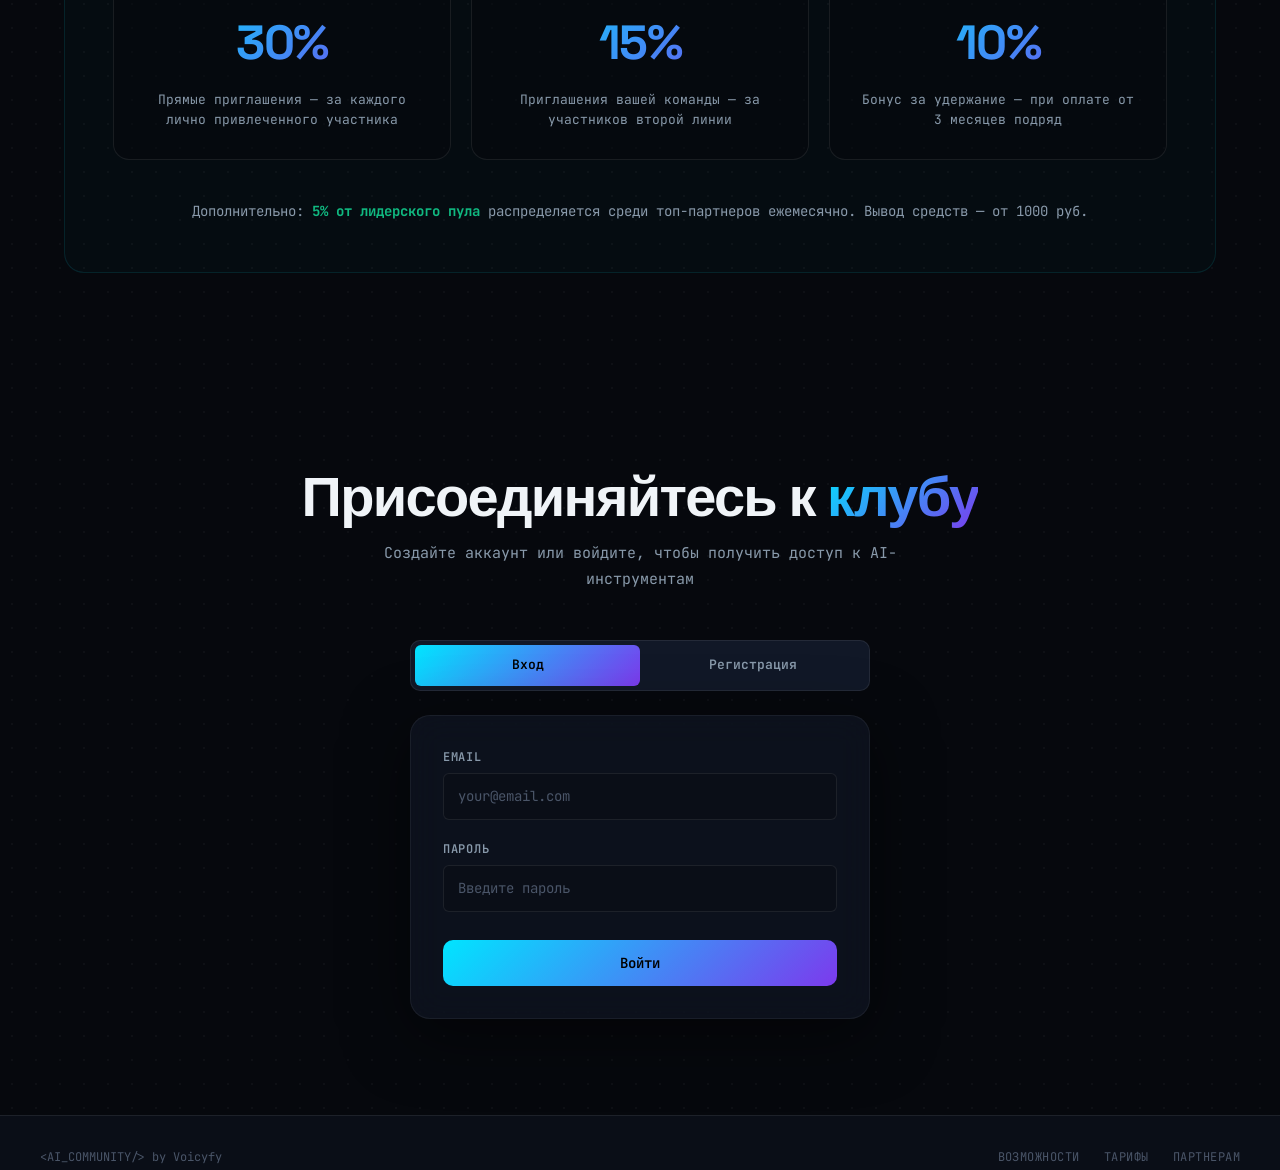
==== commit a5e8d53f: "feat: premium frontend redesign with Terminal of the Future design system Complete visual overhaul o" ====
--- a/static/index.html
+++ b/static/index.html
@@ -5,795 +5,130 @@
     <meta name="viewport" content="width=device-width, initial-scale=1.0">
     <meta name="description" content="AI Community Club by Voicyfy — закрытое сообщество для предпринимателей, которые внедряют AI в бизнес">
     <title>AI Community Club by Voicyfy</title>
-    <link rel="stylesheet" href="/static/css/styles.css">
-    <style>
-        /* ===== Reset & Base ===== */
-        *, *::before, *::after {
-            margin: 0;
-            padding: 0;
-            box-sizing: border-box;
-        }
-
-        html {
-            scroll-behavior: smooth;
-            font-size: 16px;
-        }
-
-        body {
-            font-family: -apple-system, BlinkMacSystemFont, 'Segoe UI', Roboto, Oxygen,
-                         Ubuntu, Cantarell, 'Helvetica Neue', Arial, sans-serif;
-            background-color: #0f172a;
-            color: #f1f5f9;
-            line-height: 1.6;
-            min-height: 100vh;
-            -webkit-font-smoothing: antialiased;
-            -moz-osx-font-smoothing: grayscale;
-        }
-
-        a {
-            color: inherit;
-            text-decoration: none;
-        }
-
-        button {
-            cursor: pointer;
-            border: none;
-            background: none;
-            font-family: inherit;
-            font-size: inherit;
-        }
-
-        input {
-            font-family: inherit;
-            font-size: inherit;
-        }
-
-        /* ===== Utility ===== */
-        .container {
-            max-width: 1140px;
-            margin: 0 auto;
-            padding: 0 1.5rem;
-        }
-
-        .gradient-text {
-            background: linear-gradient(135deg, #2563eb, #7c3aed);
-            -webkit-background-clip: text;
-            -webkit-text-fill-color: transparent;
-            background-clip: text;
-        }
-
-        .btn-primary {
-            display: inline-flex;
-            align-items: center;
-            justify-content: center;
-            padding: 0.75rem 1.75rem;
-            background: linear-gradient(135deg, #2563eb, #7c3aed);
-            color: #ffffff;
-            font-weight: 600;
-            font-size: 0.95rem;
-            border-radius: 0.5rem;
-            transition: opacity 0.2s ease, transform 0.2s ease, box-shadow 0.2s ease;
-            box-shadow: 0 4px 14px rgba(37, 99, 235, 0.35);
-        }
-
-        .btn-primary:hover {
-            opacity: 0.92;
-            transform: translateY(-1px);
-            box-shadow: 0 6px 20px rgba(37, 99, 235, 0.45);
-        }
-
-        .btn-primary:active {
-            transform: translateY(0);
-        }
-
-        .btn-primary:disabled {
-            opacity: 0.5;
-            cursor: not-allowed;
-            transform: none;
-        }
-
-        .btn-outline {
-            display: inline-flex;
-            align-items: center;
-            justify-content: center;
-            padding: 0.75rem 1.75rem;
-            background: transparent;
-            color: #e2e8f0;
-            font-weight: 600;
-            font-size: 0.95rem;
-            border-radius: 0.5rem;
-            border: 1px solid rgba(148, 163, 184, 0.3);
-            transition: border-color 0.2s ease, background 0.2s ease;
-        }
-
-        .btn-outline:hover {
-            border-color: #7c3aed;
-            background: rgba(124, 58, 237, 0.08);
-        }
-
-        .section-title {
-            font-size: 2.25rem;
-            font-weight: 800;
-            text-align: center;
-            margin-bottom: 0.75rem;
-            letter-spacing: -0.02em;
-        }
-
-        .section-subtitle {
-            text-align: center;
-            color: #94a3b8;
-            font-size: 1.1rem;
-            max-width: 600px;
-            margin: 0 auto 3rem;
-        }
-
-        /* ===== Navbar ===== */
-        .navbar {
-            position: fixed;
-            top: 0;
-            left: 0;
-            right: 0;
-            z-index: 1000;
-            background: rgba(15, 23, 42, 0.85);
-            backdrop-filter: blur(16px);
-            -webkit-backdrop-filter: blur(16px);
-            border-bottom: 1px solid rgba(148, 163, 184, 0.08);
-        }
-
-        .navbar__inner {
-            display: flex;
-            align-items: center;
-            justify-content: space-between;
-            height: 4rem;
-        }
-
-        .navbar__logo {
-            font-size: 1.15rem;
-            font-weight: 700;
-            letter-spacing: -0.01em;
-            white-space: nowrap;
-        }
-
-        .navbar__logo span {
-            background: linear-gradient(135deg, #2563eb, #7c3aed);
-            -webkit-background-clip: text;
-            -webkit-text-fill-color: transparent;
-            background-clip: text;
-        }
-
-        .navbar__auth-btn {
-            padding: 0.5rem 1.25rem;
-            font-size: 0.875rem;
-            border-radius: 0.5rem;
-            font-weight: 600;
-            color: #ffffff;
-            background: linear-gradient(135deg, #2563eb, #7c3aed);
-            transition: opacity 0.2s ease, box-shadow 0.2s ease;
-            box-shadow: 0 2px 8px rgba(37, 99, 235, 0.3);
-        }
-
-        .navbar__auth-btn:hover {
-            opacity: 0.9;
-            box-shadow: 0 4px 12px rgba(37, 99, 235, 0.45);
-        }
-
-        /* ===== Hero ===== */
-        .hero {
-            position: relative;
-            padding: 8rem 0 5rem;
-            overflow: hidden;
-        }
-
-        .hero::before {
-            content: '';
-            position: absolute;
-            top: -40%;
-            left: 50%;
-            transform: translateX(-50%);
-            width: 800px;
-            height: 800px;
-            background: radial-gradient(circle, rgba(37, 99, 235, 0.15) 0%, rgba(124, 58, 237, 0.08) 40%, transparent 70%);
-            pointer-events: none;
-        }
-
-        .hero__content {
-            position: relative;
-            text-align: center;
-            max-width: 720px;
-            margin: 0 auto;
-        }
-
-        .hero__badge {
-            display: inline-block;
-            padding: 0.35rem 1rem;
-            background: rgba(37, 99, 235, 0.12);
-            border: 1px solid rgba(37, 99, 235, 0.25);
-            border-radius: 2rem;
-            font-size: 0.8rem;
-            font-weight: 600;
-            color: #60a5fa;
-            margin-bottom: 1.5rem;
-            letter-spacing: 0.03em;
-            text-transform: uppercase;
-        }
-
-        .hero__title {
-            font-size: 3.25rem;
-            font-weight: 800;
-            line-height: 1.15;
-            letter-spacing: -0.03em;
-            margin-bottom: 1.25rem;
-        }
-
-        .hero__description {
-            font-size: 1.15rem;
-            color: #94a3b8;
-            line-height: 1.7;
-            margin-bottom: 2.5rem;
-        }
-
-        .hero__actions {
-            display: flex;
-            gap: 1rem;
-            justify-content: center;
-            flex-wrap: wrap;
-        }
-
-        /* ===== Benefits ===== */
-        .benefits {
-            padding: 5rem 0;
-        }
-
-        .benefits__grid {
-            display: grid;
-            grid-template-columns: repeat(3, 1fr);
-            gap: 1.5rem;
-        }
-
-        .benefit-card {
-            position: relative;
-            background: rgba(30, 41, 59, 0.5);
-            border: 1px solid rgba(148, 163, 184, 0.08);
-            border-radius: 1rem;
-            padding: 2rem;
-            transition: border-color 0.3s ease, transform 0.3s ease, box-shadow 0.3s ease;
-        }
-
-        .benefit-card:hover {
-            border-color: rgba(124, 58, 237, 0.3);
-            transform: translateY(-4px);
-            box-shadow: 0 12px 40px rgba(0, 0, 0, 0.25);
-        }
-
-        .benefit-card__icon {
-            width: 3rem;
-            height: 3rem;
-            display: flex;
-            align-items: center;
-            justify-content: center;
-            border-radius: 0.75rem;
-            background: linear-gradient(135deg, rgba(37, 99, 235, 0.15), rgba(124, 58, 237, 0.15));
-            margin-bottom: 1.25rem;
-            font-size: 1.35rem;
-        }
-
-        .benefit-card__title {
-            font-size: 1.2rem;
-            font-weight: 700;
-            margin-bottom: 0.5rem;
-            color: #f1f5f9;
-        }
-
-        .benefit-card__text {
-            font-size: 0.95rem;
-            color: #94a3b8;
-            line-height: 1.65;
-        }
-
-        /* ===== Pricing ===== */
-        .pricing {
-            padding: 5rem 0;
-        }
-
-        .pricing__grid {
-            display: grid;
-            grid-template-columns: repeat(3, 1fr);
-            gap: 1.5rem;
-            align-items: start;
-        }
-
-        .pricing-card {
-            position: relative;
-            background: rgba(30, 41, 59, 0.5);
-            border: 1px solid rgba(148, 163, 184, 0.08);
-            border-radius: 1rem;
-            padding: 2rem;
-            transition: border-color 0.3s ease, transform 0.3s ease, box-shadow 0.3s ease;
-        }
-
-        .pricing-card:hover {
-            border-color: rgba(124, 58, 237, 0.3);
-            transform: translateY(-4px);
-            box-shadow: 0 12px 40px rgba(0, 0, 0, 0.25);
-        }
-
-        .pricing-card--featured {
-            border-color: rgba(124, 58, 237, 0.4);
-            background: linear-gradient(170deg, rgba(37, 99, 235, 0.08), rgba(124, 58, 237, 0.08));
-            box-shadow: 0 8px 32px rgba(124, 58, 237, 0.15);
-        }
-
-        .pricing-card__badge {
-            position: absolute;
-            top: -0.75rem;
-            right: 1.5rem;
-            padding: 0.25rem 0.85rem;
-            background: linear-gradient(135deg, #2563eb, #7c3aed);
-            color: #fff;
-            font-size: 0.7rem;
-            font-weight: 700;
-            border-radius: 1rem;
-            text-transform: uppercase;
-            letter-spacing: 0.05em;
-        }
-
-        .pricing-card__name {
-            font-size: 1.1rem;
-            font-weight: 700;
-            color: #f1f5f9;
-            margin-bottom: 0.25rem;
-        }
-
-        .pricing-card__desc {
-            font-size: 0.85rem;
-            color: #64748b;
-            margin-bottom: 1.25rem;
-        }
-
-        .pricing-card__price {
-            font-size: 2.5rem;
-            font-weight: 800;
-            letter-spacing: -0.03em;
-            color: #f1f5f9;
-            margin-bottom: 0.15rem;
-        }
-
-        .pricing-card__price-suffix {
-            font-size: 0.9rem;
-            font-weight: 400;
-            color: #94a3b8;
-        }
-
-        .pricing-card__yearly {
-            font-size: 0.8rem;
-            color: #64748b;
-            margin-bottom: 1.5rem;
-        }
-
-        .pricing-card__yearly strong {
-            color: #a78bfa;
-        }
-
-        .pricing-card__features {
-            list-style: none;
-            margin-bottom: 1.75rem;
-        }
-
-        .pricing-card__features li {
-            position: relative;
-            padding-left: 1.5rem;
-            padding-bottom: 0.6rem;
-            font-size: 0.9rem;
-            color: #cbd5e1;
-            line-height: 1.5;
-        }
-
-        .pricing-card__features li::before {
-            content: '';
-            position: absolute;
-            left: 0;
-            top: 0.45rem;
-            width: 0.5rem;
-            height: 0.5rem;
-            border-radius: 50%;
-            background: linear-gradient(135deg, #2563eb, #7c3aed);
-        }
-
-        .pricing-card__btn {
-            width: 100%;
-        }
-
-        /* Skeleton loader for pricing */
-        .pricing-skeleton {
-            display: grid;
-            grid-template-columns: repeat(3, 1fr);
-            gap: 1.5rem;
-        }
-
-        .skeleton-card {
-            background: rgba(30, 41, 59, 0.5);
-            border: 1px solid rgba(148, 163, 184, 0.08);
-            border-radius: 1rem;
-            padding: 2rem;
-            min-height: 380px;
-        }
-
-        .skeleton-line {
-            height: 1rem;
-            background: linear-gradient(90deg, rgba(148, 163, 184, 0.08) 25%, rgba(148, 163, 184, 0.15) 50%, rgba(148, 163, 184, 0.08) 75%);
-            background-size: 200% 100%;
-            animation: shimmer 1.5s infinite;
-            border-radius: 0.25rem;
-            margin-bottom: 0.75rem;
-        }
-
-        .skeleton-line--wide { width: 80%; }
-        .skeleton-line--medium { width: 60%; }
-        .skeleton-line--narrow { width: 40%; }
-        .skeleton-line--price { height: 2.5rem; width: 50%; margin-bottom: 1rem; }
-
-        @keyframes shimmer {
-            0% { background-position: 200% 0; }
-            100% { background-position: -200% 0; }
-        }
-
-        /* ===== Partner Program ===== */
-        .partner {
-            padding: 5rem 0;
-        }
-
-        .partner__wrapper {
-            background: linear-gradient(170deg, rgba(37, 99, 235, 0.06), rgba(124, 58, 237, 0.06));
-            border: 1px solid rgba(148, 163, 184, 0.08);
-            border-radius: 1.25rem;
-            padding: 3rem;
-        }
-
-        .partner__header {
-            text-align: center;
-            margin-bottom: 2.5rem;
-        }
-
-        .partner__header h2 {
-            font-size: 2.25rem;
-            font-weight: 800;
-            letter-spacing: -0.02em;
-            margin-bottom: 0.75rem;
-        }
-
-        .partner__header p {
-            color: #94a3b8;
-            font-size: 1.05rem;
-            max-width: 550px;
-            margin: 0 auto;
-        }
-
-        .partner__levels {
-            display: grid;
-            grid-template-columns: repeat(3, 1fr);
-            gap: 1.25rem;
-            margin-bottom: 2.5rem;
-        }
-
-        .partner__level {
-            background: rgba(15, 23, 42, 0.6);
-            border: 1px solid rgba(148, 163, 184, 0.08);
-            border-radius: 0.75rem;
-            padding: 1.5rem;
-            text-align: center;
-        }
-
-        .partner__level-name {
-            font-size: 0.8rem;
-            font-weight: 600;
-            text-transform: uppercase;
-            letter-spacing: 0.05em;
-            color: #60a5fa;
-            margin-bottom: 0.5rem;
-        }
-
-        .partner__level-pct {
-            font-size: 2rem;
-            font-weight: 800;
-            background: linear-gradient(135deg, #2563eb, #7c3aed);
-            -webkit-background-clip: text;
-            -webkit-text-fill-color: transparent;
-            background-clip: text;
-            margin-bottom: 0.35rem;
-        }
-
-        .partner__level-desc {
-            font-size: 0.85rem;
-            color: #94a3b8;
-        }
-
-        .partner__note {
-            text-align: center;
-            font-size: 0.95rem;
-            color: #94a3b8;
-            line-height: 1.7;
-        }
-
-        .partner__note strong {
-            color: #f1f5f9;
-        }
-
-        /* ===== Auth Section ===== */
-        .auth {
-            padding: 5rem 0 6rem;
-        }
-
-        .auth__wrapper {
-            max-width: 440px;
-            margin: 0 auto;
-        }
-
-        .auth__tabs {
-            display: flex;
-            background: rgba(30, 41, 59, 0.5);
-            border-radius: 0.75rem;
-            padding: 0.25rem;
-            margin-bottom: 2rem;
-            border: 1px solid rgba(148, 163, 184, 0.08);
-        }
-
-        .auth__tab {
-            flex: 1;
-            padding: 0.65rem 1rem;
-            text-align: center;
-            font-weight: 600;
-            font-size: 0.9rem;
-            color: #94a3b8;
-            border-radius: 0.5rem;
-            transition: color 0.2s ease, background 0.2s ease;
-        }
-
-        .auth__tab--active {
-            background: linear-gradient(135deg, #2563eb, #7c3aed);
-            color: #ffffff;
-            box-shadow: 0 2px 8px rgba(37, 99, 235, 0.3);
-        }
-
-        .auth__tab:not(.auth__tab--active):hover {
-            color: #e2e8f0;
-        }
-
-        .auth__form-container {
-            background: rgba(30, 41, 59, 0.4);
-            border: 1px solid rgba(148, 163, 184, 0.08);
-            border-radius: 1rem;
-            padding: 2rem;
-        }
-
-        .auth__form {
-            display: none;
-        }
-
-        .auth__form--active {
-            display: block;
-        }
-
-        .auth__referral-banner {
-            display: none;
-            padding: 0.75rem 1rem;
-            background: rgba(37, 99, 235, 0.1);
-            border: 1px solid rgba(37, 99, 235, 0.25);
-            border-radius: 0.5rem;
-            margin-bottom: 1.5rem;
-            font-size: 0.85rem;
-            color: #60a5fa;
-            text-align: center;
-        }
-
-        .auth__referral-banner--visible {
-            display: block;
-        }
-
-        .form-group {
-            margin-bottom: 1.25rem;
-        }
-
-        .form-group label {
-            display: block;
-            font-size: 0.85rem;
-            font-weight: 600;
-            color: #cbd5e1;
-            margin-bottom: 0.4rem;
-        }
-
-        .form-group input {
-            width: 100%;
-            padding: 0.7rem 0.9rem;
-            background: rgba(15, 23, 42, 0.6);
-            border: 1px solid rgba(148, 163, 184, 0.15);
-            border-radius: 0.5rem;
-            color: #f1f5f9;
-            font-size: 0.95rem;
-            transition: border-color 0.2s ease, box-shadow 0.2s ease;
-            outline: none;
-        }
-
-        .form-group input::placeholder {
-            color: #475569;
-        }
-
-        .form-group input:focus {
-            border-color: #2563eb;
-            box-shadow: 0 0 0 3px rgba(37, 99, 235, 0.15);
-        }
-
-        .form-group__hint {
-            font-size: 0.75rem;
-            color: #64748b;
-            margin-top: 0.3rem;
-        }
-
-        .auth__error {
-            display: none;
-            padding: 0.65rem 1rem;
-            background: rgba(239, 68, 68, 0.1);
-            border: 1px solid rgba(239, 68, 68, 0.3);
-            border-radius: 0.5rem;
-            font-size: 0.85rem;
-            color: #fca5a5;
-            margin-bottom: 1rem;
-        }
-
-        .auth__error--visible {
-            display: block;
-        }
-
-        .auth__submit {
-            width: 100%;
-            margin-top: 0.5rem;
-        }
-
-        .auth__submit--loading {
-            pointer-events: none;
-            opacity: 0.7;
-        }
-
-        /* ===== Footer ===== */
-        .footer {
-            border-top: 1px solid rgba(148, 163, 184, 0.08);
-            padding: 2rem 0;
-        }
-
-        .footer__inner {
-            display: flex;
-            align-items: center;
-            justify-content: space-between;
-            font-size: 0.8rem;
-            color: #475569;
-        }
-
-        .footer__links {
-            display: flex;
-            gap: 1.5rem;
-        }
-
-        .footer__links a {
-            color: #64748b;
-            transition: color 0.2s ease;
-        }
-
-        .footer__links a:hover {
-            color: #94a3b8;
-        }
-
-        /* ===== Responsive ===== */
-        @media (max-width: 1024px) {
-            .hero__title {
-                font-size: 2.5rem;
-            }
-        }
-
-        @media (max-width: 768px) {
-            .hero {
-                padding: 7rem 0 3.5rem;
-            }
-
-            .hero__title {
-                font-size: 2rem;
-            }
-
-            .hero__description {
-                font-size: 1rem;
-            }
-
-            .benefits__grid,
-            .pricing__grid,
-            .pricing-skeleton,
-            .partner__levels {
-                grid-template-columns: 1fr;
-            }
-
-            .section-title {
-                font-size: 1.75rem;
-            }
-
-            .partner__wrapper {
-                padding: 2rem 1.25rem;
-            }
-
-            .partner__header h2 {
-                font-size: 1.75rem;
-            }
-
-            .footer__inner {
-                flex-direction: column;
-                gap: 0.75rem;
-                text-align: center;
-            }
-        }
-
-        @media (max-width: 480px) {
-            html {
-                font-size: 15px;
-            }
-
-            .hero__title {
-                font-size: 1.75rem;
-            }
-
-            .hero__actions {
-                flex-direction: column;
-                align-items: stretch;
-            }
-
-            .auth__form-container {
-                padding: 1.5rem;
-            }
-        }
-    </style>
+
+    <!-- Fonts -->
+    <link rel="preconnect" href="https://fonts.googleapis.com">
+    <link rel="preconnect" href="https://fonts.gstatic.com" crossorigin>
+    <link href="https://fonts.googleapis.com/css2?family=JetBrains+Mono:wght@300;400;500;600;700;800&family=Space+Grotesk:wght@400;500;600;700&display=swap" rel="stylesheet">
+
+    <!-- Styles -->
+    <link rel="stylesheet" href="/static/css/variables.css">
+    <link rel="stylesheet" href="/static/css/base.css">
+    <link rel="stylesheet" href="/static/css/components.css">
+    <link rel="stylesheet" href="/static/css/animations.css">
+    <link rel="stylesheet" href="/static/css/landing.css">
 </head>
-<body>
+<body class="noise-overlay dot-grid">
 
     <!-- ====== Navbar ====== -->
     <nav class="navbar" role="navigation" aria-label="main navigation">
-        <div class="container navbar__inner">
+        <div class="navbar__inner">
             <a href="/" class="navbar__logo">
-                <span>AI Community Club</span> by Voicyfy
+                <span class="navbar__logo-bracket">&lt;</span>AI_COMMUNITY<span class="navbar__logo-bracket">/&gt;</span>
             </a>
-            <button class="navbar__auth-btn" id="navAuthBtn" type="button">
-                Войти / Регистрация
-            </button>
+
+            <div class="navbar__links">
+                <a href="#benefits" class="navbar__link">Возможности</a>
+                <a href="#pricing" class="navbar__link">Тарифы</a>
+                <a href="#partner" class="navbar__link">Партнерам</a>
+            </div>
+
+            <div class="navbar__actions">
+                <button class="navbar__auth-btn" id="navAuthBtn" type="button">
+                    Войти
+                </button>
+                <button class="navbar__toggle" aria-label="Меню" type="button">
+                    <span></span>
+                    <span></span>
+                    <span></span>
+                </button>
+            </div>
         </div>
     </nav>
 
     <main>
         <!-- ====== Hero ====== -->
         <section class="hero" id="hero">
-            <div class="container hero__content">
-                <div class="hero__badge">Закрытое AI-сообщество</div>
-                <h1 class="hero__title">
-                    Внедряйте <span class="gradient-text">искусственный интеллект</span> в бизнес вместе с нами
+            <div class="hero__bg" aria-hidden="true"></div>
+
+            <div class="hero__content">
+                <div class="hero__badge animate-fade-in">
+                    <span class="hero__badge-dot" aria-hidden="true"></span>
+                    Закрытое AI-сообщество
+                </div>
+
+                <h1 class="hero__title animate-fade-in animate-delay-1">
+                    Внедряйте <span class="gradient-text">искусственный интеллект</span> в бизнес вместе&nbsp;с&nbsp;нами
                 </h1>
-                <p class="hero__description">
+
+                <p class="hero__description animate-fade-in animate-delay-2">
                     AI Community Club — закрытый клуб предпринимателей, где вы получаете доступ к
-                    AI-инструментам Voicyfy, обучению и сообществу единомышленников. Автоматизируйте
-                    бизнес-процессы и зарабатывайте на партнерской программе.
+                    AI-инструментам Voicyfy, обучению и сообществу единомышленников.
                 </p>
-                <div class="hero__actions">
-                    <a href="#auth" class="btn-primary">Вступить в клуб</a>
-                    <a href="#pricing" class="btn-outline">Тарифы</a>
-                </div>
+
+                <div class="hero__actions animate-fade-in animate-delay-3">
+                    <a href="#auth" class="btn-cta">Вступить в клуб</a>
+                    <a href="#pricing" class="btn-ghost">Тарифы &rarr;</a>
+                </div>
+
+                <!-- Terminal demo card -->
+                <div class="hero__terminal">
+                    <div class="terminal-card">
+                        <div class="terminal-card__header">
+                            <div class="terminal-card__dot terminal-card__dot--red"></div>
+                            <div class="terminal-card__dot terminal-card__dot--yellow"></div>
+                            <div class="terminal-card__dot terminal-card__dot--green"></div>
+                        </div>
+                        <div class="terminal-card__body" data-typewriter>
+                            <span class="terminal-card__line tw-line" data-text="> voicyfy create --template &quot;sales-agent&quot;" data-speed="25" data-delay="200"><span class="terminal-card__prompt">> voicyfy create --template "sales-agent"</span></span>
+                            <span class="terminal-card__line tw-line terminal-card__success" data-text="✓ Шаблон загружен и настроен" data-speed="20" data-delay="600"></span>
+                            <span class="terminal-card__line tw-line terminal-card__success" data-text="✓ Голосовой AI-агент создан" data-speed="20" data-delay="400"></span>
+                            <span class="terminal-card__line tw-line terminal-card__success" data-text="✓ Номер подключён: +7 (999) ***-**-**" data-speed="20" data-delay="400"></span>
+                            <span class="terminal-card__line tw-line terminal-card__cyan" data-text="> Ваш AI-ассистент готов к работе" data-speed="30" data-delay="500"></span>
+                            <span class="terminal-card__cursor" aria-hidden="true"></span>
+                        </div>
+                    </div>
+                </div>
+
+                <!-- Stats -->
+                <div class="hero__stats">
+                    <div class="hero__stat">
+                        <div class="hero__stat-value gradient-text" data-count-to="500" data-count-suffix="+">0</div>
+                        <div class="hero__stat-label">участников</div>
+                    </div>
+                    <div class="hero__stat">
+                        <div class="hero__stat-value gradient-text">30%</div>
+                        <div class="hero__stat-label">комиссия</div>
+                    </div>
+                    <div class="hero__stat">
+                        <div class="hero__stat-value gradient-text">3</div>
+                        <div class="hero__stat-label">AI-инструмента</div>
+                    </div>
+                </div>
+            </div>
+
+            <!-- Scroll indicator -->
+            <div class="hero__scroll-indicator scroll-indicator" aria-hidden="true">
+                <svg viewBox="0 0 24 24"><polyline points="6 9 12 15 18 9"></polyline></svg>
             </div>
         </section>
 
         <!-- ====== Benefits ====== -->
         <section class="benefits" id="benefits">
             <div class="container">
-                <h2 class="section-title">Что дает <span class="gradient-text">клуб</span></h2>
-                <p class="section-subtitle">
-                    Все необходимое для внедрения AI в ваш бизнес — инструменты, знания и поддержка
-                </p>
-
-                <div class="benefits__grid">
+                <div class="benefits__header reveal">
+                    <span class="benefits__label">// возможности</span>
+                    <h2 class="benefits__title">Что дает <span class="gradient-text">клуб</span></h2>
+                    <p class="benefits__subtitle">
+                        Все необходимое для внедрения AI в ваш бизнес — инструменты, знания и&nbsp;поддержка
+                    </p>
+                </div>
+
+                <div class="benefits__grid stagger-children reveal">
                     <!-- Card 1 -->
                     <article class="benefit-card">
-                        <div class="benefit-card__icon" aria-hidden="true">
-                            <svg width="24" height="24" viewBox="0 0 24 24" fill="none" stroke="#60a5fa" stroke-width="2" stroke-linecap="round" stroke-linejoin="round">
+                        <div class="benefit-card__icon benefit-card__icon--cyan" aria-hidden="true">
+                            <svg viewBox="0 0 24 24" stroke="#00e5ff">
                                 <path d="M12 2a3 3 0 0 0-3 3v7a3 3 0 0 0 6 0V5a3 3 0 0 0-3-3Z"/>
                                 <path d="M19 10v2a7 7 0 0 1-14 0v-2"/>
                                 <line x1="12" y1="19" x2="12" y2="22"/>
@@ -808,8 +143,8 @@
 
                     <!-- Card 2 -->
                     <article class="benefit-card">
-                        <div class="benefit-card__icon" aria-hidden="true">
-                            <svg width="24" height="24" viewBox="0 0 24 24" fill="none" stroke="#a78bfa" stroke-width="2" stroke-linecap="round" stroke-linejoin="round">
+                        <div class="benefit-card__icon benefit-card__icon--purple" aria-hidden="true">
+                            <svg viewBox="0 0 24 24" stroke="#a78bfa">
                                 <path d="M2 3h6a4 4 0 0 1 4 4v14a3 3 0 0 0-3-3H2z"/>
                                 <path d="M22 3h-6a4 4 0 0 0-4 4v14a3 3 0 0 1 3-3h7z"/>
                             </svg>
@@ -823,8 +158,8 @@
 
                     <!-- Card 3 -->
                     <article class="benefit-card">
-                        <div class="benefit-card__icon" aria-hidden="true">
-                            <svg width="24" height="24" viewBox="0 0 24 24" fill="none" stroke="#34d399" stroke-width="2" stroke-linecap="round" stroke-linejoin="round">
+                        <div class="benefit-card__icon benefit-card__icon--emerald" aria-hidden="true">
+                            <svg viewBox="0 0 24 24" stroke="#10b981">
                                 <line x1="12" y1="1" x2="12" y2="23"/>
                                 <path d="M17 5H9.5a3.5 3.5 0 0 0 0 7h5a3.5 3.5 0 0 1 0 7H6"/>
                             </svg>
@@ -842,10 +177,13 @@
         <!-- ====== Pricing ====== -->
         <section class="pricing" id="pricing">
             <div class="container">
-                <h2 class="section-title">Выберите свой <span class="gradient-text">тариф</span></h2>
-                <p class="section-subtitle">
-                    Три уровня участия — от базового доступа до полного набора инструментов
-                </p>
+                <div class="pricing__header reveal">
+                    <span class="pricing__label">// тарифы</span>
+                    <h2 class="pricing__title">Выберите свой <span class="gradient-text">тариф</span></h2>
+                    <p class="pricing__subtitle">
+                        Три уровня участия — от базового доступа до полного набора инструментов
+                    </p>
+                </div>
 
                 <!-- Skeleton loader shown while API loads -->
                 <div class="pricing-skeleton" id="pricingSkeleton">
@@ -930,7 +268,7 @@
         </section>
 
         <!-- ====== Partner Program ====== -->
-        <section class="partner" id="partner">
+        <section class="partner reveal" id="partner">
             <div class="container">
                 <div class="partner__wrapper">
                     <div class="partner__header">
@@ -941,7 +279,7 @@
                         </p>
                     </div>
 
-                    <div class="partner__levels">
+                    <div class="partner__levels stagger-children revealed">
                         <div class="partner__level">
                             <div class="partner__level-name">Уровень 1</div>
                             <div class="partner__level-pct">30%</div>
@@ -970,12 +308,12 @@
         <!-- ====== Auth Section ====== -->
         <section class="auth" id="auth">
             <div class="container">
-                <h2 class="section-title">Присоединяйтесь к <span class="gradient-text">клубу</span></h2>
-                <p class="section-subtitle">
+                <h2 class="section-title reveal">Присоединяйтесь к <span class="gradient-text">клубу</span></h2>
+                <p class="section-subtitle reveal">
                     Создайте аккаунт или войдите, чтобы получить доступ к AI-инструментам
                 </p>
 
-                <div class="auth__wrapper">
+                <div class="auth__wrapper reveal">
                     <!-- Referral banner -->
                     <div class="auth__referral-banner" id="referralBanner">
                         Вас пригласил участник клуба. Реферальный код: <strong id="referralCodeDisplay"></strong>
@@ -1030,7 +368,7 @@
                                        required>
                             </div>
 
-                            <button type="submit" class="btn-primary auth__submit" id="loginSubmit">
+                            <button type="submit" class="auth__submit" id="loginSubmit">
                                 Войти
                             </button>
                         </form>
@@ -1075,7 +413,7 @@
                             </div>
 
                             <div class="form-group">
-                                <label for="registerReferral">Реферальный код <span style="color:#64748b;font-weight:400;">(необязательно)</span></label>
+                                <label for="registerReferral">Реферальный код <span style="color:var(--text-muted);font-weight:400;">(необязательно)</span></label>
                                 <input type="text"
                                        id="registerReferral"
                                        name="referral_code"
@@ -1083,7 +421,7 @@
                                        autocomplete="off">
                             </div>
 
-                            <button type="submit" class="btn-primary auth__submit" id="registerSubmit">
+                            <button type="submit" class="auth__submit" id="registerSubmit">
                                 Создать аккаунт
                             </button>
                         </form>
@@ -1095,10 +433,10 @@
 
     <!-- ====== Footer ====== -->
     <footer class="footer">
-        <div class="container footer__inner">
-            <p>AI Community Club by Voicyfy</p>
+        <div class="footer__inner">
+            <p>&lt;AI_COMMUNITY/&gt; by Voicyfy</p>
             <nav class="footer__links" aria-label="footer">
-                <a href="#benefits">Преимущества</a>
+                <a href="#benefits">Возможности</a>
                 <a href="#pricing">Тарифы</a>
                 <a href="#partner">Партнерам</a>
             </nav>
@@ -1136,24 +474,20 @@
 
         /* ---------- Helpers ---------- */
 
-        /** Simple email validation */
         function isValidEmail(email) {
             return /^[^\s@]+@[^\s@]+\.[^\s@]+$/.test(email);
         }
 
-        /** Show error message in an error element */
         function showError(el, msg) {
             el.textContent = msg;
             el.classList.add('auth__error--visible');
         }
 
-        /** Hide error message */
         function hideError(el) {
             el.textContent = '';
             el.classList.remove('auth__error--visible');
         }
 
-        /** Set loading state on a button */
         function setLoading(btn, loading, originalText) {
             if (loading) {
                 btn.dataset.originalText = btn.textContent;
@@ -1167,7 +501,6 @@
             }
         }
 
-        /** Generic JSON fetch wrapper */
         function apiRequest(method, path, body) {
             var opts = {
                 method: method,
@@ -1191,14 +524,12 @@
             });
         }
 
-        /** Save auth data and redirect */
         function handleAuthSuccess(data) {
             localStorage.setItem(TOKEN_KEY, data.token);
             localStorage.setItem(USER_KEY, JSON.stringify(data.user));
             window.location.href = DASHBOARD_URL;
         }
 
-        /** Format number with spaces (e.g. 3000 -> "3 000") */
         function formatPrice(num) {
             return Math.round(num).toString().replace(/\B(?=(\d{3})+(?!\d))/g, ' ');
         }
@@ -1206,7 +537,6 @@
         /* ---------- Referral code handling ---------- */
 
         function initReferral() {
-            // Read ?ref= from URL
             var params = new URLSearchParams(window.location.search);
             var refFromURL = params.get('ref');
 
@@ -1218,16 +548,13 @@
             var savedRef = localStorage.getItem(REF_KEY);
 
             if (savedRef) {
-                // Show banner
                 referralCodeDisp.textContent = savedRef;
                 referralBanner.classList.add('auth__referral-banner--visible');
 
-                // Pre-fill referral input
                 if (registerReferral) {
                     registerReferral.value = savedRef;
                 }
 
-                // Auto-switch to register tab if coming via referral link
                 if (refFromURL) {
                     switchTab('register');
                 }
@@ -1283,7 +610,6 @@
             var email = document.getElementById('loginEmail').value.trim();
             var password = document.getElementById('loginPassword').value;
 
-            // Client validation
             if (!email || !isValidEmail(email)) {
                 showError(loginError, 'Введите корректный email');
                 return;
@@ -1319,7 +645,6 @@
             var password = document.getElementById('registerPassword').value;
             var referralCode = document.getElementById('registerReferral').value.trim();
 
-            // Client validation
             if (!email || !isValidEmail(email)) {
                 showError(registerError, 'Введите корректный email');
                 return;
@@ -1340,7 +665,6 @@
 
             apiRequest('POST', '/auth/register', body)
             .then(function (data) {
-                // Clear saved referral code on successful registration
                 localStorage.removeItem(REF_KEY);
                 handleAuthSuccess(data);
             })
@@ -1394,7 +718,6 @@
                     });
                     html += '</ul>';
                 } else {
-                    // Default features based on limits
                     html += '<ul class="pricing-card__features">';
                     if (plan.max_voicyfy_agents !== undefined) {
                         html += '<li>' + plan.max_voicyfy_agents + ' голосов' + agentSuffix(plan.max_voicyfy_agents) + ' AI-агент' + agentSuffix(plan.max_voicyfy_agents) + ' Voicyfy</li>';
@@ -1420,14 +743,12 @@
             pricingGrid.style.display = 'grid';
         }
 
-        /** Escape HTML entities */
         function escapeHtml(str) {
             var div = document.createElement('div');
             div.appendChild(document.createTextNode(str));
             return div.innerHTML;
         }
 
-        /** Russian plural suffix helpers */
         function agentSuffix(n) {
             if (n === 1) return '';
             return n >= 2 && n <= 4 ? 'ых' : 'ых';
@@ -1445,7 +766,6 @@
                 renderPricingCards(data.plans);
             })
             .catch(function () {
-                // Show fallback static pricing
                 pricingSkeleton.style.display = 'none';
                 pricingFallback.style.display = 'grid';
             });
@@ -1463,5 +783,6 @@
     <script src="/static/js/utils.js"></script>
     <script src="/static/js/api.js"></script>
     <script src="/static/js/app.js"></script>
+    <script src="/static/js/animations.js"></script>
 </body>
 </html>
--- a/static/css/variables.css
+++ b/static/css/variables.css
@@ -0,0 +1,108 @@
+/* ============================================================
+   AI Community Club — Design Tokens
+   "Terminal of the Future" — Coder Aesthetic + Luxury Tech
+   ============================================================ */
+
+/* ─── Fonts ─── */
+@import url('https://fonts.googleapis.com/css2?family=JetBrains+Mono:wght@300;400;500;600;700;800&family=Space+Grotesk:wght@400;500;600;700&display=swap');
+
+:root {
+  /* ─── Typography ─── */
+  --font-mono:    'JetBrains Mono', 'Fira Code', 'SF Mono', 'Cascadia Code', monospace;
+  --font-display: 'Space Grotesk', 'Inter', -apple-system, BlinkMacSystemFont, sans-serif;
+
+  /* ─── Type Scale ─── */
+  --text-hero:    clamp(3rem, 8vw, 6rem);
+  --text-section: clamp(2rem, 5vw, 3.5rem);
+  --text-card:    1.25rem;
+  --text-body:    0.9375rem;
+  --text-code:    0.875rem;
+  --text-small:   0.75rem;
+
+  /* ─── Backgrounds ─── */
+  --bg-void:      #06080d;
+  --bg-primary:   #0a0e17;
+  --bg-secondary: #111827;
+  --bg-tertiary:  #1a2235;
+  --bg-elevated:  #1f2a3d;
+
+  /* ─── Glass / Frosted ─── */
+  --glass-bg:     rgba(17, 24, 39, 0.6);
+  --glass-border: rgba(255, 255, 255, 0.06);
+  --glass-hover:  rgba(255, 255, 255, 0.08);
+
+  /* ─── Accent — Electric Cyan + Violet ─── */
+  --accent-primary:   #00e5ff;
+  --accent-secondary: #7c3aed;
+  --accent-tertiary:  #10b981;
+
+  /* ─── Gradient Accents ─── */
+  --gradient-accent:  linear-gradient(135deg, #00e5ff, #7c3aed);
+  --gradient-warm:    linear-gradient(135deg, #f59e0b, #ef4444);
+  --gradient-cool:    linear-gradient(135deg, #06b6d4, #8b5cf6);
+  --gradient-emerald: linear-gradient(135deg, #10b981, #06b6d4);
+  --gradient-mesh:    linear-gradient(135deg, #00e5ff 0%, #7c3aed 50%, #10b981 100%);
+
+  /* ─── Text ─── */
+  --text-primary:   #f0f4f8;
+  --text-secondary: #8899aa;
+  --text-muted:     #4a5568;
+  --text-accent:    #00e5ff;
+
+  /* ─── Borders ─── */
+  --border-subtle:  rgba(255, 255, 255, 0.04);
+  --border-default: rgba(255, 255, 255, 0.08);
+  --border-hover:   rgba(255, 255, 255, 0.15);
+  --border-accent:  rgba(0, 229, 255, 0.3);
+
+  /* ─── Terminal Colors ─── */
+  --terminal-green:  #4ade80;
+  --terminal-cyan:   #22d3ee;
+  --terminal-yellow: #fbbf24;
+  --terminal-red:    #f87171;
+  --terminal-prompt: #a78bfa;
+
+  /* ─── Glow / Shadows ─── */
+  --glow-cyan:      0 0 60px rgba(0, 229, 255, 0.15);
+  --glow-purple:    0 0 60px rgba(124, 58, 237, 0.15);
+  --glow-card:      0 8px 32px rgba(0, 0, 0, 0.4);
+  --shadow-elevated: 0 16px 64px rgba(0, 0, 0, 0.5), 0 0 1px rgba(255, 255, 255, 0.05);
+  --shadow-sm:      0 1px 3px rgba(0, 0, 0, 0.3);
+  --shadow-md:      0 4px 12px rgba(0, 0, 0, 0.3);
+  --shadow-lg:      0 8px 32px rgba(0, 0, 0, 0.4);
+
+  /* ─── Status Colors ─── */
+  --color-success:  #10b981;
+  --color-warning:  #f59e0b;
+  --color-error:    #ef4444;
+  --color-info:     #3b82f6;
+
+  /* ─── Spacing ─── */
+  --space-xs:  0.25rem;
+  --space-sm:  0.5rem;
+  --space-md:  1rem;
+  --space-lg:  1.5rem;
+  --space-xl:  2rem;
+  --space-2xl: 3rem;
+  --space-3xl: 4rem;
+  --space-4xl: 6rem;
+
+  /* ─── Radii ─── */
+  --radius-sm:   6px;
+  --radius-md:   10px;
+  --radius-lg:   16px;
+  --radius-xl:   20px;
+  --radius-full: 9999px;
+
+  /* ─── Layout ─── */
+  --navbar-height:  64px;
+  --sidebar-width:  260px;
+  --container-max:  1200px;
+
+  /* ─── Transitions ─── */
+  --ease-out-expo: cubic-bezier(0.16, 1, 0.3, 1);
+  --ease-smooth:   cubic-bezier(0.4, 0, 0.2, 1);
+  --duration-fast:  200ms;
+  --duration-base:  300ms;
+  --duration-slow:  500ms;
+}
--- a/static/css/base.css
+++ b/static/css/base.css
@@ -0,0 +1,172 @@
+/* ============================================================
+   AI Community Club — Base Reset & Typography
+   ============================================================ */
+
+/* ─── Reset ─── */
+*, *::before, *::after {
+  margin: 0;
+  padding: 0;
+  box-sizing: border-box;
+}
+
+html {
+  scroll-behavior: smooth;
+  font-size: 16px;
+  -webkit-text-size-adjust: 100%;
+}
+
+body {
+  font-family: var(--font-mono);
+  background-color: var(--bg-void);
+  color: var(--text-primary);
+  line-height: 1.6;
+  min-height: 100vh;
+  overflow-x: hidden;
+  -webkit-font-smoothing: antialiased;
+  -moz-osx-font-smoothing: grayscale;
+}
+
+a {
+  color: inherit;
+  text-decoration: none;
+}
+
+ul, ol {
+  list-style: none;
+}
+
+img, svg {
+  display: block;
+  max-width: 100%;
+  height: auto;
+}
+
+button, input, select, textarea {
+  font: inherit;
+  color: inherit;
+  border: none;
+  outline: none;
+  background: none;
+}
+
+button {
+  cursor: pointer;
+}
+
+table {
+  width: 100%;
+  border-collapse: collapse;
+}
+
+/* ─── Scrollbar ─── */
+::-webkit-scrollbar {
+  width: 6px;
+  height: 6px;
+}
+::-webkit-scrollbar-track {
+  background: var(--bg-primary);
+}
+::-webkit-scrollbar-thumb {
+  background: var(--bg-elevated);
+  border-radius: var(--radius-full);
+}
+::-webkit-scrollbar-thumb:hover {
+  background: var(--text-muted);
+}
+* {
+  scrollbar-width: thin;
+  scrollbar-color: var(--bg-elevated) var(--bg-primary);
+}
+
+/* ─── Selection ─── */
+::selection {
+  background: rgba(0, 229, 255, 0.25);
+  color: var(--text-primary);
+}
+
+/* ─── Typography ─── */
+h1, h2, h3, h4, h5, h6 {
+  font-family: var(--font-display);
+  font-weight: 700;
+  line-height: 1.15;
+  letter-spacing: -0.03em;
+  color: var(--text-primary);
+}
+
+.mono {
+  font-family: var(--font-mono);
+}
+
+.display {
+  font-family: var(--font-display);
+}
+
+/* ─── Utility Classes ─── */
+.container {
+  width: 100%;
+  max-width: var(--container-max);
+  margin: 0 auto;
+  padding: 0 var(--space-lg);
+}
+
+.gradient-text {
+  background: var(--gradient-accent);
+  -webkit-background-clip: text;
+  -webkit-text-fill-color: transparent;
+  background-clip: text;
+}
+
+.gradient-text-mesh {
+  background: var(--gradient-mesh);
+  -webkit-background-clip: text;
+  -webkit-text-fill-color: transparent;
+  background-clip: text;
+}
+
+.text-center { text-align: center; }
+.text-right  { text-align: right; }
+
+.sr-only {
+  position: absolute;
+  width: 1px;
+  height: 1px;
+  padding: 0;
+  margin: -1px;
+  overflow: hidden;
+  clip: rect(0, 0, 0, 0);
+  white-space: nowrap;
+  border: 0;
+}
+
+/* ─── Noise Overlay ─── */
+.noise-overlay::after {
+  content: '';
+  position: fixed;
+  inset: 0;
+  background-image: url("data:image/svg+xml,%3Csvg viewBox='0 0 256 256' xmlns='http://www.w3.org/2000/svg'%3E%3Cfilter id='noiseFilter'%3E%3CfeTurbulence type='fractalNoise' baseFrequency='0.65' numOctaves='3' stitchTiles='stitch'/%3E%3C/filter%3E%3Crect width='100%25' height='100%25' filter='url(%23noiseFilter)' opacity='0.03'/%3E%3C/svg%3E");
+  opacity: 0.03;
+  pointer-events: none;
+  z-index: 9999;
+}
+
+/* ─── Dot Grid Background ─── */
+.dot-grid {
+  background-image: radial-gradient(rgba(255, 255, 255, 0.03) 1px, transparent 1px);
+  background-size: 24px 24px;
+}
+
+/* ─── Accessibility ─── */
+@media (prefers-reduced-motion: reduce) {
+  *, *::before, *::after {
+    animation-duration: 0.01ms !important;
+    animation-iteration-count: 1 !important;
+    transition-duration: 0.01ms !important;
+    scroll-behavior: auto !important;
+  }
+}
+
+/* Focus ring for keyboard navigation */
+:focus-visible {
+  outline: 2px solid var(--accent-primary);
+  outline-offset: 2px;
+}
--- a/static/css/components.css
+++ b/static/css/components.css
@@ -0,0 +1,812 @@
+/* ============================================================
+   AI Community Club — Component Library
+   Buttons, Cards, Forms, Badges, Tables, Terminal Blocks
+   ============================================================ */
+
+/* ═══════════════════════════════════════════════════════════
+   BUTTONS
+   ═══════════════════════════════════════════════════════════ */
+
+.btn {
+  display: inline-flex;
+  align-items: center;
+  justify-content: center;
+  gap: var(--space-sm);
+  font-family: var(--font-mono);
+  font-weight: 600;
+  font-size: 0.875rem;
+  border-radius: var(--radius-md);
+  padding: 0.75rem 1.5rem;
+  white-space: nowrap;
+  position: relative;
+  overflow: hidden;
+  transition: all var(--duration-base) var(--ease-smooth);
+  cursor: pointer;
+  border: none;
+  outline: none;
+}
+
+.btn svg {
+  width: 16px;
+  height: 16px;
+  stroke: currentColor;
+  fill: none;
+  stroke-width: 1.5;
+  stroke-linecap: round;
+  stroke-linejoin: round;
+}
+
+/* Primary CTA — gradient with glow */
+.btn-cta {
+  background: var(--gradient-accent);
+  color: #000;
+  font-family: var(--font-mono);
+  font-weight: 700;
+  padding: 0.875rem 2rem;
+  border-radius: 12px;
+  position: relative;
+  overflow: hidden;
+  transition: all var(--duration-base) var(--ease-smooth);
+}
+
+.btn-cta::before {
+  content: '';
+  position: absolute;
+  inset: -2px;
+  background: var(--gradient-accent);
+  border-radius: 14px;
+  z-index: -1;
+  filter: blur(12px);
+  opacity: 0.4;
+  transition: opacity var(--duration-base) var(--ease-smooth);
+}
+
+.btn-cta:hover {
+  transform: translateY(-2px);
+}
+
+.btn-cta:hover::before {
+  opacity: 0.7;
+}
+
+.btn-cta:active {
+  transform: translateY(0) scale(0.98);
+}
+
+/* Primary standard */
+.btn-primary {
+  background: var(--gradient-accent);
+  color: #000;
+  font-weight: 600;
+  box-shadow: 0 4px 15px rgba(0, 229, 255, 0.2);
+}
+
+.btn-primary:hover {
+  transform: translateY(-1px);
+  box-shadow: 0 6px 25px rgba(0, 229, 255, 0.35);
+}
+
+.btn-primary:active {
+  transform: translateY(0) scale(0.97);
+}
+
+.btn-primary:disabled {
+  opacity: 0.5;
+  cursor: not-allowed;
+  transform: none;
+}
+
+/* Ghost / outline */
+.btn-ghost {
+  background: transparent;
+  border: 1px solid var(--border-default);
+  color: var(--text-primary);
+  backdrop-filter: blur(8px);
+}
+
+.btn-ghost:hover {
+  border-color: var(--accent-primary);
+  background: rgba(0, 229, 255, 0.05);
+  color: var(--accent-primary);
+}
+
+/* Secondary */
+.btn-secondary {
+  background: var(--bg-tertiary);
+  color: var(--text-primary);
+  border: 1px solid var(--border-default);
+}
+
+.btn-secondary:hover {
+  background: var(--bg-elevated);
+  border-color: var(--border-hover);
+}
+
+/* Danger */
+.btn-danger {
+  background: rgba(239, 68, 68, 0.12);
+  color: var(--terminal-red);
+  border: 1px solid rgba(239, 68, 68, 0.2);
+}
+
+.btn-danger:hover {
+  background: rgba(239, 68, 68, 0.2);
+}
+
+/* Sizes */
+.btn-sm {
+  padding: 0.375rem 0.875rem;
+  font-size: 0.8125rem;
+}
+
+.btn-lg {
+  padding: 1rem 2.25rem;
+  font-size: 0.9375rem;
+}
+
+.btn-block {
+  width: 100%;
+}
+
+.btn:disabled {
+  opacity: 0.5;
+  cursor: not-allowed;
+  transform: none;
+}
+
+/* ═══════════════════════════════════════════════════════════
+   GLASS CARDS
+   ═══════════════════════════════════════════════════════════ */
+
+.glass-card {
+  background: var(--glass-bg);
+  backdrop-filter: blur(20px);
+  -webkit-backdrop-filter: blur(20px);
+  border: 1px solid var(--glass-border);
+  border-radius: var(--radius-xl);
+  box-shadow: var(--glow-card),
+              inset 0 1px 0 rgba(255, 255, 255, 0.05);
+  transition: all 0.4s var(--ease-out-expo);
+}
+
+.glass-card:hover {
+  border-color: rgba(0, 229, 255, 0.2);
+  box-shadow: 0 16px 64px rgba(0, 0, 0, 0.4),
+              0 0 40px rgba(0, 229, 255, 0.08);
+  transform: translateY(-4px);
+}
+
+/* ═══════════════════════════════════════════════════════════
+   TERMINAL CARDS (Signature Component)
+   ═══════════════════════════════════════════════════════════ */
+
+.terminal-card {
+  background: var(--bg-secondary);
+  border: 1px solid var(--border-default);
+  border-radius: var(--radius-lg);
+  overflow: hidden;
+  transition: all 0.4s var(--ease-out-expo);
+}
+
+.terminal-card:hover {
+  border-color: rgba(0, 229, 255, 0.15);
+  box-shadow: var(--glow-card), var(--glow-cyan);
+}
+
+.terminal-card__header {
+  display: flex;
+  align-items: center;
+  gap: 8px;
+  padding: 0.75rem 1.25rem;
+  background: rgba(0, 0, 0, 0.2);
+  border-bottom: 1px solid var(--border-subtle);
+}
+
+.terminal-card__dot {
+  width: 12px;
+  height: 12px;
+  border-radius: 50%;
+}
+
+.terminal-card__dot--red    { background: #ff5f57; }
+.terminal-card__dot--yellow { background: #ffbd2e; }
+.terminal-card__dot--green  { background: #28c840; }
+
+.terminal-card__body {
+  padding: 1.5rem;
+  font-family: var(--font-mono);
+  font-size: var(--text-code);
+  line-height: 1.8;
+}
+
+.terminal-card__line {
+  display: block;
+  margin-bottom: 0.25rem;
+}
+
+.terminal-card__prompt {
+  color: var(--terminal-prompt);
+}
+
+.terminal-card__success {
+  color: var(--terminal-green);
+}
+
+.terminal-card__cyan {
+  color: var(--terminal-cyan);
+}
+
+.terminal-card__cursor {
+  display: inline-block;
+  width: 8px;
+  height: 1.1em;
+  background: var(--accent-primary);
+  vertical-align: text-bottom;
+  animation: cursorBlink 0.8s infinite step-end;
+  margin-left: 2px;
+}
+
+@keyframes cursorBlink {
+  50% { opacity: 0; }
+}
+
+/* ═══════════════════════════════════════════════════════════
+   STAT CARDS
+   ═══════════════════════════════════════════════════════════ */
+
+.stat-card {
+  background: var(--glass-bg);
+  backdrop-filter: blur(12px);
+  -webkit-backdrop-filter: blur(12px);
+  border: 1px solid var(--glass-border);
+  border-radius: var(--radius-md);
+  padding: 1.25rem;
+  transition: all var(--duration-base) var(--ease-smooth);
+}
+
+.stat-card:hover {
+  border-color: var(--border-hover);
+  transform: translateY(-2px);
+}
+
+.stat-card__icon {
+  width: 40px;
+  height: 40px;
+  border-radius: var(--radius-sm);
+  display: flex;
+  align-items: center;
+  justify-content: center;
+  margin-bottom: 0.75rem;
+}
+
+.stat-card__icon svg {
+  width: 20px;
+  height: 20px;
+  stroke: currentColor;
+  fill: none;
+  stroke-width: 1.5;
+  stroke-linecap: round;
+  stroke-linejoin: round;
+}
+
+.stat-card__icon--cyan    { background: rgba(0, 229, 255, 0.12); color: var(--accent-primary); }
+.stat-card__icon--purple  { background: rgba(124, 58, 237, 0.12); color: var(--accent-secondary); }
+.stat-card__icon--emerald { background: rgba(16, 185, 129, 0.12); color: var(--accent-tertiary); }
+.stat-card__icon--yellow  { background: rgba(251, 191, 36, 0.12); color: var(--terminal-yellow); }
+.stat-card__icon--red     { background: rgba(248, 113, 113, 0.12); color: var(--terminal-red); }
+/* Legacy compatibility */
+.stat-card__icon.blue   { background: rgba(0, 229, 255, 0.12); color: var(--accent-primary); }
+.stat-card__icon.green  { background: rgba(16, 185, 129, 0.12); color: var(--accent-tertiary); }
+.stat-card__icon.yellow { background: rgba(251, 191, 36, 0.12); color: var(--terminal-yellow); }
+.stat-card__icon.purple { background: rgba(124, 58, 237, 0.12); color: var(--accent-secondary); }
+.stat-card__icon.red    { background: rgba(248, 113, 113, 0.12); color: var(--terminal-red); }
+
+.stat-card__label {
+  font-size: var(--text-small);
+  font-weight: 500;
+  color: var(--text-muted);
+  text-transform: uppercase;
+  letter-spacing: 0.06em;
+  margin-bottom: 0.25rem;
+  font-family: var(--font-mono);
+}
+
+.stat-card__value {
+  font-size: 1.5rem;
+  font-weight: 700;
+  font-family: var(--font-mono);
+  color: var(--text-primary);
+}
+
+/* ═══════════════════════════════════════════════════════════
+   BADGES
+   ═══════════════════════════════════════════════════════════ */
+
+.badge {
+  display: inline-flex;
+  align-items: center;
+  padding: 0.1875rem 0.625rem;
+  border-radius: var(--radius-full);
+  font-family: var(--font-mono);
+  font-size: 0.6875rem;
+  font-weight: 600;
+  text-transform: uppercase;
+  letter-spacing: 0.04em;
+}
+
+.badge-active   { background: rgba(16, 185, 129, 0.12); color: var(--accent-tertiary); }
+.badge-inactive { background: rgba(74, 85, 104, 0.2);   color: var(--text-muted); }
+.badge-pending  { background: rgba(251, 191, 36, 0.12);  color: var(--terminal-yellow); }
+.badge-paid     { background: rgba(16, 185, 129, 0.12); color: var(--accent-tertiary); }
+.badge-accrued  { background: rgba(0, 229, 255, 0.12);  color: var(--accent-primary); }
+.badge-none     { background: rgba(74, 85, 104, 0.2);   color: var(--text-muted); }
+.badge-bronze   { background: rgba(205, 127, 50, 0.15); color: #cd7f32; }
+.badge-silver   { background: rgba(192, 192, 192, 0.15); color: #c0c0c0; }
+.badge-gold     { background: rgba(255, 215, 0, 0.15);  color: #ffd700; }
+.badge-platinum { background: rgba(167, 139, 250, 0.15); color: #a78bfa; }
+
+/* ═══════════════════════════════════════════════════════════
+   FORMS
+   ═══════════════════════════════════════════════════════════ */
+
+.form-group {
+  display: flex;
+  flex-direction: column;
+  margin-bottom: 1.25rem;
+}
+
+.form-group.full-width {
+  grid-column: 1 / -1;
+}
+
+.form-label {
+  font-family: var(--font-mono);
+  font-size: var(--text-small);
+  font-weight: 600;
+  color: var(--text-secondary);
+  text-transform: uppercase;
+  letter-spacing: 0.06em;
+  margin-bottom: 0.375rem;
+}
+
+.form-input,
+.form-select {
+  width: 100%;
+  padding: 0.7rem 0.9rem;
+  background: var(--bg-primary);
+  border: 1px solid var(--border-default);
+  border-radius: var(--radius-sm);
+  color: var(--text-primary);
+  font-family: var(--font-mono);
+  font-size: var(--text-code);
+  transition: border-color var(--duration-fast), box-shadow var(--duration-fast);
+  outline: none;
+}
+
+.form-input::placeholder {
+  color: var(--text-muted);
+}
+
+.form-input:focus,
+.form-select:focus {
+  border-color: var(--accent-primary);
+  box-shadow: 0 0 0 3px rgba(0, 229, 255, 0.1), var(--glow-cyan);
+}
+
+.form-input:read-only {
+  opacity: 0.6;
+  cursor: not-allowed;
+}
+
+textarea.form-input {
+  resize: vertical;
+  min-height: 80px;
+}
+
+.form-hint {
+  font-size: var(--text-small);
+  color: var(--text-muted);
+  margin-top: 0.25rem;
+  font-family: var(--font-mono);
+}
+
+.form-select {
+  appearance: none;
+  cursor: pointer;
+  background-image: url("data:image/svg+xml,%3Csvg xmlns='http://www.w3.org/2000/svg' width='12' height='12' viewBox='0 0 24 24' fill='none' stroke='%238899aa' stroke-width='2' stroke-linecap='round' stroke-linejoin='round'%3E%3Cpolyline points='6 9 12 15 18 9'%3E%3C/polyline%3E%3C/svg%3E");
+  background-repeat: no-repeat;
+  background-position: right 0.875rem center;
+  padding-right: 2.5rem;
+}
+
+.form-select option {
+  background: var(--bg-secondary);
+  color: var(--text-primary);
+}
+
+.form-grid {
+  display: grid;
+  grid-template-columns: 1fr 1fr;
+  gap: 1rem;
+}
+
+.form-actions {
+  grid-column: 1 / -1;
+  display: flex;
+  gap: 0.75rem;
+  margin-top: 0.5rem;
+}
+
+.form-message {
+  grid-column: 1 / -1;
+  padding: 0.75rem;
+  border-radius: var(--radius-sm);
+  font-size: 0.8125rem;
+  font-family: var(--font-mono);
+  display: none;
+}
+
+.form-message.success {
+  display: block;
+  background: rgba(16, 185, 129, 0.1);
+  color: var(--accent-tertiary);
+  border: 1px solid rgba(16, 185, 129, 0.2);
+}
+
+.form-message.error {
+  display: block;
+  background: rgba(239, 68, 68, 0.1);
+  color: var(--terminal-red);
+  border: 1px solid rgba(239, 68, 68, 0.2);
+}
+
+/* ═══════════════════════════════════════════════════════════
+   TABLES
+   ═══════════════════════════════════════════════════════════ */
+
+.table-container {
+  background: var(--glass-bg);
+  backdrop-filter: blur(12px);
+  -webkit-backdrop-filter: blur(12px);
+  border: 1px solid var(--glass-border);
+  border-radius: var(--radius-lg);
+  overflow: hidden;
+}
+
+.table-header {
+  display: flex;
+  align-items: center;
+  justify-content: space-between;
+  padding: 1rem 1.25rem;
+  border-bottom: 1px solid var(--border-default);
+  flex-wrap: wrap;
+  gap: 0.75rem;
+}
+
+.table-header-title {
+  font-family: var(--font-mono);
+  font-size: 0.9375rem;
+  font-weight: 600;
+  color: var(--text-primary);
+}
+
+.table-filters {
+  display: flex;
+  align-items: center;
+  gap: 0.5rem;
+}
+
+.table-filter-select {
+  background: var(--bg-primary);
+  border: 1px solid var(--border-default);
+  border-radius: var(--radius-sm);
+  padding: 0.375rem 0.625rem;
+  font-family: var(--font-mono);
+  font-size: 0.8125rem;
+  color: var(--text-primary);
+  outline: none;
+  transition: border-color var(--duration-fast);
+}
+
+.table-filter-select:focus {
+  border-color: var(--accent-primary);
+}
+
+.table-scroll {
+  overflow-x: auto;
+}
+
+.data-table {
+  min-width: 600px;
+  font-family: var(--font-mono);
+}
+
+.data-table th {
+  padding: 0.75rem 1.25rem;
+  text-align: left;
+  font-size: 0.6875rem;
+  font-weight: 600;
+  color: var(--text-muted);
+  text-transform: uppercase;
+  letter-spacing: 0.08em;
+  background: rgba(6, 8, 13, 0.4);
+  border-bottom: 1px solid var(--border-default);
+  white-space: nowrap;
+}
+
+.data-table td {
+  padding: 0.75rem 1.25rem;
+  font-size: 0.8125rem;
+  color: var(--text-secondary);
+  border-bottom: 1px solid var(--border-subtle);
+  white-space: nowrap;
+}
+
+.data-table tbody tr {
+  transition: background var(--duration-fast);
+}
+
+.data-table tbody tr:hover {
+  background: rgba(0, 229, 255, 0.03);
+  border-left: 2px solid var(--accent-primary);
+}
+
+.data-table tbody tr:last-child td {
+  border-bottom: none;
+}
+
+.table-empty {
+  padding: 3rem 1.25rem;
+  text-align: center;
+  color: var(--text-muted);
+  font-size: 0.875rem;
+}
+
+.table-footer {
+  display: flex;
+  align-items: center;
+  justify-content: space-between;
+  padding: 0.75rem 1.25rem;
+  border-top: 1px solid var(--border-default);
+  font-family: var(--font-mono);
+  font-size: 0.8125rem;
+  color: var(--text-muted);
+  flex-wrap: wrap;
+  gap: 0.5rem;
+}
+
+.table-footer-total {
+  font-weight: 600;
+  color: var(--accent-tertiary);
+}
+
+/* ─── Pagination ─── */
+.pagination {
+  display: flex;
+  align-items: center;
+  gap: 0.25rem;
+}
+
+.pagination-btn {
+  padding: 0.375rem 0.625rem;
+  border-radius: var(--radius-sm);
+  font-family: var(--font-mono);
+  font-size: 0.8125rem;
+  color: var(--text-secondary);
+  transition: all var(--duration-fast);
+  cursor: pointer;
+  border: none;
+  background: none;
+}
+
+.pagination-btn:hover:not(:disabled) {
+  background: var(--bg-tertiary);
+  color: var(--text-primary);
+}
+
+.pagination-btn.active {
+  background: var(--gradient-accent);
+  color: #000;
+  font-weight: 600;
+}
+
+.pagination-btn:disabled {
+  opacity: 0.3;
+  cursor: default;
+}
+
+/* ═══════════════════════════════════════════════════════════
+   TABS
+   ═══════════════════════════════════════════════════════════ */
+
+.tabs {
+  display: flex;
+  gap: 0.25rem;
+  padding: 0.25rem;
+  background: var(--bg-secondary);
+  border: 1px solid var(--border-default);
+  border-radius: var(--radius-md);
+  margin-bottom: 1.5rem;
+  width: fit-content;
+}
+
+.tab-btn {
+  padding: 0.5rem 1.25rem;
+  border-radius: var(--radius-sm);
+  font-family: var(--font-mono);
+  font-size: 0.8125rem;
+  font-weight: 500;
+  color: var(--text-secondary);
+  cursor: pointer;
+  border: none;
+  background: none;
+  transition: all var(--duration-fast);
+}
+
+.tab-btn:hover {
+  color: var(--text-primary);
+}
+
+.tab-btn.active {
+  background: var(--gradient-accent);
+  color: #000;
+  font-weight: 600;
+}
+
+.tab-content {
+  display: none;
+}
+
+.tab-content.active {
+  display: block;
+}
+
+/* ═══════════════════════════════════════════════════════════
+   LOADING STATES
+   ═══════════════════════════════════════════════════════════ */
+
+.loading-spinner {
+  display: flex;
+  align-items: center;
+  justify-content: center;
+  padding: 3rem;
+}
+
+.spinner {
+  width: 36px;
+  height: 36px;
+  border: 3px solid var(--border-default);
+  border-top-color: var(--accent-primary);
+  border-radius: 50%;
+  animation: spin 0.8s linear infinite;
+}
+
+@keyframes spin {
+  to { transform: rotate(360deg); }
+}
+
+/* Skeleton loader */
+.skeleton-card {
+  background: var(--glass-bg);
+  border: 1px solid var(--glass-border);
+  border-radius: var(--radius-xl);
+  padding: 2rem;
+  min-height: 380px;
+}
+
+.skeleton-line {
+  height: 1rem;
+  background: linear-gradient(90deg, rgba(0, 229, 255, 0.04) 25%, rgba(124, 58, 237, 0.08) 50%, rgba(0, 229, 255, 0.04) 75%);
+  background-size: 200% 100%;
+  animation: shimmer 1.5s infinite;
+  border-radius: var(--radius-sm);
+  margin-bottom: 0.75rem;
+}
+
+.skeleton-line--wide   { width: 80%; }
+.skeleton-line--medium { width: 60%; }
+.skeleton-line--narrow { width: 40%; }
+.skeleton-line--price  { height: 2.5rem; width: 50%; margin-bottom: 1rem; }
+
+@keyframes shimmer {
+  0%   { background-position: 200% 0; }
+  100% { background-position: -200% 0; }
+}
+
+/* ═══════════════════════════════════════════════════════════
+   TOAST NOTIFICATIONS
+   ═══════════════════════════════════════════════════════════ */
+
+.toast-container {
+  position: fixed;
+  top: 1rem;
+  right: 1rem;
+  z-index: 10000;
+  display: flex;
+  flex-direction: column;
+  gap: 0.5rem;
+}
+
+.toast {
+  background: var(--bg-secondary);
+  border: 1px solid var(--border-default);
+  border-radius: var(--radius-md);
+  padding: 0.875rem 1.25rem;
+  font-family: var(--font-mono);
+  font-size: 0.8125rem;
+  box-shadow: var(--shadow-lg);
+  display: flex;
+  align-items: center;
+  gap: 0.5rem;
+  animation: toastIn 0.3s var(--ease-out-expo);
+  max-width: 400px;
+}
+
+.toast.success { border-left: 3px solid var(--accent-tertiary); }
+.toast.error   { border-left: 3px solid var(--terminal-red); }
+.toast.info    { border-left: 3px solid var(--accent-primary); }
+
+@keyframes toastIn {
+  from { opacity: 0; transform: translateX(100%); }
+  to   { opacity: 1; transform: translateX(0); }
+}
+
+/* ═══════════════════════════════════════════════════════════
+   REFERRAL LINK BOX
+   ═══════════════════════════════════════════════════════════ */
+
+.referral-link-box {
+  background: var(--bg-secondary);
+  border: 1px solid var(--border-default);
+  border-radius: var(--radius-lg);
+  overflow: hidden;
+  margin-bottom: 1.5rem;
+}
+
+.referral-link-box .terminal-card__header {
+  padding: 0.625rem 1.25rem;
+}
+
+.referral-link-box__body {
+  padding: 1.25rem;
+}
+
+.referral-link-box label {
+  display: block;
+  font-family: var(--font-mono);
+  font-size: var(--text-small);
+  font-weight: 500;
+  color: var(--text-muted);
+  text-transform: uppercase;
+  letter-spacing: 0.06em;
+  margin-bottom: 0.5rem;
+}
+
+.referral-link-input-group {
+  display: flex;
+  gap: 0.5rem;
+}
+
+.referral-link-input-group input {
+  flex: 1;
+  background: var(--bg-primary);
+  border: 1px solid var(--border-default);
+  border-radius: var(--radius-sm);
+  padding: 0.625rem 0.875rem;
+  font-family: var(--font-mono);
+  font-size: 0.8125rem;
+  color: var(--accent-primary);
+  outline: none;
+}
+
+.referral-link-input-group input:focus {
+  border-color: var(--accent-primary);
+}
+
+.copy-feedback {
+  font-family: var(--font-mono);
+  font-size: var(--text-small);
+  color: var(--accent-tertiary);
+  margin-top: 0.375rem;
+  min-height: 1rem;
+}
--- a/static/css/animations.css
+++ b/static/css/animations.css
@@ -0,0 +1,137 @@
+/* ============================================================
+   AI Community Club — Animations & Motion
+   ============================================================ */
+
+/* ─── Scroll Reveal ─── */
+.reveal {
+  opacity: 0;
+  transform: translateY(40px);
+  transition: opacity 0.8s var(--ease-out-expo), transform 0.8s var(--ease-out-expo);
+}
+
+.reveal.revealed {
+  opacity: 1;
+  transform: translateY(0);
+}
+
+.reveal-scale {
+  opacity: 0;
+  transform: scale(0.95);
+  transition: opacity 0.7s var(--ease-out-expo), transform 0.7s var(--ease-out-expo);
+}
+
+.reveal-scale.revealed {
+  opacity: 1;
+  transform: scale(1);
+}
+
+/* Stagger children */
+.stagger-children > * {
+  opacity: 0;
+  transform: translateY(30px);
+  transition: opacity 0.6s var(--ease-out-expo), transform 0.6s var(--ease-out-expo);
+}
+
+.stagger-children.revealed > *:nth-child(1) { transition-delay: 0s; }
+.stagger-children.revealed > *:nth-child(2) { transition-delay: 0.1s; }
+.stagger-children.revealed > *:nth-child(3) { transition-delay: 0.2s; }
+.stagger-children.revealed > *:nth-child(4) { transition-delay: 0.3s; }
+.stagger-children.revealed > *:nth-child(5) { transition-delay: 0.4s; }
+.stagger-children.revealed > *:nth-child(6) { transition-delay: 0.5s; }
+
+.stagger-children.revealed > * {
+  opacity: 1;
+  transform: translateY(0);
+}
+
+/* ─── Fade In Up (initial page load) ─── */
+@keyframes fadeInUp {
+  from {
+    opacity: 0;
+    transform: translateY(24px);
+  }
+  to {
+    opacity: 1;
+    transform: translateY(0);
+  }
+}
+
+.animate-fade-in {
+  animation: fadeInUp 0.6s var(--ease-out-expo) backwards;
+}
+
+.animate-delay-1 { animation-delay: 0.1s; }
+.animate-delay-2 { animation-delay: 0.2s; }
+.animate-delay-3 { animation-delay: 0.3s; }
+.animate-delay-4 { animation-delay: 0.4s; }
+.animate-delay-5 { animation-delay: 0.5s; }
+
+/* ─── Hero Background Mesh Float ─── */
+@keyframes meshFloat {
+  0%   { filter: blur(60px); transform: scale(1); }
+  100% { filter: blur(80px); transform: scale(1.1) rotate(2deg); }
+}
+
+/* ─── Hero Pulse ─── */
+@keyframes heroPulse {
+  0%   { opacity: 0.6; transform: translate(-50%, -50%) scale(1); }
+  100% { opacity: 1; transform: translate(-50%, -50%) scale(1.15); }
+}
+
+/* ─── Badge Pulse Dot ─── */
+@keyframes pulseDot {
+  0%, 100% { opacity: 1; box-shadow: 0 0 0 0 rgba(0, 229, 255, 0.4); }
+  50% { opacity: 0.6; box-shadow: 0 0 0 6px rgba(0, 229, 255, 0); }
+}
+
+/* ─── Typewriter Effect ─── */
+@keyframes typing {
+  from { width: 0; }
+  to   { width: 100%; }
+}
+
+.typewriter {
+  display: inline-block;
+  overflow: hidden;
+  white-space: nowrap;
+  border-right: 2px solid var(--accent-primary);
+  animation: typing 2s steps(40) forwards, cursorBlink 0.8s infinite step-end;
+}
+
+/* ─── Count Up (JS class target) ─── */
+.count-up {
+  font-variant-numeric: tabular-nums;
+}
+
+/* ─── Scroll Indicator ─── */
+@keyframes scrollBounce {
+  0%, 100% { transform: translateY(0); }
+  50% { transform: translateY(8px); }
+}
+
+.scroll-indicator {
+  animation: scrollBounce 2s ease-in-out infinite;
+}
+
+/* ─── Button Glow Pulse ─── */
+@keyframes glowPulse {
+  0%, 100% { box-shadow: 0 0 20px rgba(0, 229, 255, 0.3); }
+  50%      { box-shadow: 0 0 40px rgba(0, 229, 255, 0.5); }
+}
+
+/* ─── Nav underline grow ─── */
+@keyframes underlineGrow {
+  from { width: 0; }
+  to   { width: 100%; }
+}
+
+/* ─── Shake (error) ─── */
+@keyframes shake {
+  0%, 100% { transform: translateX(0); }
+  10%, 30%, 50%, 70%, 90% { transform: translateX(-4px); }
+  20%, 40%, 60%, 80% { transform: translateX(4px); }
+}
+
+.shake {
+  animation: shake 0.5s ease;
+}
--- a/static/css/landing.css
+++ b/static/css/landing.css
@@ -0,0 +1,1126 @@
+/* ============================================================
+   AI Community Club — Landing Page Styles
+   "Terminal of the Future" Premium Design
+   ============================================================ */
+
+/* ═══════════════════════════════════════════════════════════
+   NAVBAR
+   ═══════════════════════════════════════════════════════════ */
+
+.navbar {
+  position: fixed;
+  top: 0;
+  left: 0;
+  right: 0;
+  height: var(--navbar-height);
+  display: flex;
+  align-items: center;
+  justify-content: center;
+  padding: 0 var(--space-xl);
+  background: rgba(6, 8, 13, 0.7);
+  backdrop-filter: blur(20px);
+  -webkit-backdrop-filter: blur(20px);
+  border-bottom: 1px solid var(--border-subtle);
+  z-index: 1000;
+  transition: background var(--duration-base), box-shadow var(--duration-base), border-color var(--duration-base);
+}
+
+.navbar.scrolled {
+  background: rgba(6, 8, 13, 0.95);
+  box-shadow: 0 4px 30px rgba(0, 0, 0, 0.4);
+  border-bottom-color: var(--border-default);
+}
+
+.navbar__inner {
+  display: flex;
+  align-items: center;
+  justify-content: space-between;
+  width: 100%;
+  max-width: var(--container-max);
+}
+
+.navbar__logo {
+  font-family: var(--font-mono);
+  font-size: 1rem;
+  font-weight: 700;
+  color: var(--text-primary);
+  letter-spacing: -0.01em;
+  white-space: nowrap;
+  display: flex;
+  align-items: center;
+  gap: 0.5rem;
+}
+
+.navbar__logo-bracket {
+  font-family: var(--font-mono);
+  font-weight: 300;
+  font-size: 1.25rem;
+  background: var(--gradient-accent);
+  -webkit-background-clip: text;
+  -webkit-text-fill-color: transparent;
+  background-clip: text;
+}
+
+.navbar__links {
+  display: flex;
+  align-items: center;
+  gap: 2rem;
+}
+
+.navbar__link {
+  font-family: var(--font-mono);
+  font-size: 0.75rem;
+  font-weight: 500;
+  color: var(--text-secondary);
+  text-transform: uppercase;
+  letter-spacing: 0.06em;
+  transition: color var(--duration-fast);
+  position: relative;
+}
+
+.navbar__link:hover {
+  color: var(--text-primary);
+}
+
+.navbar__link::after {
+  content: '';
+  position: absolute;
+  bottom: -4px;
+  left: 0;
+  width: 0;
+  height: 2px;
+  background: var(--gradient-accent);
+  border-radius: var(--radius-full);
+  transition: width var(--duration-base);
+}
+
+.navbar__link:hover::after {
+  width: 100%;
+}
+
+.navbar__actions {
+  display: flex;
+  align-items: center;
+  gap: var(--space-md);
+}
+
+.navbar__auth-btn {
+  font-family: var(--font-mono);
+  font-size: 0.75rem;
+  font-weight: 600;
+  padding: 0.5rem 1.25rem;
+  border-radius: var(--radius-sm);
+  background: var(--gradient-accent);
+  color: #000;
+  transition: all var(--duration-base);
+  letter-spacing: 0.02em;
+  cursor: pointer;
+  border: none;
+}
+
+.navbar__auth-btn:hover {
+  box-shadow: 0 4px 20px rgba(0, 229, 255, 0.3);
+  transform: translateY(-1px);
+}
+
+/* Hamburger */
+.navbar__toggle {
+  display: none;
+  flex-direction: column;
+  gap: 5px;
+  padding: var(--space-sm);
+  cursor: pointer;
+  background: none;
+  border: none;
+}
+
+.navbar__toggle span {
+  display: block;
+  width: 22px;
+  height: 2px;
+  background: var(--text-primary);
+  border-radius: var(--radius-full);
+  transition: transform var(--duration-base), opacity var(--duration-fast);
+}
+
+.navbar__toggle.open span:nth-child(1) { transform: translateY(7px) rotate(45deg); }
+.navbar__toggle.open span:nth-child(2) { opacity: 0; }
+.navbar__toggle.open span:nth-child(3) { transform: translateY(-7px) rotate(-45deg); }
+
+/* ═══════════════════════════════════════════════════════════
+   HERO SECTION
+   ═══════════════════════════════════════════════════════════ */
+
+.hero {
+  position: relative;
+  min-height: 100vh;
+  display: flex;
+  align-items: center;
+  justify-content: center;
+  padding: calc(var(--navbar-height) + var(--space-3xl)) var(--space-lg) var(--space-2xl);
+  text-align: center;
+  overflow: hidden;
+}
+
+/* Gradient mesh background */
+.hero__bg {
+  position: absolute;
+  inset: 0;
+  z-index: -1;
+  background:
+    radial-gradient(ellipse at 20% 20%, rgba(0, 229, 255, 0.08) 0%, transparent 50%),
+    radial-gradient(ellipse at 80% 80%, rgba(124, 58, 237, 0.08) 0%, transparent 50%),
+    radial-gradient(ellipse at 50% 50%, rgba(16, 185, 129, 0.04) 0%, transparent 60%);
+  animation: meshFloat 12s ease-in-out infinite alternate;
+}
+
+.hero__content {
+  max-width: 880px;
+  margin: 0 auto;
+  position: relative;
+  z-index: 1;
+}
+
+.hero__badge {
+  display: inline-flex;
+  align-items: center;
+  gap: var(--space-sm);
+  padding: 0.4rem 1.25rem;
+  background: rgba(0, 229, 255, 0.06);
+  border: 1px solid rgba(0, 229, 255, 0.15);
+  border-radius: var(--radius-full);
+  font-family: var(--font-mono);
+  font-size: 0.75rem;
+  font-weight: 500;
+  color: var(--accent-primary);
+  margin-bottom: var(--space-xl);
+  text-transform: uppercase;
+  letter-spacing: 0.06em;
+  animation: fadeInUp 0.6s var(--ease-out-expo) backwards;
+}
+
+.hero__badge-dot {
+  width: 8px;
+  height: 8px;
+  border-radius: 50%;
+  background: var(--accent-primary);
+  animation: pulseDot 2s ease-in-out infinite;
+}
+
+.hero__title {
+  font-family: var(--font-display);
+  font-size: var(--text-hero);
+  font-weight: 800;
+  line-height: 1.05;
+  letter-spacing: -0.04em;
+  color: var(--text-primary);
+  margin-bottom: var(--space-lg);
+  animation: fadeInUp 0.6s var(--ease-out-expo) 0.1s backwards;
+}
+
+.hero__title .gradient-text {
+  background: var(--gradient-accent);
+  -webkit-background-clip: text;
+  -webkit-text-fill-color: transparent;
+  background-clip: text;
+  text-shadow: none;
+}
+
+.hero__description {
+  font-family: var(--font-mono);
+  font-size: clamp(0.875rem, 1.5vw, 1rem);
+  color: var(--text-secondary);
+  max-width: 600px;
+  margin: 0 auto var(--space-2xl);
+  line-height: 1.8;
+  animation: fadeInUp 0.6s var(--ease-out-expo) 0.2s backwards;
+}
+
+.hero__actions {
+  display: flex;
+  align-items: center;
+  justify-content: center;
+  gap: var(--space-md);
+  flex-wrap: wrap;
+  animation: fadeInUp 0.6s var(--ease-out-expo) 0.3s backwards;
+}
+
+/* Hero Terminal Card */
+.hero__terminal {
+  margin-top: var(--space-3xl);
+  max-width: 600px;
+  margin-left: auto;
+  margin-right: auto;
+  animation: fadeInUp 0.8s var(--ease-out-expo) 0.5s backwards;
+}
+
+/* Hero Stats */
+.hero__stats {
+  display: flex;
+  align-items: center;
+  justify-content: center;
+  gap: var(--space-3xl);
+  margin-top: var(--space-3xl);
+  animation: fadeInUp 0.6s var(--ease-out-expo) 0.6s backwards;
+}
+
+.hero__stat {
+  text-align: center;
+}
+
+.hero__stat-value {
+  font-family: var(--font-display);
+  font-size: 2.25rem;
+  font-weight: 800;
+  letter-spacing: -0.03em;
+}
+
+.hero__stat-label {
+  font-family: var(--font-mono);
+  font-size: 0.75rem;
+  color: var(--text-secondary);
+  margin-top: 0.25rem;
+  text-transform: uppercase;
+  letter-spacing: 0.06em;
+}
+
+/* Scroll indicator */
+.hero__scroll-indicator {
+  position: absolute;
+  bottom: 2rem;
+  left: 50%;
+  transform: translateX(-50%);
+  color: var(--text-muted);
+  opacity: 0.5;
+}
+
+.hero__scroll-indicator svg {
+  width: 24px;
+  height: 24px;
+  stroke: currentColor;
+  fill: none;
+  stroke-width: 1.5;
+  stroke-linecap: round;
+  stroke-linejoin: round;
+}
+
+/* ═══════════════════════════════════════════════════════════
+   BENEFITS SECTION
+   ═══════════════════════════════════════════════════════════ */
+
+.benefits {
+  padding: var(--space-4xl) var(--space-lg);
+  position: relative;
+}
+
+.benefits__header {
+  text-align: center;
+  max-width: 640px;
+  margin: 0 auto var(--space-3xl);
+}
+
+.benefits__label {
+  display: inline-block;
+  font-family: var(--font-mono);
+  font-size: 0.75rem;
+  font-weight: 600;
+  text-transform: uppercase;
+  letter-spacing: 0.1em;
+  color: var(--accent-primary);
+  margin-bottom: var(--space-md);
+}
+
+.benefits__title {
+  font-family: var(--font-display);
+  font-size: var(--text-section);
+  font-weight: 800;
+  letter-spacing: -0.03em;
+  color: var(--text-primary);
+  margin-bottom: var(--space-md);
+}
+
+.benefits__subtitle {
+  font-family: var(--font-mono);
+  font-size: var(--text-body);
+  color: var(--text-secondary);
+  line-height: 1.7;
+}
+
+.benefits__grid {
+  display: grid;
+  grid-template-columns: repeat(3, 1fr);
+  gap: var(--space-xl);
+  max-width: var(--container-max);
+  margin: 0 auto;
+}
+
+.benefit-card {
+  background: var(--glass-bg);
+  backdrop-filter: blur(16px);
+  -webkit-backdrop-filter: blur(16px);
+  border: 1px solid var(--glass-border);
+  border-radius: var(--radius-xl);
+  padding: 2rem;
+  transition: all 0.4s var(--ease-out-expo);
+  position: relative;
+  overflow: hidden;
+}
+
+.benefit-card::before {
+  content: '';
+  position: absolute;
+  inset: 0;
+  background: linear-gradient(135deg, rgba(0, 229, 255, 0.03), rgba(124, 58, 237, 0.03));
+  opacity: 0;
+  transition: opacity var(--duration-base);
+}
+
+.benefit-card:hover {
+  border-color: rgba(0, 229, 255, 0.2);
+  transform: translateY(-6px);
+  box-shadow: var(--glow-card), 0 0 40px rgba(0, 229, 255, 0.06);
+}
+
+.benefit-card:hover::before {
+  opacity: 1;
+}
+
+.benefit-card__icon {
+  width: 52px;
+  height: 52px;
+  border-radius: var(--radius-md);
+  display: flex;
+  align-items: center;
+  justify-content: center;
+  margin-bottom: 1.5rem;
+  position: relative;
+  z-index: 1;
+  transition: transform var(--duration-base);
+}
+
+.benefit-card:hover .benefit-card__icon {
+  transform: scale(1.1) rotate(3deg);
+}
+
+.benefit-card__icon--cyan {
+  background: linear-gradient(135deg, rgba(0, 229, 255, 0.15), rgba(6, 182, 212, 0.1));
+}
+
+.benefit-card__icon--purple {
+  background: linear-gradient(135deg, rgba(124, 58, 237, 0.15), rgba(167, 139, 250, 0.1));
+}
+
+.benefit-card__icon--emerald {
+  background: linear-gradient(135deg, rgba(16, 185, 129, 0.15), rgba(52, 211, 153, 0.1));
+}
+
+.benefit-card__icon svg {
+  width: 24px;
+  height: 24px;
+  stroke-width: 1.5;
+  stroke-linecap: round;
+  stroke-linejoin: round;
+  fill: none;
+}
+
+.benefit-card__title {
+  font-family: var(--font-display);
+  font-size: var(--text-card);
+  font-weight: 700;
+  color: var(--text-primary);
+  margin-bottom: 0.5rem;
+  position: relative;
+  z-index: 1;
+}
+
+.benefit-card__text {
+  font-family: var(--font-mono);
+  font-size: 0.8125rem;
+  color: var(--text-secondary);
+  line-height: 1.7;
+  position: relative;
+  z-index: 1;
+}
+
+/* ═══════════════════════════════════════════════════════════
+   PRICING SECTION
+   ═══════════════════════════════════════════════════════════ */
+
+.pricing {
+  padding: var(--space-4xl) var(--space-lg);
+}
+
+.pricing__header {
+  text-align: center;
+  max-width: 640px;
+  margin: 0 auto var(--space-3xl);
+}
+
+.pricing__label {
+  display: inline-block;
+  font-family: var(--font-mono);
+  font-size: 0.75rem;
+  font-weight: 600;
+  text-transform: uppercase;
+  letter-spacing: 0.1em;
+  color: var(--accent-secondary);
+  margin-bottom: var(--space-md);
+}
+
+.pricing__title {
+  font-family: var(--font-display);
+  font-size: var(--text-section);
+  font-weight: 800;
+  letter-spacing: -0.03em;
+  color: var(--text-primary);
+  margin-bottom: var(--space-md);
+}
+
+.pricing__subtitle {
+  font-family: var(--font-mono);
+  font-size: var(--text-body);
+  color: var(--text-secondary);
+  line-height: 1.7;
+}
+
+/* Skeleton (loading) */
+.pricing-skeleton {
+  display: grid;
+  grid-template-columns: repeat(3, 1fr);
+  gap: var(--space-xl);
+  max-width: 1080px;
+  margin: 0 auto;
+}
+
+/* Grid (JS-rendered and fallback) */
+.pricing__grid {
+  display: grid;
+  grid-template-columns: repeat(3, 1fr);
+  gap: var(--space-xl);
+  max-width: 1080px;
+  margin: 0 auto;
+  align-items: stretch;
+}
+
+/* Pricing Card */
+.pricing-card {
+  background: var(--glass-bg);
+  backdrop-filter: blur(16px);
+  -webkit-backdrop-filter: blur(16px);
+  border: 1px solid var(--glass-border);
+  border-radius: var(--radius-xl);
+  padding: 2rem;
+  display: flex;
+  flex-direction: column;
+  transition: all 0.4s var(--ease-out-expo);
+  position: relative;
+  overflow: hidden;
+}
+
+.pricing-card:hover {
+  border-color: var(--border-hover);
+  transform: translateY(-4px);
+  box-shadow: var(--glow-card);
+}
+
+.pricing-card--featured {
+  border-color: rgba(0, 229, 255, 0.3);
+  background: rgba(0, 229, 255, 0.04);
+  transform: scale(1.03);
+  box-shadow: var(--shadow-elevated), 0 0 60px rgba(0, 229, 255, 0.08);
+}
+
+.pricing-card--featured:hover {
+  transform: scale(1.03) translateY(-4px);
+}
+
+.pricing-card__badge {
+  position: absolute;
+  top: 0;
+  left: 0;
+  right: 0;
+  padding: 0.35rem;
+  text-align: center;
+  background: var(--gradient-accent);
+  font-family: var(--font-mono);
+  font-size: 0.6875rem;
+  font-weight: 700;
+  text-transform: uppercase;
+  letter-spacing: 0.08em;
+  color: #000;
+}
+
+.pricing-card__name {
+  font-family: var(--font-display);
+  font-size: 1.125rem;
+  font-weight: 700;
+  color: var(--text-primary);
+  margin-bottom: 0.25rem;
+}
+
+.pricing-card--featured .pricing-card__name {
+  margin-top: var(--space-lg);
+}
+
+.pricing-card__desc {
+  font-family: var(--font-mono);
+  font-size: 0.8125rem;
+  color: var(--text-muted);
+  margin-bottom: 1.25rem;
+}
+
+.pricing-card__price {
+  font-family: var(--font-mono);
+  font-size: 2.75rem;
+  font-weight: 800;
+  letter-spacing: -0.03em;
+  color: var(--text-primary);
+  margin-bottom: 0.25rem;
+}
+
+.pricing-card__price-suffix {
+  font-size: 0.875rem;
+  font-weight: 400;
+  color: var(--text-secondary);
+}
+
+.pricing-card__yearly {
+  font-family: var(--font-mono);
+  font-size: 0.75rem;
+  color: var(--text-muted);
+  margin-bottom: 1.5rem;
+}
+
+.pricing-card__yearly strong {
+  color: var(--accent-secondary);
+}
+
+.pricing-card__features {
+  list-style: none;
+  margin-bottom: 1.75rem;
+  flex: 1;
+}
+
+.pricing-card__features li {
+  position: relative;
+  padding-left: 1.75rem;
+  padding-bottom: 0.65rem;
+  font-family: var(--font-mono);
+  font-size: 0.8125rem;
+  color: var(--text-secondary);
+  line-height: 1.5;
+}
+
+.pricing-card__features li::before {
+  content: '';
+  position: absolute;
+  left: 0;
+  top: 0.4rem;
+  width: 10px;
+  height: 10px;
+  border-radius: 50%;
+  background: var(--gradient-accent);
+  opacity: 0.8;
+}
+
+.pricing-card__btn {
+  width: 100%;
+  display: inline-flex;
+  align-items: center;
+  justify-content: center;
+  padding: 0.75rem 1.5rem;
+  font-family: var(--font-mono);
+  font-weight: 600;
+  font-size: 0.875rem;
+  border-radius: var(--radius-md);
+  transition: all var(--duration-base);
+  cursor: pointer;
+  text-align: center;
+}
+
+/* btn-primary and btn-outline in pricing context */
+.pricing-card .btn-primary {
+  background: var(--gradient-accent);
+  color: #000;
+  box-shadow: 0 4px 15px rgba(0, 229, 255, 0.2);
+  border: none;
+}
+
+.pricing-card .btn-primary:hover {
+  box-shadow: 0 6px 25px rgba(0, 229, 255, 0.35);
+  transform: translateY(-1px);
+}
+
+.pricing-card .btn-outline {
+  background: transparent;
+  color: var(--text-primary);
+  border: 1px solid var(--border-default);
+}
+
+.pricing-card .btn-outline:hover {
+  border-color: var(--accent-primary);
+  background: rgba(0, 229, 255, 0.05);
+  color: var(--accent-primary);
+}
+
+/* ═══════════════════════════════════════════════════════════
+   PARTNER PROGRAM SECTION
+   ═══════════════════════════════════════════════════════════ */
+
+.partner {
+  padding: var(--space-4xl) var(--space-lg);
+}
+
+.partner__wrapper {
+  max-width: var(--container-max);
+  margin: 0 auto;
+  background: rgba(0, 229, 255, 0.02);
+  border: 1px solid rgba(0, 229, 255, 0.1);
+  border-radius: var(--radius-xl);
+  padding: 3rem;
+  position: relative;
+  overflow: hidden;
+}
+
+.partner__wrapper::before {
+  content: '';
+  position: absolute;
+  inset: -1px;
+  border-radius: var(--radius-xl);
+  padding: 1px;
+  background: linear-gradient(135deg, rgba(0, 229, 255, 0.2), rgba(124, 58, 237, 0.1), rgba(16, 185, 129, 0.1));
+  mask: linear-gradient(#000 0 0) content-box, linear-gradient(#000 0 0);
+  mask-composite: exclude;
+  -webkit-mask-composite: xor;
+  pointer-events: none;
+}
+
+.partner__header {
+  text-align: center;
+  margin-bottom: 2.5rem;
+}
+
+.partner__header h2 {
+  font-family: var(--font-display);
+  font-size: var(--text-section);
+  font-weight: 800;
+  letter-spacing: -0.03em;
+  color: var(--text-primary);
+  margin-bottom: 0.75rem;
+}
+
+.partner__header p {
+  font-family: var(--font-mono);
+  font-size: var(--text-body);
+  color: var(--text-secondary);
+  max-width: 550px;
+  margin: 0 auto;
+  line-height: 1.7;
+}
+
+.partner__levels {
+  display: grid;
+  grid-template-columns: repeat(3, 1fr);
+  gap: 1.25rem;
+  margin-bottom: 2.5rem;
+}
+
+.partner__level {
+  background: rgba(6, 8, 13, 0.5);
+  border: 1px solid var(--border-default);
+  border-radius: var(--radius-lg);
+  padding: 1.75rem;
+  text-align: center;
+  transition: all var(--duration-base) var(--ease-smooth);
+}
+
+.partner__level:hover {
+  border-color: var(--border-hover);
+  transform: translateY(-2px);
+}
+
+.partner__level-name {
+  font-family: var(--font-mono);
+  font-size: 0.75rem;
+  font-weight: 600;
+  text-transform: uppercase;
+  letter-spacing: 0.06em;
+  color: var(--accent-primary);
+  margin-bottom: 0.5rem;
+}
+
+.partner__level-pct {
+  font-family: var(--font-display);
+  font-size: 3rem;
+  font-weight: 800;
+  letter-spacing: -0.03em;
+  background: var(--gradient-accent);
+  -webkit-background-clip: text;
+  -webkit-text-fill-color: transparent;
+  background-clip: text;
+  margin-bottom: 0.5rem;
+}
+
+.partner__level-desc {
+  font-family: var(--font-mono);
+  font-size: 0.8125rem;
+  color: var(--text-secondary);
+  line-height: 1.6;
+}
+
+.partner__note {
+  text-align: center;
+  font-family: var(--font-mono);
+  font-size: 0.875rem;
+  color: var(--text-secondary);
+  line-height: 1.7;
+}
+
+.partner__note strong {
+  color: var(--accent-tertiary);
+}
+
+/* ═══════════════════════════════════════════════════════════
+   AUTH SECTION
+   ═══════════════════════════════════════════════════════════ */
+
+.auth {
+  padding: var(--space-4xl) var(--space-lg) var(--space-4xl);
+}
+
+.auth__header {
+  text-align: center;
+  max-width: 640px;
+  margin: 0 auto var(--space-2xl);
+}
+
+.section-title {
+  font-family: var(--font-display);
+  font-size: var(--text-section);
+  font-weight: 800;
+  letter-spacing: -0.03em;
+  color: var(--text-primary);
+  margin-bottom: 0.75rem;
+  text-align: center;
+}
+
+.section-subtitle {
+  font-family: var(--font-mono);
+  font-size: var(--text-body);
+  color: var(--text-secondary);
+  text-align: center;
+  max-width: 600px;
+  margin: 0 auto var(--space-2xl);
+  line-height: 1.7;
+}
+
+.auth__wrapper {
+  max-width: 460px;
+  margin: 0 auto;
+}
+
+.auth__referral-banner {
+  display: none;
+  padding: 0.75rem 1.25rem;
+  background: rgba(0, 229, 255, 0.06);
+  border: 1px solid rgba(0, 229, 255, 0.15);
+  border-radius: var(--radius-md);
+  margin-bottom: 1.5rem;
+  font-family: var(--font-mono);
+  font-size: 0.8125rem;
+  color: var(--accent-primary);
+  text-align: center;
+}
+
+.auth__referral-banner--visible {
+  display: block;
+}
+
+.auth__tabs {
+  display: flex;
+  background: var(--bg-secondary);
+  border: 1px solid var(--border-default);
+  border-radius: var(--radius-md);
+  padding: 0.25rem;
+  margin-bottom: 1.5rem;
+}
+
+.auth__tab {
+  flex: 1;
+  padding: 0.625rem 1rem;
+  text-align: center;
+  font-family: var(--font-mono);
+  font-size: 0.8125rem;
+  font-weight: 600;
+  color: var(--text-secondary);
+  border-radius: var(--radius-sm);
+  cursor: pointer;
+  border: none;
+  background: none;
+  transition: all var(--duration-fast);
+}
+
+.auth__tab:hover {
+  color: var(--text-primary);
+}
+
+.auth__tab--active {
+  background: var(--gradient-accent);
+  color: #000;
+}
+
+.auth__form-container {
+  background: var(--glass-bg);
+  backdrop-filter: blur(16px);
+  -webkit-backdrop-filter: blur(16px);
+  border: 1px solid var(--glass-border);
+  border-radius: var(--radius-xl);
+  padding: 2rem;
+  box-shadow: var(--shadow-elevated);
+}
+
+.auth__form {
+  display: none;
+}
+
+.auth__form--active {
+  display: block;
+  animation: fadeInUp 0.3s var(--ease-out-expo);
+}
+
+.auth__error {
+  display: none;
+  padding: 0.7rem 1rem;
+  background: rgba(239, 68, 68, 0.08);
+  border: 1px solid rgba(239, 68, 68, 0.2);
+  border-radius: var(--radius-sm);
+  font-family: var(--font-mono);
+  font-size: 0.8125rem;
+  color: var(--terminal-red);
+  margin-bottom: 1rem;
+}
+
+.auth__error--visible {
+  display: block;
+  animation: shake 0.4s ease;
+}
+
+.auth .form-group {
+  margin-bottom: 1.25rem;
+}
+
+.auth .form-group label {
+  display: block;
+  font-family: var(--font-mono);
+  font-size: 0.75rem;
+  font-weight: 600;
+  color: var(--text-secondary);
+  text-transform: uppercase;
+  letter-spacing: 0.06em;
+  margin-bottom: 0.375rem;
+}
+
+.auth .form-group input {
+  width: 100%;
+  padding: 0.7rem 0.9rem;
+  background: var(--bg-primary);
+  border: 1px solid var(--border-default);
+  border-radius: var(--radius-sm);
+  color: var(--text-primary);
+  font-family: var(--font-mono);
+  font-size: var(--text-code);
+  transition: border-color var(--duration-fast), box-shadow var(--duration-fast);
+  outline: none;
+}
+
+.auth .form-group input::placeholder {
+  color: var(--text-muted);
+}
+
+.auth .form-group input:focus {
+  border-color: var(--accent-primary);
+  box-shadow: 0 0 0 3px rgba(0, 229, 255, 0.1), var(--glow-cyan);
+}
+
+.form-group__hint {
+  font-family: var(--font-mono);
+  font-size: 0.6875rem;
+  color: var(--text-muted);
+  margin-top: 0.25rem;
+}
+
+.auth__submit {
+  width: 100%;
+  padding: 0.75rem 1.5rem;
+  font-family: var(--font-mono);
+  font-weight: 600;
+  font-size: 0.875rem;
+  border-radius: var(--radius-md);
+  background: var(--gradient-accent);
+  color: #000;
+  border: none;
+  cursor: pointer;
+  transition: all var(--duration-base);
+  position: relative;
+  overflow: hidden;
+  margin-top: 0.5rem;
+}
+
+.auth__submit:hover {
+  box-shadow: 0 4px 20px rgba(0, 229, 255, 0.3);
+  transform: translateY(-1px);
+}
+
+.auth__submit:disabled {
+  opacity: 0.6;
+  cursor: not-allowed;
+  transform: none;
+}
+
+.auth__submit--loading {
+  pointer-events: none;
+  opacity: 0.7;
+}
+
+/* ═══════════════════════════════════════════════════════════
+   FOOTER
+   ═══════════════════════════════════════════════════════════ */
+
+.footer {
+  border-top: 1px solid var(--border-default);
+  padding: 2rem var(--space-lg);
+  background: var(--bg-primary);
+}
+
+.footer__inner {
+  display: flex;
+  align-items: center;
+  justify-content: space-between;
+  max-width: var(--container-max);
+  margin: 0 auto;
+  font-family: var(--font-mono);
+  font-size: 0.75rem;
+  color: var(--text-muted);
+}
+
+.footer__links {
+  display: flex;
+  gap: 1.5rem;
+}
+
+.footer__links a {
+  font-family: var(--font-mono);
+  font-size: 0.75rem;
+  color: var(--text-muted);
+  transition: color var(--duration-fast);
+  text-transform: uppercase;
+  letter-spacing: 0.04em;
+}
+
+.footer__links a:hover {
+  color: var(--accent-primary);
+}
+
+/* ═══════════════════════════════════════════════════════════
+   RESPONSIVE
+   ═══════════════════════════════════════════════════════════ */
+
+@media (max-width: 1024px) {
+  .benefits__grid {
+    grid-template-columns: repeat(auto-fit, minmax(260px, 1fr));
+  }
+
+  .pricing-skeleton,
+  .pricing__grid {
+    grid-template-columns: repeat(auto-fit, minmax(280px, 1fr));
+  }
+
+  .pricing-card--featured {
+    transform: none;
+  }
+
+  .pricing-card--featured:hover {
+    transform: translateY(-4px);
+  }
+}
+
+@media (max-width: 768px) {
+  .navbar__links {
+    display: none;
+    position: fixed;
+    top: var(--navbar-height);
+    left: 0;
+    right: 0;
+    bottom: 0;
+    flex-direction: column;
+    background: rgba(6, 8, 13, 0.98);
+    backdrop-filter: blur(20px);
+    padding: var(--space-2xl);
+    gap: var(--space-lg);
+    align-items: flex-start;
+  }
+
+  .navbar__links.open {
+    display: flex;
+    animation: fadeInUp 0.3s var(--ease-out-expo);
+  }
+
+  .navbar__link {
+    font-size: 1rem;
+    width: 100%;
+    padding: var(--space-sm) 0;
+  }
+
+  .navbar__toggle {
+    display: flex;
+  }
+
+  .hero__title {
+    font-size: clamp(2rem, 6vw, 3.5rem);
+  }
+
+  .hero__stats {
+    gap: var(--space-xl);
+  }
+
+  .hero__stat-value {
+    font-size: 1.75rem;
+  }
+
+  .benefits__grid,
+  .pricing-skeleton,
+  .pricing__grid,
+  .partner__levels {
+    grid-template-columns: 1fr;
+  }
+
+  .partner__wrapper {
+    padding: 2rem 1.25rem;
+  }
+
+  .footer__inner {
+    flex-direction: column;
+    gap: 0.75rem;
+    text-align: center;
+  }
+}
+
+@media (max-width: 480px) {
+  .hero__actions {
+    flex-direction: column;
+    align-items: stretch;
+  }
+
+  .hero__stats {
+    flex-direction: column;
+    gap: var(--space-lg);
+  }
+
+  .auth__form-container {
+    padding: 1.5rem;
+  }
+
+  .hero__terminal {
+    display: none;
+  }
+}
